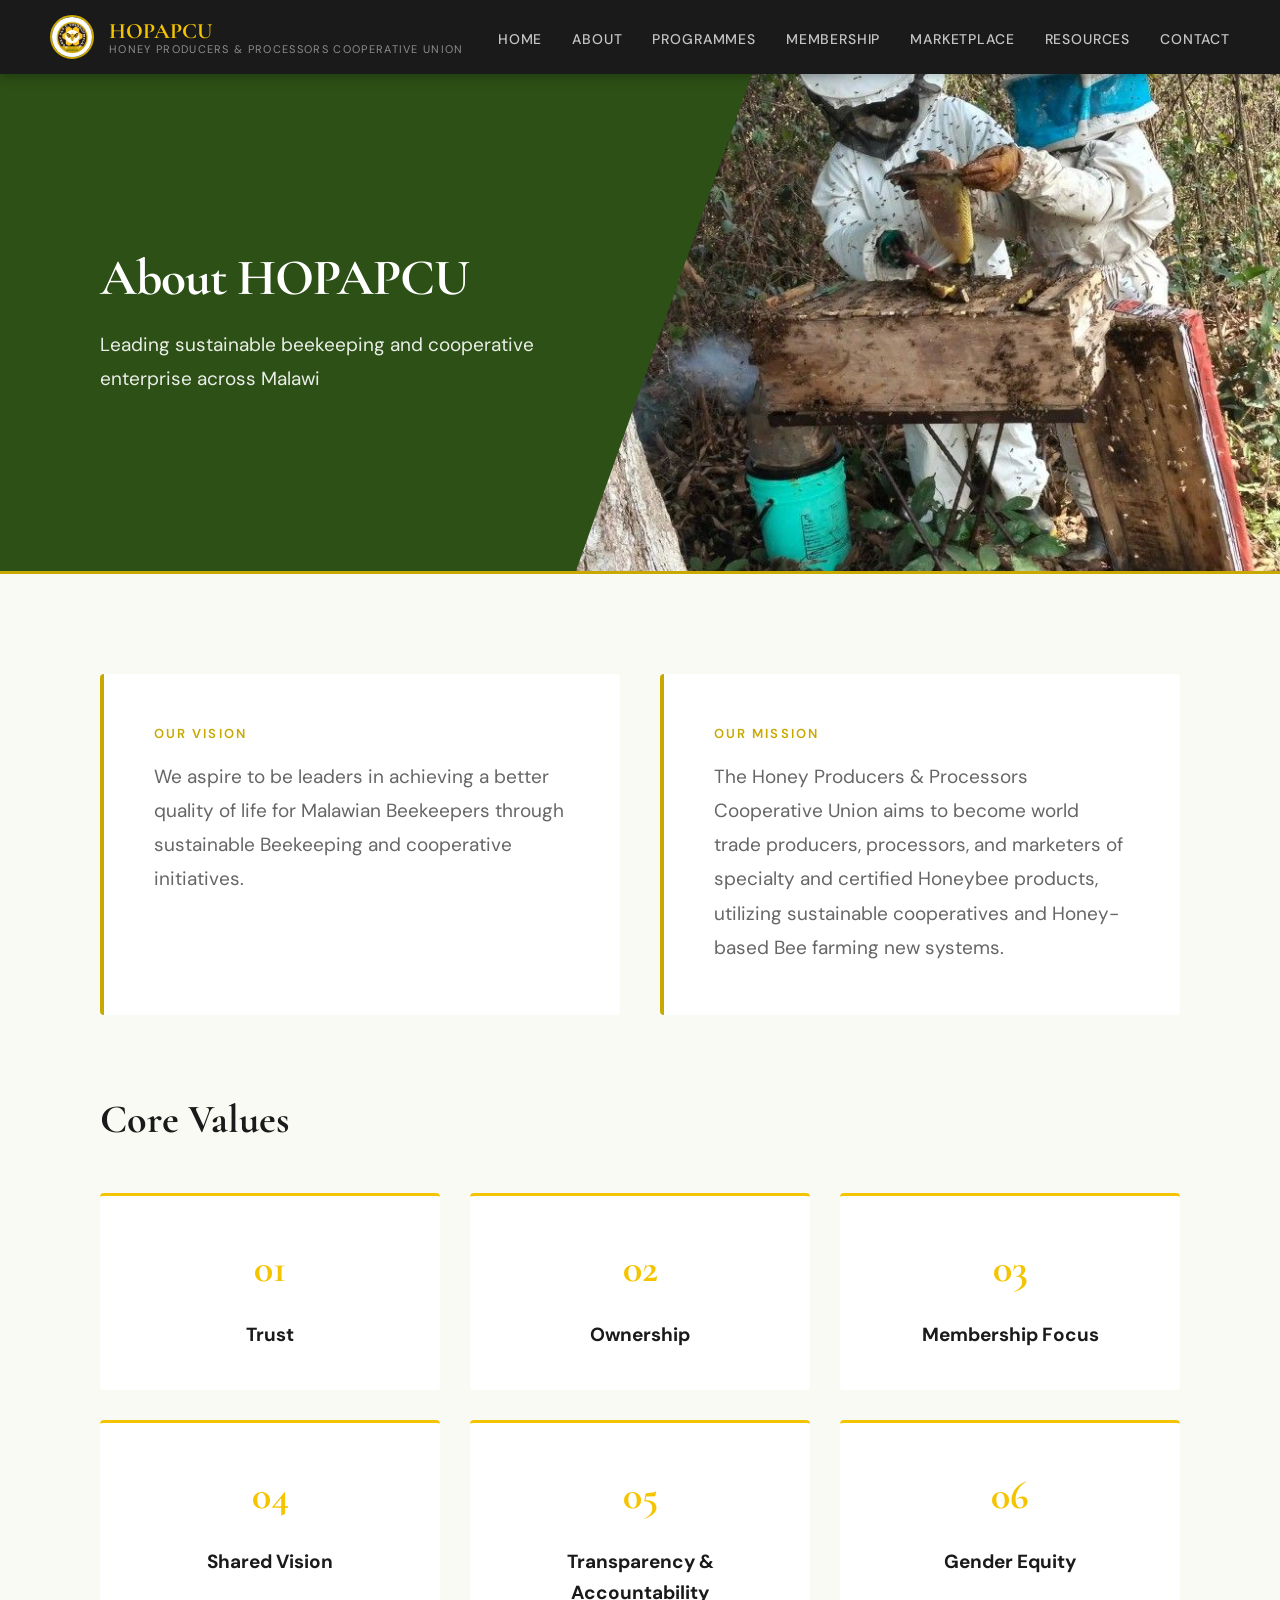
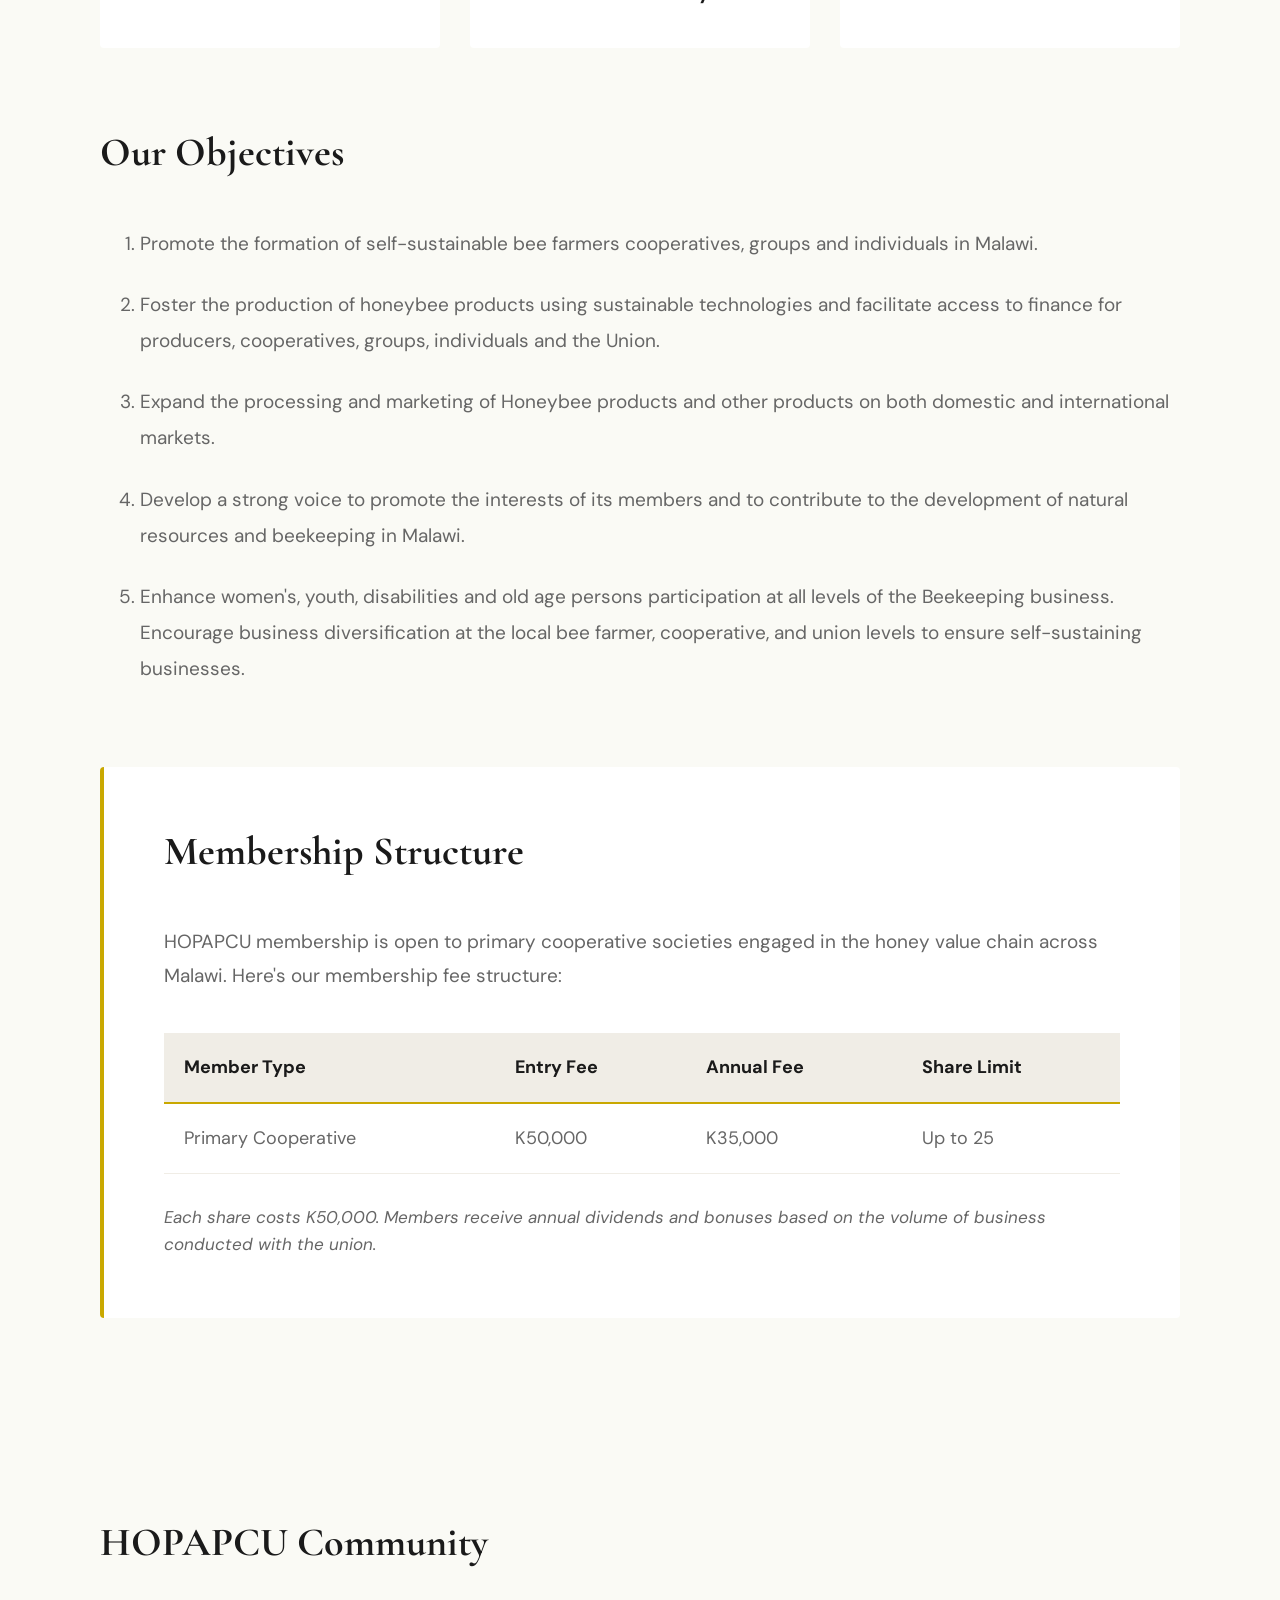
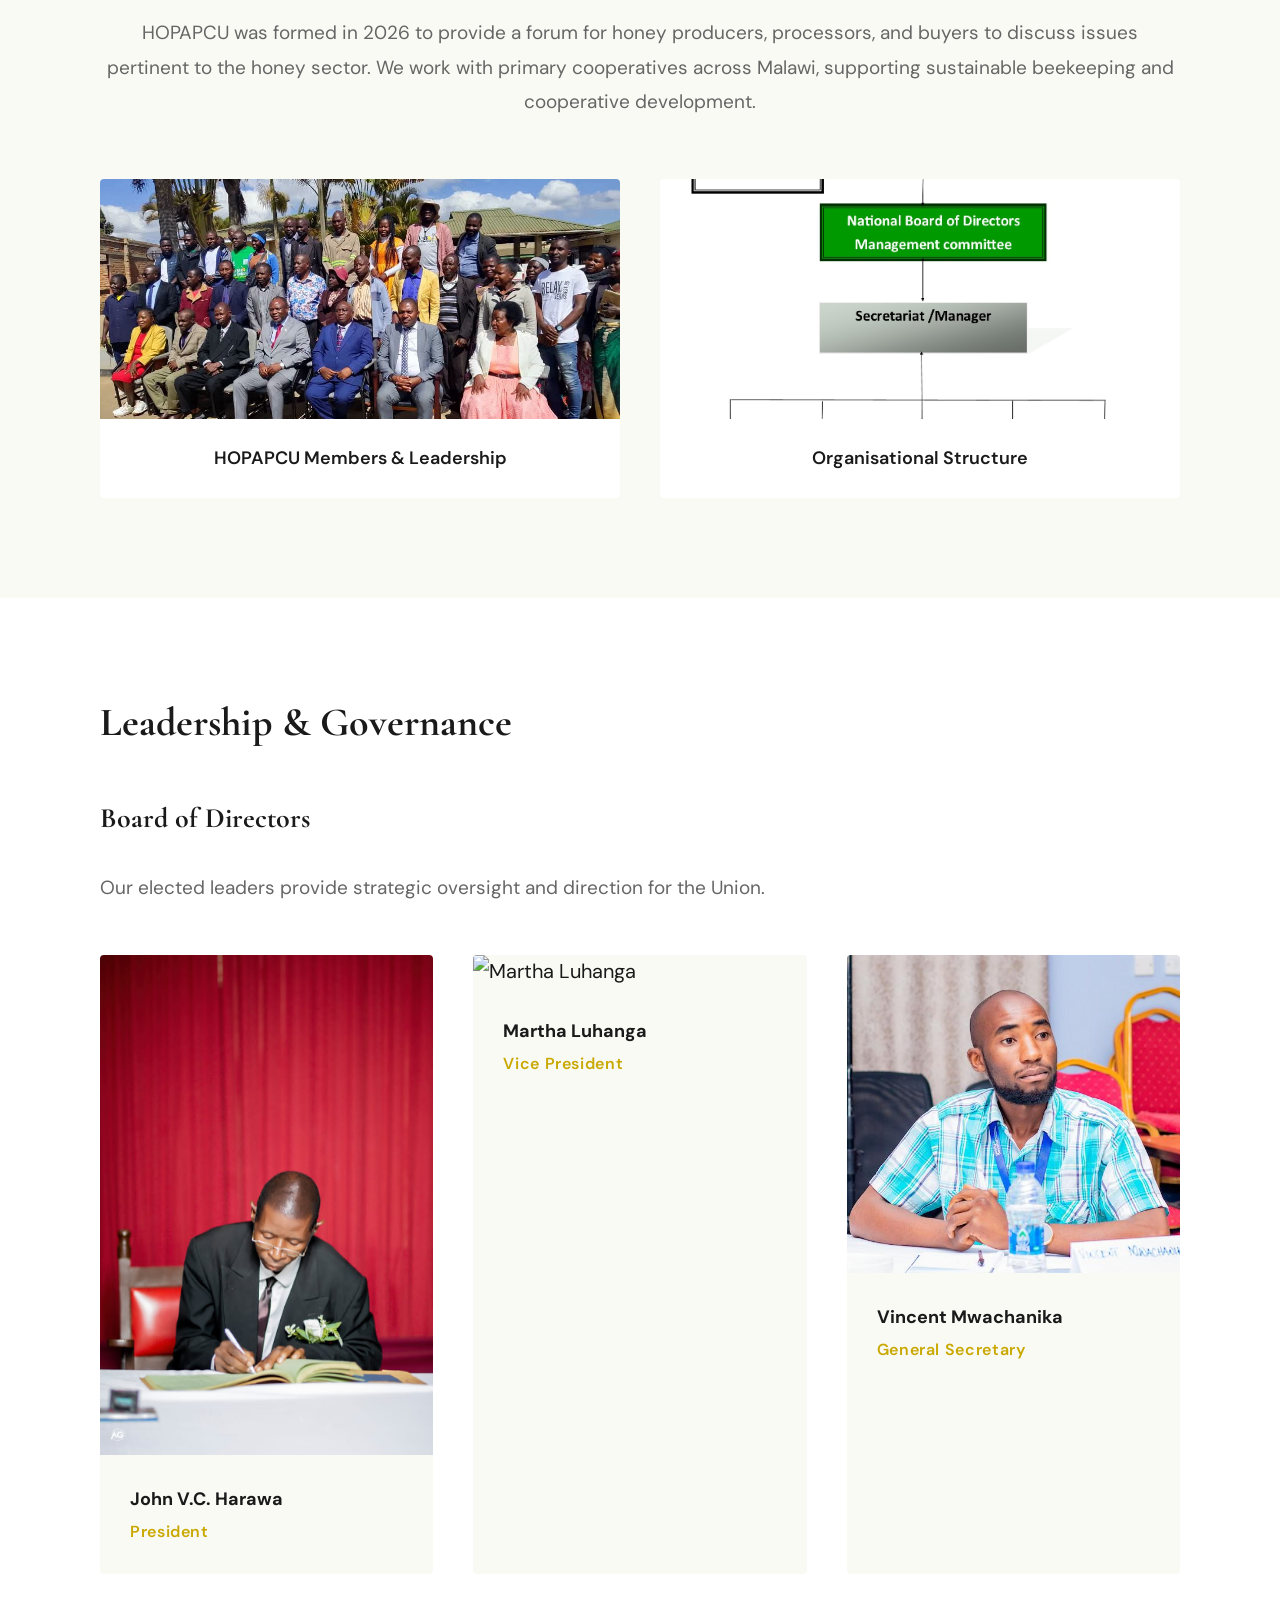
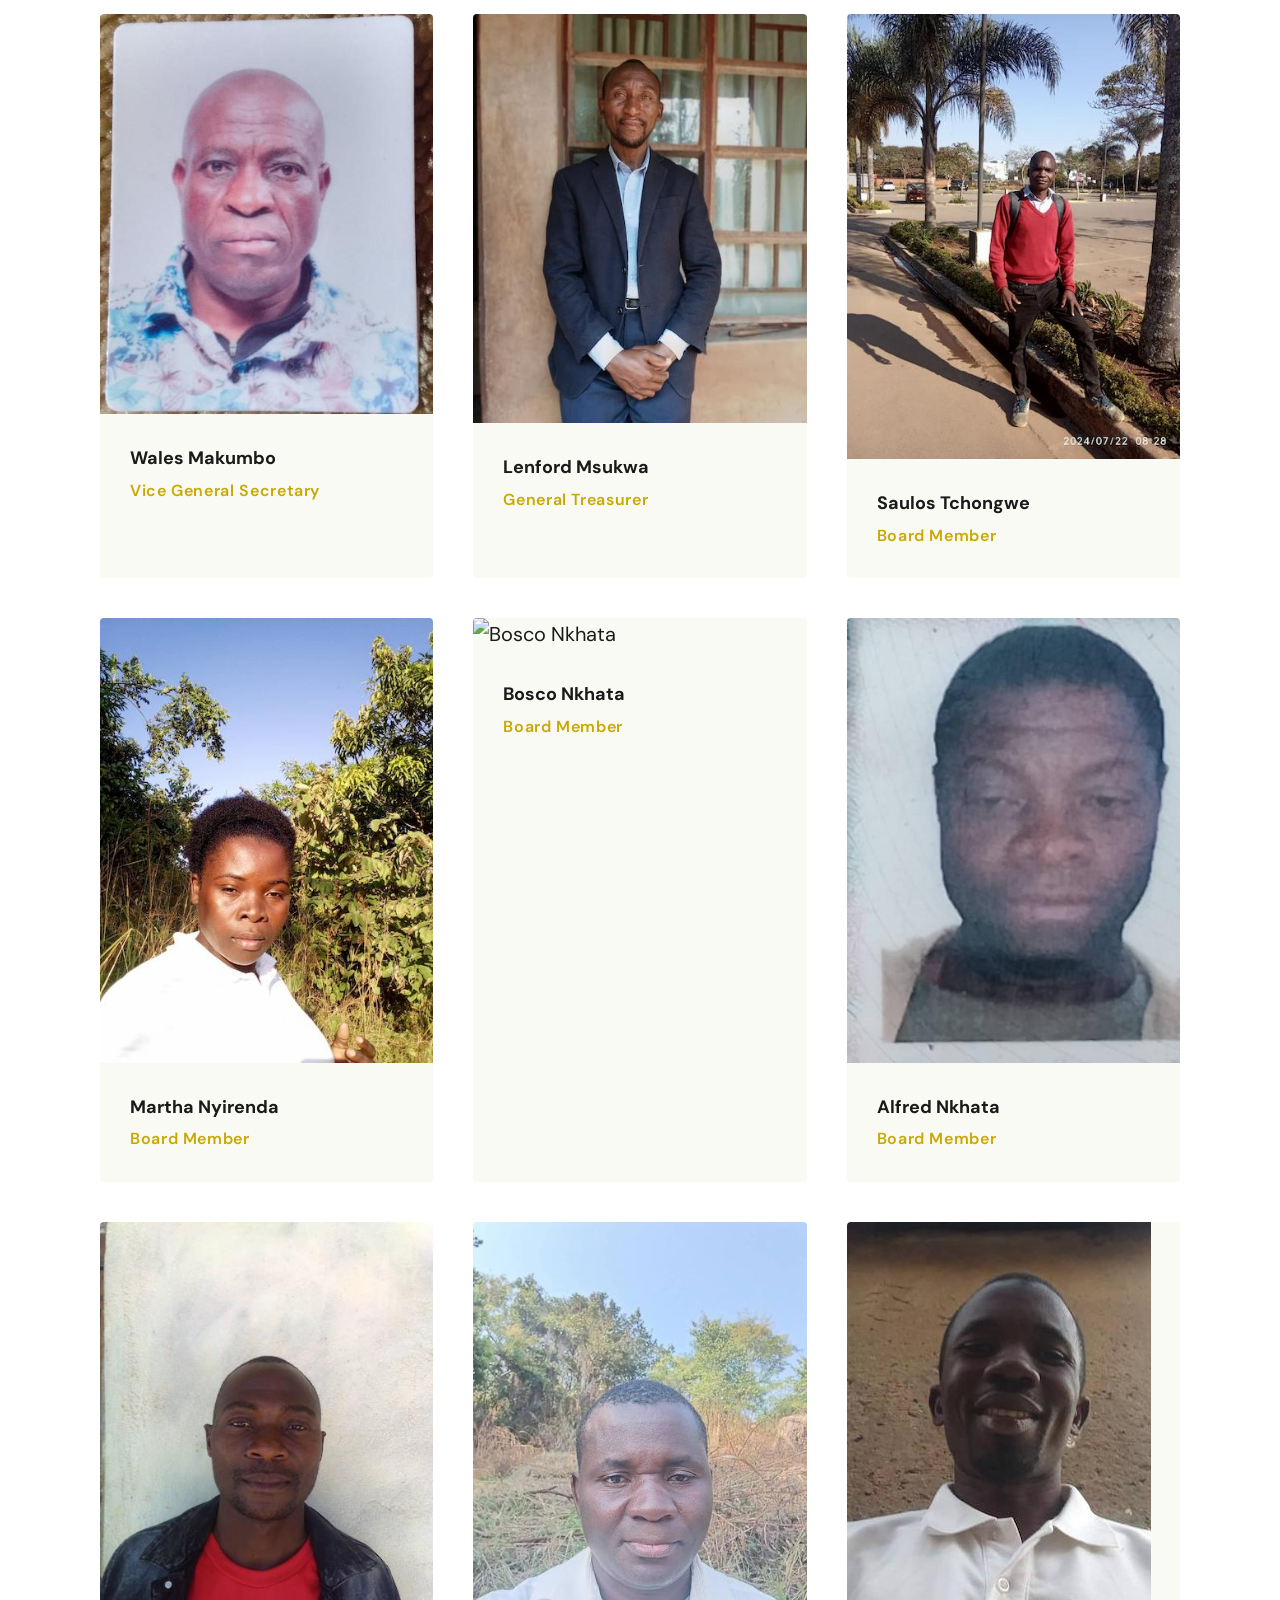
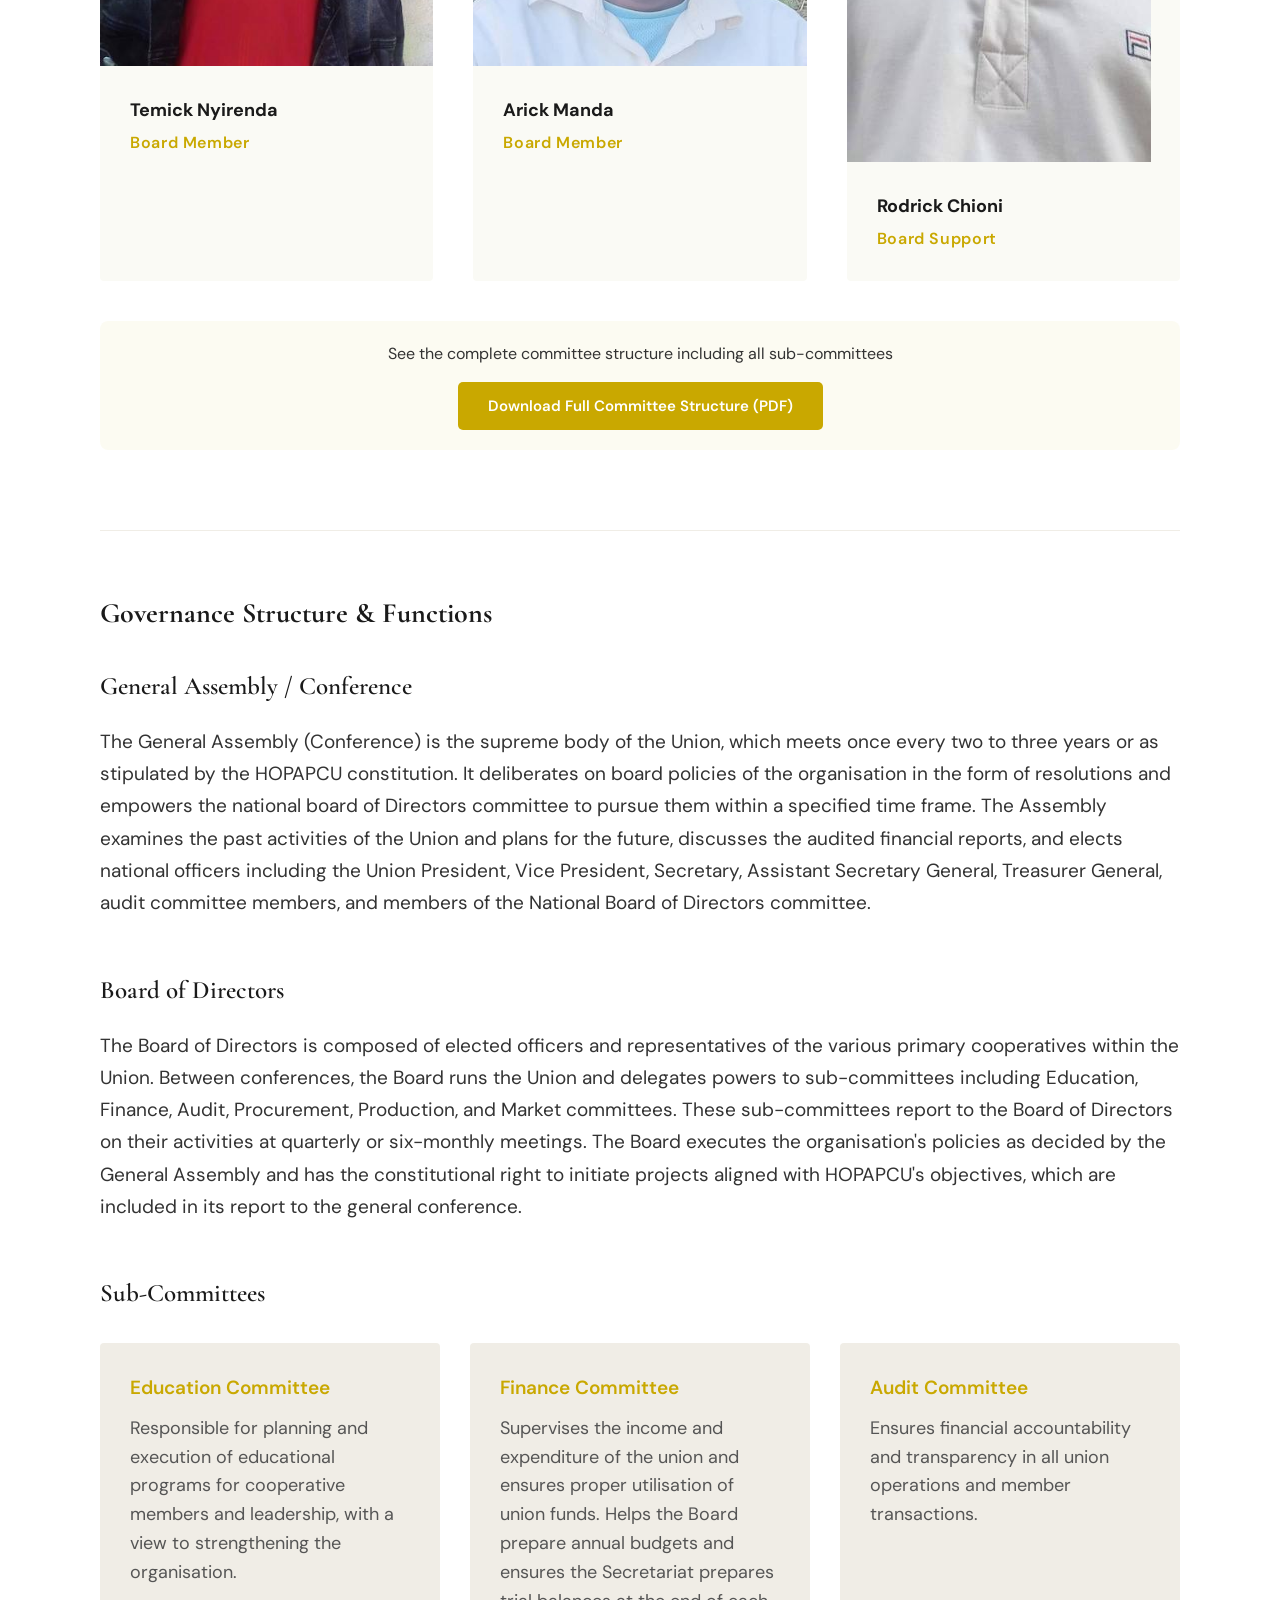
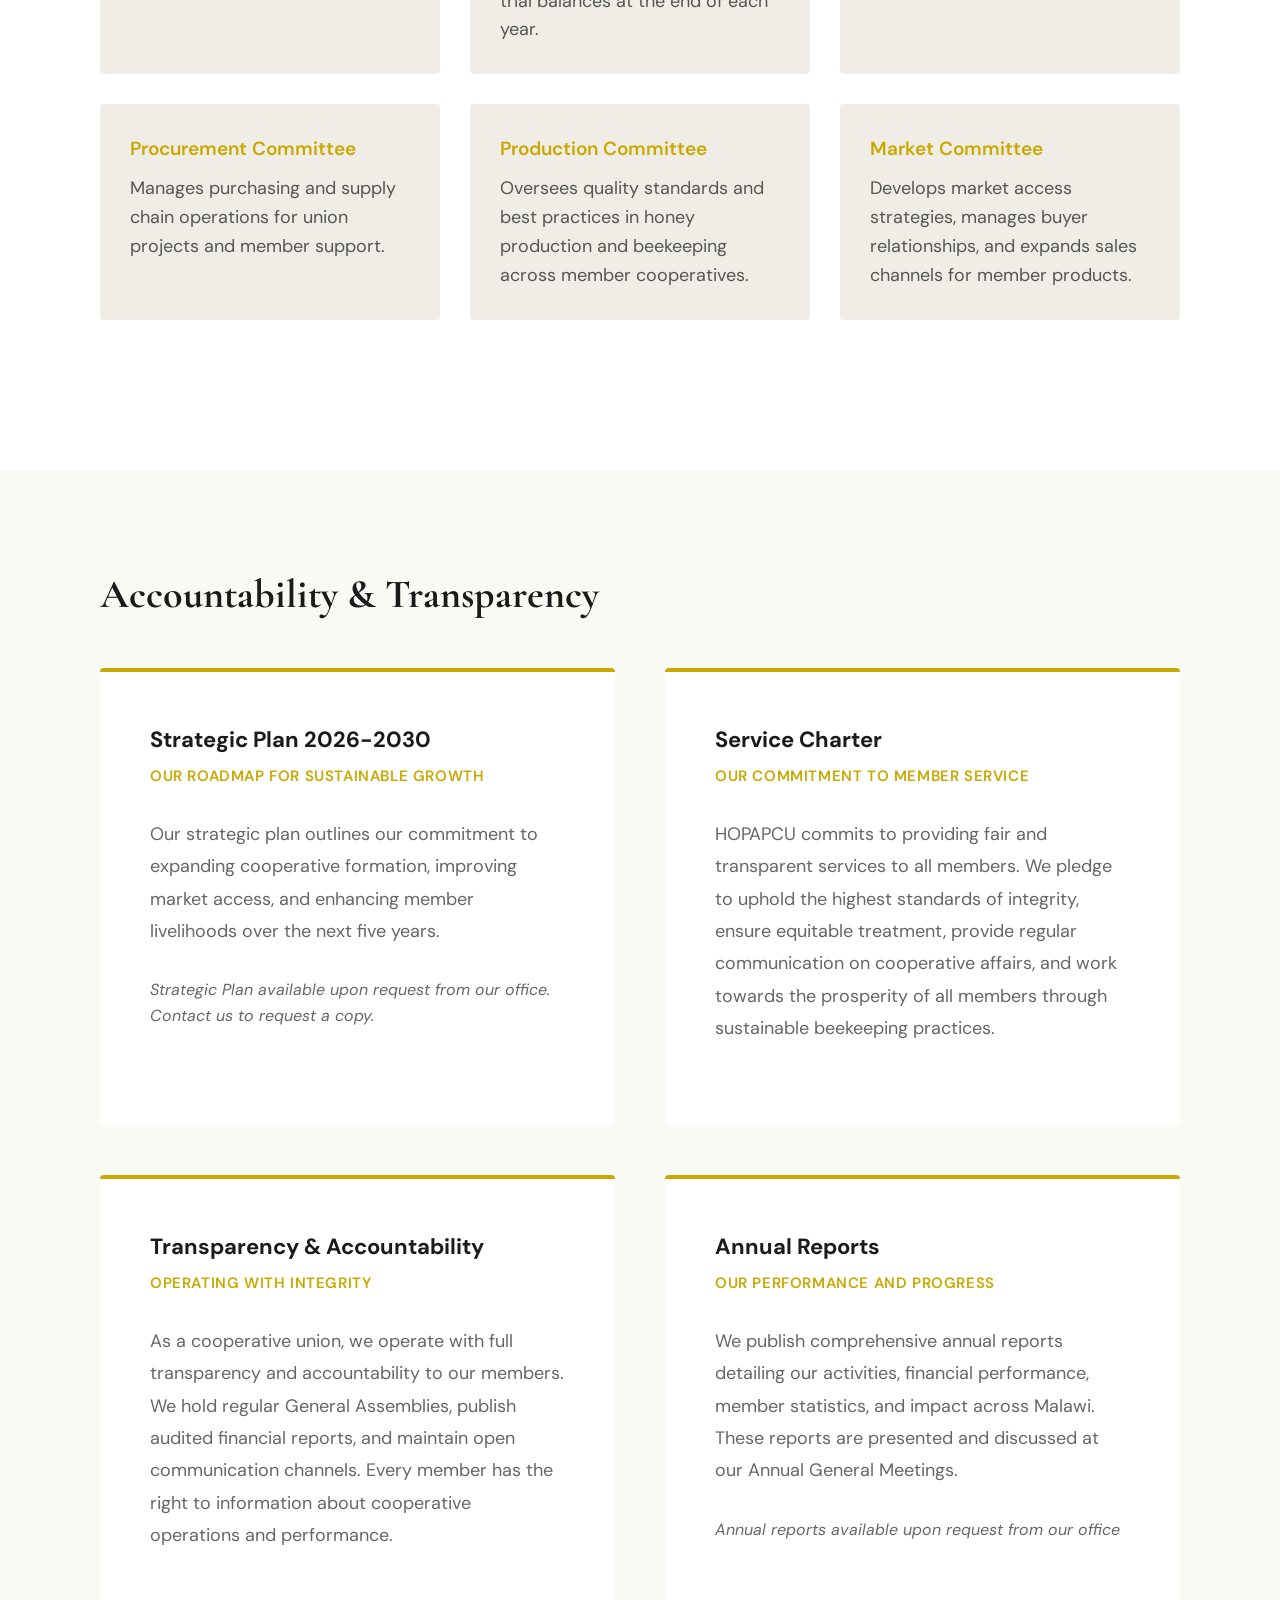
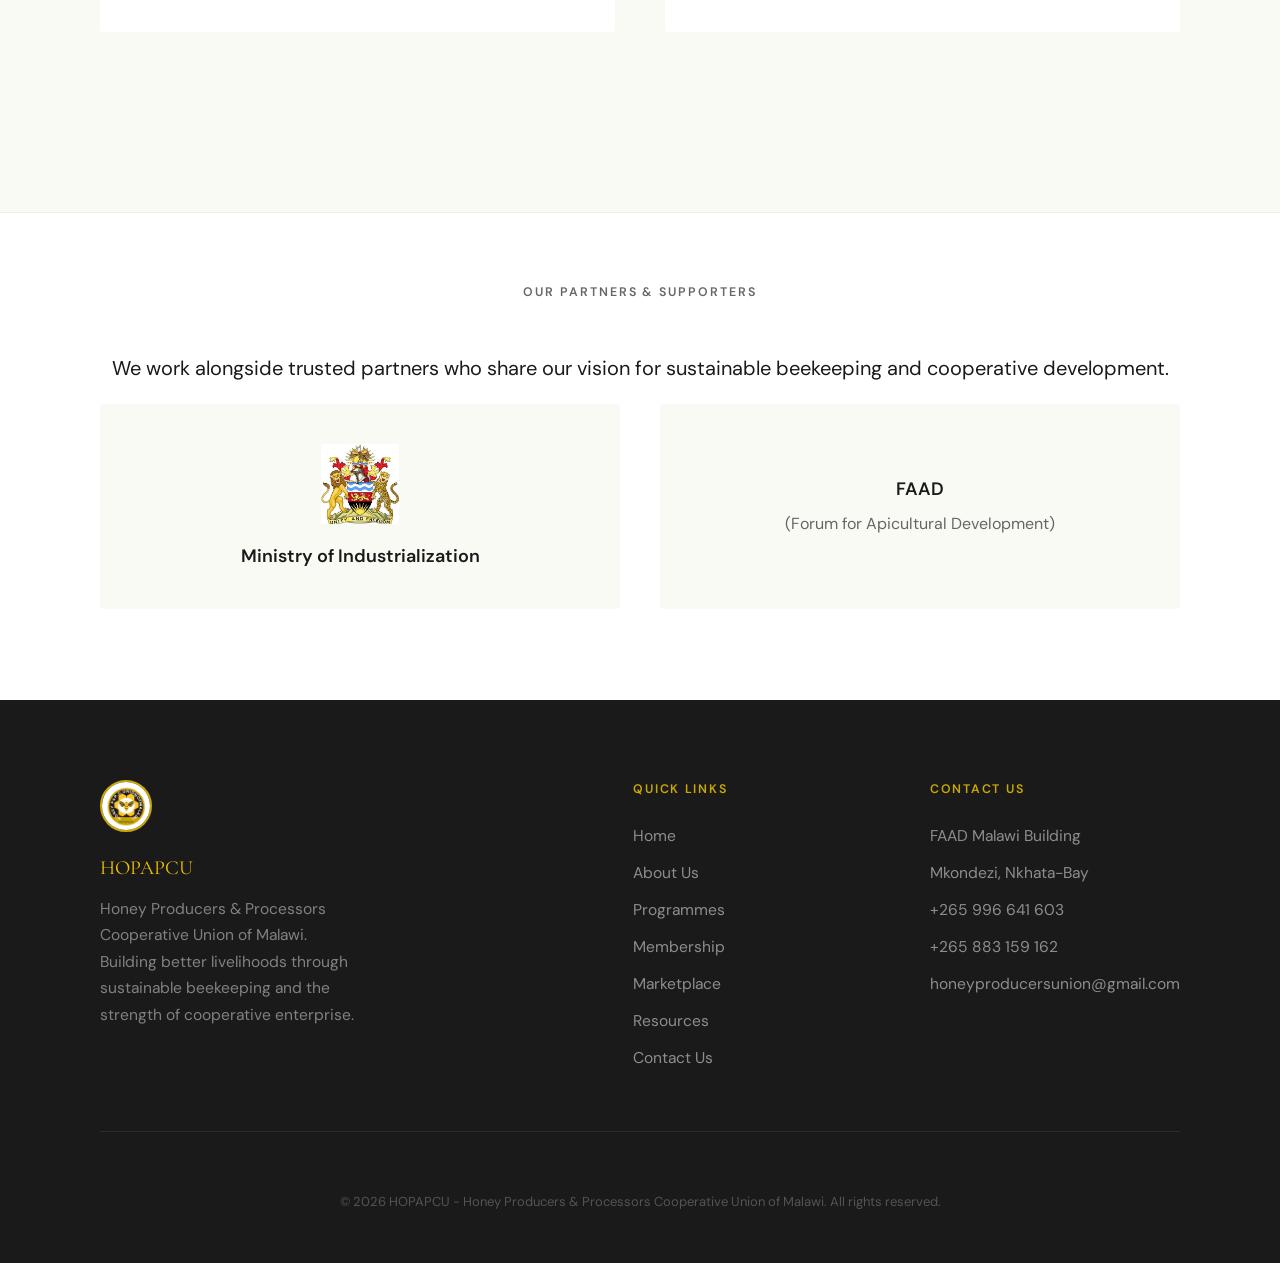
==== About-page/about.html @ 94f2b047 "fixed the pictures; remaining three" ====
<!DOCTYPE html>
<html lang="en">
<head>
  <meta charset="UTF-8"/>
  <meta name="viewport" content="width=device-width, initial-scale=1.0"/>
  <meta name="description" content="Learn about HOPAPCU — our vision, mission, leadership, and commitment to sustainable beekeeping in Malawi."/>
  <title>About Us - HOPAPCU</title>

  <link rel="shortcut icon" href="../images-and-resources/images/logo_clipped.jpeg" type="image/x-icon">
  <link rel="stylesheet" href="./about.css">

  <link rel="preconnect" href="https://fonts.googleapis.com"/>
  <link rel="preconnect" href="https://fonts.gstatic.com" crossorigin/>
  <link href="https://fonts.googleapis.com/css2?family=Cormorant+Garamond:ital,wght@0,600;0,700;1,600&family=DM+Sans:wght@400;500;600;700&display=swap" rel="stylesheet"/>
</head>
<body>

  <!-- NAVBAR (shared pattern from homepage) -->
  <nav>
    <a href="../Homepage/homepage.html" class="nav-brand">
      <img src="../images-and-resources/images/logo_clipped.jpeg" alt="HOPAPCU Logo"/>
      <div class="nav-brand-text">
        HOPAPCU
        <span>Honey Producers & Processors Cooperative Union</span>
      </div>
    </a>

    <ul class="nav-links">
      <li><a href="../Homepage/homepage.html">Home</a></li>
      <li><a href="#about">About</a></li>
      <li><a href="../programmes/programmes.html">Programmes</a></li>
      <li><a href="../membership-page/membership.html">Membership</a></li>
      <li><a href="../marketplace/marketplace.html">Marketplace</a></li>
      <li><a href="../news/resources.html">Resources</a></li>
      <li><a href="../contact/contact.html">Contact</a></li>
    </ul>

    <button class="hamburger" aria-label="Open menu">
      <span></span><span></span><span></span>
    </button>
  </nav>


  <!-- PAGE HERO / HEADER -->
  <section class="page-header">
    <div class="page-header-content">
      <h1>About HOPAPCU</h1>
      <p>Leading sustainable beekeeping and cooperative enterprise across Malawi</p>
    </div>
    <div class="page-header-image">
      <img src="../images-and-resources/images/topbar-hive-inspection.jpg" alt="Beekeepers at work"/>
    </div>
  </section>


  <!-- ===== SECTION 1: WHO WE ARE ===== -->
  <section class="section-who-we-are">
    <div class="section-inner">

      <!-- Vision & Mission -->
      <div class="vision-mission-grid fade-in">
        <div class="vm-box">
          <p class="vm-label">Our Vision</p>
          <p class="vm-text">
            We aspire to be leaders in achieving a better quality of life for Malawian Beekeepers through sustainable Beekeeping and cooperative initiatives.
          </p>
        </div>

        <div class="vm-box">
          <p class="vm-label">Our Mission</p>
          <p class="vm-text">
            The Honey Producers & Processors Cooperative Union aims to become world trade producers, processors, and marketers of specialty and certified Honeybee products, utilizing sustainable cooperatives and Honey-based Bee farming new systems.
          </p>
        </div>
      </div>

      <!-- Core Values -->
      <div class="core-values">
        <h2 class="section-title fade-in">Core Values</h2>
        <div class="values-grid">
          <div class="value-card fade-in">
            <div class="value-icon">01</div>
            <h3>Trust</h3>
          </div>
          <div class="value-card fade-in">
            <div class="value-icon">02</div>
            <h3>Ownership</h3>
          </div>
          <div class="value-card fade-in">
            <div class="value-icon">03</div>
            <h3>Membership Focus</h3>
          </div>
          <div class="value-card fade-in">
            <div class="value-icon">04</div>
            <h3>Shared Vision</h3>
          </div>
          <div class="value-card fade-in">
            <div class="value-icon">05</div>
            <h3>Transparency & Accountability</h3>
          </div>
          <div class="value-card fade-in">
            <div class="value-icon">06</div>
            <h3>Gender Equity</h3>
          </div>
        </div>
      </div>

      <!-- Objectives -->
      <div class="objectives fade-in">
        <h2 class="section-title">Our Objectives</h2>
        <ol class="objectives-list">
          <li>Promote the formation of self-sustainable bee farmers cooperatives, groups and individuals in Malawi.</li>
          <li>Foster the production of honeybee products using sustainable technologies and facilitate access to finance for producers, cooperatives, groups, individuals and the Union.</li>
          <li>Expand the processing and marketing of Honeybee products and other products on both domestic and international markets.</li>
          <li>Develop a strong voice to promote the interests of its members and to contribute to the development of natural resources and beekeeping in Malawi.</li>
          <li>Enhance women's, youth, disabilities and old age persons participation at all levels of the Beekeeping business. Encourage business diversification at the local bee farmer, cooperative, and union levels to ensure self-sustaining businesses.</li>
        </ol>
      </div>

      <!-- Membership Structure & Fees -->
      <div class="membership-info fade-in">
        <h2 class="section-title">Membership Structure</h2>
        <p class="membership-intro">
          HOPAPCU membership is open to primary cooperative societies engaged in the honey value chain across Malawi. Here's our membership fee structure:
        </p>

        <div class="table-wrapper">
          <table class="membership-table">
            <thead>
              <tr>
                <th>Member Type</th>
                <th>Entry Fee</th>
                <th>Annual Fee</th>
                <th>Share Limit</th>
              </tr>
            </thead>
            <tbody>
              <tr>
                <td>Primary Cooperative</td>
                <td>K50,000</td>
                <td>K35,000</td>
                <td>Up to 25</td>
              </tr>
            </tbody>
          </table>
        </div>

        <p class="membership-note">
          Each share costs K50,000. Members receive annual dividends and bonuses based on the volume of business conducted with the union.
        </p>
      </div>

    </div>
  </section>


  <!-- SECTION: GALLERY -->
  <section class="section-gallery">
    <div class="section-inner">
      <h2 class="section-title fade-in">HOPAPCU Community</h2>
      <p class="gallery-intro fade-in">
        HOPAPCU was formed in 2026 to provide a forum for honey producers, processors, and buyers to discuss issues pertinent to the honey sector. We work with primary cooperatives across Malawi, supporting sustainable beekeeping and cooperative development.
      </p>

      <div class="gallery-grid">
        <div class="gallery-item fade-in">
          <img src="../images-and-resources/images/group-photo2.jpeg" alt="HOPAPCU members and leadership" class="gallery-thumbnail"/>
          <p class="gallery-caption">HOPAPCU Members & Leadership</p>
        </div>
        <div class="gallery-item fade-in">
          <img src="../images-and-resources/images/hopapcu-organogram.jpg" alt="HOPAPCU organisational structure" class="gallery-thumbnail"/>
          <p class="gallery-caption">Organisational Structure</p>
        </div>
      </div>
    </div>
  </section>


  <!-- ===== SECTION 2: LEADERSHIP ===== -->
  <section class="section-leadership">
    <div class="section-inner">

      <h2 class="section-title fade-in">Leadership & Governance</h2>

      <!-- Board of Directors with Photos -->
      <div class="team-section">
        <h3 class="subsection-title">Board of Directors</h3>
        <p class="team-intro">Our elected leaders provide strategic oversight and direction for the Union.</p>
        <div class="team-grid">
          
          <!-- 1. President -->
          <div class="team-card fade-in">
            <img src="../images-and-resources/images/members/HOPACU-President.JPG" alt="John Harawa" class="team-photo-img"/>
            <div class="team-info">
              <p class="team-name">John V.C. Harawa</p>
              <p class="team-title">President</p>
            </div>
          </div>

          <!-- 2. Vice President -->
          <div class="team-card fade-in">
            <img src="../images-and-resources/images/members/placeholder.jpg" alt="Martha Luhanga" class="team-photo-img"/>
            <div class="team-info">
              <p class="team-name">Martha Luhanga</p>
              <p class="team-title">Vice President</p>
            </div>
          </div>

          <!-- 3. General Secretary -->
          <div class="team-card fade-in">
            <img src="../images-and-resources/images/members/about-secretary-vincent-mwachanika.jpg" alt="Vincent Mwachanika" class="team-photo-img"/>
            <div class="team-info">
              <p class="team-name">Vincent Mwachanika</p>
              <p class="team-title">General Secretary</p>
            </div>
          </div>

          <!-- 4. Vice General Secretary -->
          <div class="team-card fade-in">
            <img src="../images-and-resources/images/members/about-vice-secreatary-wales-makumbo.jpg" alt="Wales Makumbo" class="team-photo-img"/>
            <div class="team-info">
              <p class="team-name">Wales Makumbo</p>
              <p class="team-title">Vice General Secretary</p>
            </div>
          </div>

          <!-- 5. General Treasurer -->
          <div class="team-card fade-in">
            <img src="../images-and-resources/images/members/about-treasurer-lenford-msukwa.jpg" alt="Lenford Msukwa" class="team-photo-img"/>
            <div class="team-info">
              <p class="team-name">Lenford Msukwa</p>
              <p class="team-title">General Treasurer</p>
            </div>
          </div>

          <!-- 6. Member -->
          <div class="team-card fade-in">
            <img src="../images-and-resources/images/members/about-member-saulos-tchongwe.jpg" alt="Saulos Tchongwe" class="team-photo-img"/>
            <div class="team-info">
              <p class="team-name">Saulos Tchongwe</p>
              <p class="team-title">Board Member</p>
            </div>
          </div>

          <!-- 7. Member -->
          <div class="team-card fade-in">
            <img src="../images-and-resources/images/members/about-member-martha-nyirenda.jpg" alt="Martha Nyirenda" class="team-photo-img"/>
            <div class="team-info">
              <p class="team-name">Martha Nyirenda</p>
              <p class="team-title">Board Member</p>
            </div>
          </div>

          <!-- 8. Member -->
          <div class="team-card fade-in">
            <img src="../images-and-resources/images/members/placeholder.jpg" alt="Bosco Nkhata" class="team-photo-img"/>
            <div class="team-info">
              <p class="team-name">Bosco Nkhata</p>
              <p class="team-title">Board Member</p>
            </div>
          </div>

          <!-- 9. Member -->
          <div class="team-card fade-in">
            <img src="../images-and-resources/images/members/about-member-alfred-nkhata.jpg" alt="Alfred Nkhata" class="team-photo-img"/>
            <div class="team-info">
              <p class="team-name">Alfred Nkhata</p>
              <p class="team-title">Board Member</p>
            </div>
          </div>

          <!-- 10. Member -->
          <div class="team-card fade-in">
            <img src="../images-and-resources/images/members/about-member-temick-nyirenda.jpg" alt="Temick Nyirenda" class="team-photo-img"/>
            <div class="team-info">
              <p class="team-name">Temick Nyirenda</p>
              <p class="team-title">Board Member</p>
            </div>
          </div>

          <!-- 11. Member -->
          <div class="team-card fade-in">
            <img src="../images-and-resources/images/members/about-member-arick-manda.jpg" alt="Arick Manda" class="team-photo-img"/>
            <div class="team-info">
              <p class="team-name">Arick Manda</p>
              <p class="team-title">Board Member</p>
            </div>
          </div>

          <!-- Additional Support -->
          <div class="team-card fade-in">
            <img src="../images-and-resources/images/members/about-marketing-vice-chair-rodrick-chione.jpg" alt="Rodrick Chioni" class="team-photo-img"/>
            <div class="team-info">
              <p class="team-name">Rodrick Chioni</p>
              <p class="team-title">Board Support</p>
            </div>
          </div>

        </div>

        <div class="download-section fade-in" style="text-align: center; margin-top: 40px; padding: 20px; background: rgba(201, 168, 0, 0.05); border-radius: 8px;">
          <p style="margin-bottom: 15px; font-size: 16px; color: #333;">See the complete committee structure including all sub-committees</p>
          <a href="../images-and-resources/BOARD MEMBERS AND SUB COMMITTEES OF MALAWI HONEY UNION revise.pdf" download class="download-btn" style="display: inline-block; padding: 12px 30px; background: #C9A800; color: white; text-decoration: none; border-radius: 5px; font-weight: 600; font-size: 15px; transition: background 0.3s;">
            Download Full Committee Structure (PDF)
          </a>
        </div>
      </div>

      <!-- Governance Structure Functions -->
      <div class="governance-functions fade-in">
        <h3 class="subsection-title">Governance Structure & Functions</h3>
        
        <div class="governance-detail">
          <h4 class="governance-heading">General Assembly / Conference</h4>
          <p class="governance-text">
            The General Assembly (Conference) is the supreme body of the Union, which meets once every two to three years or as stipulated by the HOPAPCU constitution. It deliberates on board policies of the organisation in the form of resolutions and empowers the national board of Directors committee to pursue them within a specified time frame. The Assembly examines the past activities of the Union and plans for the future, discusses the audited financial reports, and elects national officers including the Union President, Vice President, Secretary, Assistant Secretary General, Treasurer General, audit committee members, and members of the National Board of Directors committee.
          </p>
        </div>

        <div class="governance-detail">
          <h4 class="governance-heading">Board of Directors</h4>
          <p class="governance-text">
            The Board of Directors is composed of elected officers and representatives of the various primary cooperatives within the Union. Between conferences, the Board runs the Union and delegates powers to sub-committees including Education, Finance, Audit, Procurement, Production, and Market committees. These sub-committees report to the Board of Directors on their activities at quarterly or six-monthly meetings. The Board executes the organisation's policies as decided by the General Assembly and has the constitutional right to initiate projects aligned with HOPAPCU's objectives, which are included in its report to the general conference.
          </p>
        </div>

        <div class="governance-detail">
          <h4 class="governance-heading">Sub-Committees</h4>
          <div class="subcommittee-grid">
            <div class="subcommittee-item">
              <p class="subcommittee-name">Education Committee</p>
              <p class="subcommittee-description">Responsible for planning and execution of educational programs for cooperative members and leadership, with a view to strengthening the organisation.</p>
            </div>
            <div class="subcommittee-item">
              <p class="subcommittee-name">Finance Committee</p>
              <p class="subcommittee-description">Supervises the income and expenditure of the union and ensures proper utilisation of union funds. Helps the Board prepare annual budgets and ensures the Secretariat prepares trial balances at the end of each year.</p>
            </div>
            <div class="subcommittee-item">
              <p class="subcommittee-name">Audit Committee</p>
              <p class="subcommittee-description">Ensures financial accountability and transparency in all union operations and member transactions.</p>
            </div>
            <div class="subcommittee-item">
              <p class="subcommittee-name">Procurement Committee</p>
              <p class="subcommittee-description">Manages purchasing and supply chain operations for union projects and member support.</p>
            </div>
            <div class="subcommittee-item">
              <p class="subcommittee-name">Production Committee</p>
              <p class="subcommittee-description">Oversees quality standards and best practices in honey production and beekeeping across member cooperatives.</p>
            </div>
            <div class="subcommittee-item">
              <p class="subcommittee-name">Market Committee</p>
              <p class="subcommittee-description">Develops market access strategies, manages buyer relationships, and expands sales channels for member products.</p>
            </div>
          </div>
        </div>

      </div>

    </div>
  </section>

  <!-- Modal for full-screen image view -->
  <div id="imageModal" class="modal">
    <span class="modal-close">&times;</span>
    <img class="modal-image" id="modalImage" src="" alt="Full size image"/>
  </div>


  <!-- ===== SECTION 3: ACCOUNTABILITY ===== -->
  <section class="section-accountability">
    <div class="section-inner">

      <h2 class="section-title fade-in">Accountability & Transparency</h2>

      <div class="accountability-grid">

        <!-- Strategic Plan -->
        <div class="accountability-box fade-in">
          <div class="box-header">
            <h3 class="box-title">Strategic Plan 2026-2030</h3>
            <p class="box-subtitle">Our roadmap for sustainable growth</p>
          </div>
          <p class="box-text">
            Our strategic plan outlines our commitment to expanding cooperative formation, improving market access, and enhancing member livelihoods over the next five years.
          </p>
          <p class="box-note">Strategic Plan available upon request from our office. <a href="../contact/contact.html">Contact us</a> to request a copy.</p>
        </div>

        <!-- Service Charter -->
        <div class="accountability-box fade-in">
          <div class="box-header">
            <h3 class="box-title">Service Charter</h3>
            <p class="box-subtitle">Our commitment to member service</p>
          </div>
          <p class="box-text">
            HOPAPCU commits to providing fair and transparent services to all members. We pledge to uphold the highest standards of integrity, ensure equitable treatment, provide regular communication on cooperative affairs, and work towards the prosperity of all members through sustainable beekeeping practices.
          </p>
        </div>

        <!-- Transparency Statement -->
        <div class="accountability-box fade-in">
          <div class="box-header">
            <h3 class="box-title">Transparency & Accountability</h3>
            <p class="box-subtitle">Operating with integrity</p>
          </div>
          <p class="box-text">
            As a cooperative union, we operate with full transparency and accountability to our members. We hold regular General Assemblies, publish audited financial reports, and maintain open communication channels. Every member has the right to information about cooperative operations and performance.
          </p>
        </div>

        <!-- Annual Reports -->
        <div class="accountability-box fade-in">
          <div class="box-header">
            <h3 class="box-title">Annual Reports</h3>
            <p class="box-subtitle">Our performance and progress</p>
          </div>
          <p class="box-text">
            We publish comprehensive annual reports detailing our activities, financial performance, member statistics, and impact across Malawi. These reports are presented and discussed at our Annual General Meetings.
          </p>
          <p class="box-note">Annual reports available upon request from our office</p>
        </div>

      </div>

    </div>
  </section>

  <!-- Partners & Affiliations -->
  <section class="partners">
    <div class="partners-inner">
      <p class="partners-label">Our Partners & Supporters</p>
      <p class="partners-intro">
        We work alongside trusted partners who share our vision for sustainable beekeeping and cooperative development.
      </p>
      <div class="partners-carousel" id="partnersCarousel">
        <div class="partners-scroll" id="partnersScroll">
          <div class="partner-card">
            <img src="../images-and-resources/images/logo-malawi-coat-of-arms.jpg" alt="Ministry of Industrialization" class="partner-logo"/>
            <p class="partner-name">Ministry of Industrialization</p>
          </div>
          <div class="partner-card">
            <p class="partner-name-text">FAAD</p>
            <p class="partner-note">(Forum for Apicultural Development)</p>
          </div>
          <div class="partner-card">
            <img src="../images-and-resources/images/logo-mafeco.jpg" alt="MAFECO" class="partner-logo"/>
            <p class="partner-name">Malawi Federation of Cooperatives</p>
          </div>
          <div class="partner-card">
            <img src="../images-and-resources/images/logo-mbpa-logo.jpg" alt="MBPA" class="partner-logo"/>
            <p class="partner-name">Bee Products Association</p>
          </div>
          <div class="partner-card">
            <img src="../images-and-resources/images/logo-bfd.jpg" alt="BfD" class="partner-logo"/>
            <p class="partner-name">Bees for Development</p>
          </div>
          <div class="partner-card">
            <img src="../images-and-resources/images/logo-malawi-coat-of-arms.jpg" alt="Ministry of Agriculture" class="partner-logo"/>
            <p class="partner-name">Ministry of Agriculture</p>
          </div>
          <div class="partner-card">
            <img src="../images-and-resources/images/logo-malawi-coat-of-arms.jpg" alt="Department of Forestry" class="partner-logo"/>
            <p class="partner-name">Department of Forestry</p>
          </div>
          <div class="partner-card">
            <img src="../images-and-resources/images/logo-mitc.jpg" alt="MITC" class="partner-logo"/>
            <p class="partner-name">Investment Trade Centre</p>
          </div>
          <div class="partner-card">
            <img src="../images-and-resources/images/logo-musme.jpg" alt="MUSME" class="partner-logo"/>
            <p class="partner-name">Union of Small Enterprises</p>
          </div>
          <div class="partner-card">
            <img src="../images-and-resources/images/logo-trade.jpg" alt="Trade Programme" class="partner-logo"/>
            <p class="partner-name">Trade Programme Project</p>
          </div>
          <div class="partner-card">
            <img src="../images-and-resources/images/logo-fyf.jpg" alt="FYF" class="partner-logo"/>
            <p class="partner-name">Find Your Feet</p>
          </div>
          <!-- Duplicates for seamless loop -->
          <div class="partner-card">
            <img src="../images-and-resources/images/logo-malawi-coat-of-arms.jpg" alt="Ministry of Industrialization" class="partner-logo"/>
            <p class="partner-name">Ministry of Industrialization</p>
          </div>
          <div class="partner-card">
            <p class="partner-name-text">FAAD</p>
            <p class="partner-note">(Forum for Apicultural Development)</p>
          </div>
        </div>
      </div>
    </div>
  </section>

  <!-- FOOTER (shared pattern) -->
  <footer>
    <div class="footer-inner">
      <div class="footer-grid">

        <div class="footer-brand">
          <img src="../images-and-resources/images/logo_clipped.jpeg" alt="HOPAPCU Logo"/>
          <p class="footer-brand-name">HOPAPCU</p>
          <p class="footer-brand-text">
            Honey Producers & Processors Cooperative Union of Malawi.
            Building better livelihoods through sustainable beekeeping
            and the strength of cooperative enterprise.
          </p>
        </div>

        <div class="footer-col">
          <h4>Quick Links</h4>
          <ul>
            <li><a href="../Homepage/homepage.html">Home</a></li>
            <li><a href="about.html">About Us</a></li>
            <li><a href="../programmes/programmes.html">Programmes</a></li>
            <li><a href="../membership-page/membership.html">Membership</a></li>
            <li><a href="../marketplace/marketplace.html">Marketplace</a></li>
            <li><a href="../news/resources.html">Resources</a></li>
            <li><a href="../contact/contact.html">Contact Us</a></li>
          </ul>
        </div>

        <div class="footer-col">
          <h4>Contact Us</h4>
          <ul>
            <li>FAAD Malawi Building</li>
            <li>Mkondezi, Nkhata-Bay</li>
            <li><a href="tel:+265996641603">+265 996 641 603</a></li>
            <li><a href="tel:+265883159162">+265 883 159 162</a></li>
            <li><a href="mailto:honeyproducersunion@gmail.com">honeyproducersunion@gmail.com</a></li>
          </ul>
        </div>

      </div>

      <div class="footer-bottom">
        © 2026 HOPAPCU - Honey Producers & Processors Cooperative Union of Malawi.
        All rights reserved.
      </div>
    </div>
  </footer>

  <script src="./about.js"></script>
</body>
</html>
---- About-page/about.css ----
/*
  HOPAPCU WEBSITE — ABOUT PAGE STYLESHEET
  File: About-page/about.css

  CONTENTS:
  1.  Tokens & Reset (shared with homepage)
  2.  Navbar & Footer (shared)
  3.  Page Header
  4.  Section 1: Who We Are
  5.  Section 2: Leadership
  6.  Section 3: Accountability
  7.  Utilities & Animations
  8.  Mobile Responsive
*/

/* ─── 1. TOKENS & RESET ─────────────────────────── */
:root {
  --gold:         #C9A800;
  --honey:        #F5C400;
  --black:        #1A1A1A;
  --cream:        #FAFAF5;
  --white:        #FFFFFF;
  --gray:         #F0EDE6;
  --muted:        #666666;
  --font-display: 'Cormorant Garamond', Georgia, serif;
  --font-body:    'DM Sans', Arial, sans-serif;
}

*, *::before, *::after {
  box-sizing: border-box;
  margin: 0;
  padding: 0;
}

html {
  scroll-behavior: smooth;
  font-size: 20px;
}

body {
  font-family: var(--font-body);
  background: var(--cream);
  color: var(--black);
  line-height: 1.6;
  overflow-x: hidden;
}

img {
  display: block;
  max-width: 100%;
}

a {
  text-decoration: none;
  color: inherit;
}


/* ─── 2. NAVBAR & FOOTER ────────────────────────── */
nav {
  position: sticky;
  top: 0;
  z-index: 100;
  background: var(--black);
  padding: 0.75rem 2.5rem;
  display: flex;
  align-items: center;
  justify-content: space-between;
  min-height: 68px;
  box-shadow: 0 2px 12px rgba(0,0,0,0.3);
}

.nav-brand {
  display: flex;
  align-items: center;
  gap: 0.75rem;
}

.nav-brand img {
  width: 44px;
  height: 44px;
  border-radius: 50%;
  object-fit: cover;
  border: 2px solid var(--gold);
}

.nav-brand-text {
  font-family: var(--font-display);
  font-size: 1.1rem;
  font-weight: 700;
  color: var(--honey);
  line-height: 1.1;
}

.nav-brand-text span {
  display: block;
  font-family: var(--font-body);
  font-size: 0.55rem;
  font-weight: 400;
  letter-spacing: 0.12em;
  text-transform: uppercase;
  color: rgba(255,255,255,0.5);
}

.nav-links {
  display: flex;
  gap: 1.5rem;
  list-style: none;
}

.nav-links a {
  font-size: 0.7rem;
  font-weight: 500;
  letter-spacing: 0.06em;
  text-transform: uppercase;
  color: rgba(255,255,255,0.75);
  transition: color 0.2s;
}

.nav-links a:hover {
  color: var(--honey);
}

.nav-links.nav-open {
  display: flex;
  flex-direction: column;
  position: absolute;
  top: 68px;
  left: 0;
  right: 0;
  background: var(--black);
  padding: 1.5rem 2rem;
  gap: 1.25rem;
  z-index: 99;
  border-top: 1px solid rgba(255,255,255,0.08);
}

.hamburger {
  display: none;
  flex-direction: column;
  gap: 5px;
  background: none;
  border: none;
  cursor: pointer;
  padding: 4px;
}

.hamburger span {
  display: block;
  width: 22px;
  height: 2px;
  background: var(--white);
  border-radius: 2px;
}

footer {
  background: var(--black);
  padding: 4rem 5rem 2.5rem;
}

.footer-inner {
  max-width: 1400px;
  margin: 0 auto;
}

.footer-grid {
  display: grid;
  grid-template-columns: 2fr 1fr 1fr;
  gap: 3rem;
  margin-bottom: 3rem;
  padding-bottom: 3rem;
  border-bottom: 1px solid rgba(255,255,255,0.08);
}

.footer-brand img {
  width: 52px;
  height: 52px;
  border-radius: 50%;
  object-fit: cover;
  border: 2px solid var(--gold);
  margin-bottom: 1rem;
}

.footer-brand-name {
  font-family: var(--font-display);
  font-size: 1rem;
  color: var(--honey);
  margin-bottom: 0.6rem;
}

.footer-brand-text {
  font-size: 0.78rem;
  color: rgba(255,255,255,0.45);
  line-height: 1.7;
  max-width: 260px;
}

.footer-col h4 {
  font-size: 0.62rem;
  font-weight: 600;
  letter-spacing: 0.14em;
  text-transform: uppercase;
  color: var(--gold);
  margin-bottom: 1.25rem;
}

.footer-col ul {
  list-style: none;
  display: flex;
  flex-direction: column;
  gap: 0.6rem;
}

.footer-col ul li,
.footer-col ul li a {
  font-size: 0.78rem;
  color: rgba(255,255,255,0.5);
  transition: color 0.15s;
}

.footer-col ul li a:hover {
  color: var(--white);
}

.footer-bottom {
  text-align: center;
  font-size: 0.65rem;
  color: rgba(255,255,255,0.25);
}


/* ─── 3. PAGE HEADER ────────────────────────────── */

.page-header {
  background: #2d5016;
  color: var(--white);
  min-height: 500px;
  display: flex;
  align-items: center;
  justify-content: space-between;
  position: relative;
  overflow: hidden;
  border-bottom: 3px solid var(--gold);
}

.page-header-content {
  max-width: 50%;
  padding: 4rem 2rem 4rem 5rem;
  z-index: 2;
}

.page-header h1 {
  font-family: var(--font-display);
  font-size: clamp(2rem, 4vw, 3.5rem);
  font-weight: 700;
  margin-bottom: 1rem;
  color: var(--white);
  line-height: 1.15;
  letter-spacing: -0.02em;
}

.page-header p {
  font-size: 0.95rem;
  color: rgba(255, 255, 255, 0.9);
  line-height: 1.8;
  font-weight: 400;
}

.page-header-image {
  position: absolute;
  right: 0;
  top: 0;
  height: 100%;
  width: 55%;
  z-index: 1;
  clip-path: polygon(25% 0%, 100% 0%, 100% 100%, 0% 100%);
  overflow: hidden;
}

.page-header-image img {
  width: 100%;
  height: 100%;
  object-fit: cover;
  object-position: center;
}

@media (max-width: 1024px) {
  .page-header {
    min-height: 420px;
  }

  .page-header-content {
    max-width: 60%;
    padding: 3rem 2rem 3rem 3rem;
  }

  .page-header-image {
    width: 50%;
  }
}

@media (max-width: 768px) {
  .page-header {
    min-height: 350px;
    flex-direction: column;
    justify-content: center;
  }

  .page-header-content {
    max-width: 100%;
    padding: 3rem 1.5rem;
    text-align: center;
  }

  .page-header h1 {
    font-size: clamp(1.5rem, 5vw, 2.5rem);
    margin-bottom: 0.75rem;
  }

  .page-header p {
    font-size: 0.95rem;
  }

  .page-header-image {
    position: static;
    width: 100%;
    height: 400px;
    clip-path: none;
    margin-top: 2rem;
  }

  .page-header-image img {
    object-fit: cover;
  }
}


/* ─── 4. SECTION 1: WHO WE ARE ──────────────────── */

.section-who-we-are {
  background: var(--cream);
  padding: 5rem;
}

.section-inner {
  max-width: 1400px;
  margin: 0 auto;
}

.section-title {
  font-family: var(--font-display);
  font-size: 2rem;
  font-weight: 700;
  color: var(--black);
  margin-bottom: 2.5rem;
  line-height: 1.2;
}

/* Vision & Mission */
.vision-mission-grid {
  display: grid;
  grid-template-columns: 1fr 1fr;
  gap: 2rem;
  margin-bottom: 4rem;
}

.vm-box {
  background: var(--white);
  padding: 2.5rem;
  border-left: 4px solid var(--gold);
  border-radius: 4px;
}

.vm-label {
  font-size: 0.65rem;
  font-weight: 600;
  letter-spacing: 0.16em;
  text-transform: uppercase;
  color: var(--gold);
  margin-bottom: 0.75rem;
}

.vm-text {
  font-size: 0.95rem;
  color: var(--muted);
  line-height: 1.8;
}

/* Core Values */
.core-values {
  margin-bottom: 4rem;
}

.values-grid {
  display: grid;
  grid-template-columns: repeat(3, 1fr);
  gap: 1.5rem;
}

.value-card {
  background: var(--white);
  padding: 2rem;
  border-radius: 4px;
  text-align: center;
  border-top: 3px solid var(--honey);
  transition: transform 0.2s, box-shadow 0.2s;
}

.value-card:hover {
  transform: translateY(-4px);
  box-shadow: 0 8px 20px rgba(0,0,0,0.08);
}

.value-icon {
  font-family: var(--font-display);
  font-size: 2rem;
  font-weight: 700;
  color: var(--honey);
  margin-bottom: 1rem;
}

.value-card h3 {
  font-size: 0.95rem;
  font-weight: 700;
  color: var(--black);
}

/* Objectives */
.objectives {
  margin-bottom: 4rem;
}

.objectives-list {
  list-style: decimal;
  padding-left: 2rem;
  font-size: 0.95rem;
  color: var(--muted);
  line-height: 1.9;
}

.objectives-list li {
  margin-bottom: 1.25rem;
}

/* Membership */
.membership-info {
  background: var(--white);
  padding: 3rem;
  border-radius: 4px;
  border-left: 4px solid var(--gold);
}

.membership-intro {
  font-size: 0.95rem;
  color: var(--muted);
  margin-bottom: 2rem;
  line-height: 1.8;
}

.table-wrapper {
  overflow-x: auto;
  margin-bottom: 1.5rem;
}

.membership-table {
  width: 100%;
  border-collapse: collapse;
  font-size: 0.9rem;
}

.membership-table thead {
  background: var(--gray);
}

.membership-table th {
  padding: 1rem;
  text-align: left;
  font-weight: 700;
  color: var(--black);
  border-bottom: 2px solid var(--gold);
}

.membership-table td {
  padding: 1rem;
  border-bottom: 1px solid var(--gray);
  color: var(--muted);
}

.membership-table tbody tr:hover {
  background: rgba(245, 196, 0, 0.04);
}

.membership-note {
  font-size: 0.85rem;
  color: var(--muted);
  line-height: 1.6;
  font-style: italic;
}


/* ─── 5. SECTION 2: LEADERSHIP ──────────────────── */

.section-leadership {
  background: var(--white);
  padding: 5rem;
}

.subsection-title {
  font-family: var(--font-display);
  font-size: 1.4rem;
  font-weight: 700;
  color: var(--black);
  margin-bottom: 1.5rem;
  margin-top: 3rem;
}

.subsection-title:first-of-type {
  margin-top: 0;
}

/* Governance Overview */
.governance-overview {
  background: var(--cream);
  padding: 2.5rem;
  border-radius: 4px;
  margin-bottom: 4rem;
}

.governance-overview p {
  font-size: 0.95rem;
  color: var(--muted);
  line-height: 1.8;
  margin-bottom: 2rem;
}

.governance-hierarchy {
  display: flex;
  flex-direction: column;
  align-items: center;
  gap: 0;
}

.hierarchy-level {
  background: var(--white);
  padding: 1.25rem 2rem;
  border-left: 4px solid var(--gold);
  border-radius: 3px;
  text-align: center;
  width: 100%;
  max-width: 320px;
}

.hierarchy-level strong {
  display: block;
  font-size: 0.9rem;
  font-weight: 700;
  color: var(--black);
  margin-bottom: 0.35rem;
}

.hierarchy-level span {
  display: block;
  font-size: 0.75rem;
  color: var(--muted);
  line-height: 1.4;
}

.hierarchy-arrow {
  color: var(--gold);
  font-size: 1.2rem;
  margin: 0.5rem 0;
}

/* Team Section */
.team-section {
  margin-bottom: 4rem;
}

.team-intro {
  font-size: 0.95rem;
  color: var(--muted);
  line-height: 1.8;
  margin-bottom: 2.5rem;
}

.team-grid {
  display: grid;
  grid-template-columns: repeat(3, 1fr);
  gap: 2rem;
}

.team-grid-2 {
  grid-template-columns: repeat(2, 1fr);
}

.team-card {
  background: var(--cream);
  border-radius: 4px;
  overflow: hidden;
  transition: transform 0.2s, box-shadow 0.2s;
}

.team-card:hover {
  transform: translateY(-4px);
  box-shadow: 0 8px 24px rgba(0,0,0,0.08);
}

.team-photo-placeholder {
  width: 100%;
  aspect-ratio: 1;
  background: linear-gradient(135deg, var(--gray) 0%, rgba(240, 237, 230, 0.5) 100%);
  display: flex;
  align-items: center;
  justify-content: center;
  color: var(--muted);
  font-size: 0.75rem;
}

.team-photo-placeholder svg {
  width: 60%;
  height: 60%;
  color: var(--muted);
}

.team-info {
  padding: 1.5rem;
}

.team-name {
  font-size: 0.9rem;
  font-weight: 700;
  color: var(--black);
  margin-bottom: 0.25rem;
}

.team-title {
  font-size: 0.8rem;
  color: var(--gold);
  font-weight: 600;
  letter-spacing: 0.04em;
}

/* Governance Functions Section */
.governance-functions {
  margin-top: 4rem;
  padding-top: 3rem;
  border-top: 1px solid var(--gray);
}

.governance-detail {
  margin-bottom: 2.5rem;
}

.governance-heading {
  font-size: 1.25rem;
  font-weight: 600;
  color: var(--black);
  margin-bottom: 1rem;
  font-family: "Cormorant Garamond", serif;
}

.governance-text {
  line-height: 1.7;
  color: #333;
  font-size: 0.95rem;
}

.subcommittee-grid {
  display: grid;
  grid-template-columns: repeat(auto-fit, minmax(280px, 1fr));
  gap: 1.5rem;
  margin-top: 1.5rem;
}

.subcommittee-item {
  padding: 1.5rem;
  background: var(--gray);
  border-radius: 4px;
}

.subcommittee-name {
  font-weight: 600;
  color: var(--gold);
  margin-bottom: 0.5rem;
  font-size: 0.95rem;
}

.subcommittee-description {
  font-size: 0.9rem;
  line-height: 1.6;
  color: #555;
}


/* ─── 5B. LOCATION & MAP ────────────────────────── */

.location-info {
  margin-top: 4rem;
  padding: 3rem 0;
  border-top: 1px solid rgba(0,0,0,0.1);
}

.location-text {
  font-size: 0.95rem;
  color: var(--muted);
  line-height: 1.8;
  margin-bottom: 2.5rem;
  max-width: 800px;
}

.map-placeholder-about {
  background: var(--gray);
  border-radius: 4px;
  min-height: 350px;
  display: flex;
  align-items: center;
  justify-content: center;
  color: var(--muted);
  font-size: 0.9rem;
  border: 1px solid #ddd;
  margin-bottom: 2rem;
}

.location-details {
  background: var(--cream);
  padding: 2rem;
  border-left: 4px solid var(--gold);
  border-radius: 4px;
  font-size: 0.9rem;
  color: var(--muted);
  line-height: 1.8;
}

.location-details p {
  margin-bottom: 0.75rem;
}

.location-details p:last-of-type {
  margin-bottom: 1.5rem;
}

.btn-get-directions {
  display: inline-block;
  background: var(--gold);
  color: var(--black);
  font-weight: 700;
  font-size: 0.8rem;
  letter-spacing: 0.04em;
  padding: 0.85rem 1.75rem;
  border-radius: 3px;
  border: none;
  cursor: pointer;
  transition: background 0.2s, transform 0.15s;
  text-decoration: none;
  font-family: var(--font-body);
}

.btn-get-directions:hover {
  background: var(--honey);
  transform: translateY(-2px);
}

.btn-get-directions:active {
  transform: translateY(0);
}


/* ─── 6. SECTION 3: ACCOUNTABILITY ─────────────── */

.section-accountability {
  background: var(--cream);
  padding: 5rem;
}

.accountability-grid {
  display: grid;
  grid-template-columns: repeat(2, 1fr);
  gap: 2.5rem;
  margin-bottom: 4rem;
}

.accountability-box {
  background: var(--white);
  padding: 2.5rem;
  border-radius: 4px;
  border-top: 4px solid var(--gold);
}

.box-header {
  margin-bottom: 1.5rem;
}

.box-title {
  font-size: 1.1rem;
  font-weight: 700;
  color: var(--black);
  margin-bottom: 0.35rem;
}

.box-subtitle {
  font-size: 0.75rem;
  color: var(--gold);
  font-weight: 600;
  letter-spacing: 0.04em;
  text-transform: uppercase;
}

.box-text {
  font-size: 0.9rem;
  color: var(--muted);
  line-height: 1.8;
  margin-bottom: 1.5rem;
}

.box-note {
  font-size: 0.8rem;
  color: var(--muted);
  font-style: italic;
  margin-top: 1rem;
}

.btn-download {
  display: inline-block;
  background: var(--honey);
  color: var(--black);
  font-weight: 700;
  font-size: 0.75rem;
  letter-spacing: 0.04em;
  padding: 0.75rem 1.5rem;
  border-radius: 3px;
  border: none;
  cursor: pointer;
  transition: background 0.2s, transform 0.15s;
  text-transform: uppercase;
}

.btn-download:hover {
  background: var(--gold);
  transform: translateY(-2px);
}

/* ─── GALLERY ────────────────────────────────── */

.section-gallery {
  background: var(--cream);
  padding: 5rem;
}

.gallery-intro {
  font-size: 0.95rem;
  color: var(--muted);
  margin-bottom: 3rem;
  line-height: 1.8;
  text-align: center;
}

.gallery-grid {
  display: grid;
  grid-template-columns: repeat(auto-fit, minmax(300px, 1fr));
  gap: 2rem;
}

.gallery-item {
  background: var(--white);
  border-radius: 4px;
  overflow: hidden;
  cursor: pointer;
  transition: transform 0.2s, box-shadow 0.2s;
}

.gallery-item:hover {
  transform: translateY(-4px);
  box-shadow: 0 12px 28px rgba(0,0,0,0.12);
}

.gallery-thumbnail {
  width: 100%;
  height: 240px;
  object-fit: cover;
  display: block;
  transition: transform 0.3s;
}

.gallery-item:hover .gallery-thumbnail {
  transform: scale(1.05);
}

.gallery-caption {
  padding: 1.25rem;
  font-size: 0.9rem;
  font-weight: 600;
  color: var(--black);
  text-align: center;
}

/* Modal */
.modal {
  display: none;
  position: fixed;
  z-index: 1000;
  left: 0;
  top: 0;
  width: 100%;
  height: 100%;
  background: rgba(0, 0, 0, 0.9);
  animation: fadeIn 0.3s;
}

.modal.show {
  display: flex;
  align-items: center;
  justify-content: center;
}

.modal-image {
  max-width: 90%;
  max-height: 90vh;
  object-fit: contain;
}

.modal-close {
  position: absolute;
  top: 20px;
  right: 35px;
  color: var(--white);
  font-size: 2.5rem;
  font-weight: bold;
  cursor: pointer;
  transition: color 0.2s;
}

.modal-close:hover {
  color: var(--gold);
}

@keyframes fadeIn {
  from { opacity: 0; }
  to { opacity: 1; }
}


/* ─── PARTNERS CAROUSEL ─────────────────────── */
.partners {
  background: var(--white);
  padding: 3.5rem 5rem;
  border-top: 1px solid var(--gray);
}

.partners-inner {
  max-width: 1400px;
  margin: 0 auto;
  text-align: center;
}

.partners-label {
  font-size: 0.62rem;
  font-weight: 600;
  letter-spacing: 0.16em;
  text-transform: uppercase;
  color: var(--muted);
  margin-bottom: 2.5rem;
}

.partners-carousel {
  position: relative;
  width: 100%;
  overflow: hidden;
}

.partners-scroll {
  display: flex;
  gap: 2rem;
  padding: 1rem 0;
  animation: autoScroll 40s linear infinite;
  will-change: transform;
}

@keyframes autoScroll {
  0% {
    transform: translateX(0);
  }
  100% {
    transform: translateX(calc(-11 * (50vw - 0.5rem + 2rem)));
  }
}

.partners-carousel:hover .partners-scroll,
.partners-carousel:focus-within .partners-scroll {
  animation-play-state: paused;
}

.partner-card {
  flex: 0 0 calc(50% - 1rem);
  background: var(--cream);
  border-radius: 4px;
  padding: 2rem;
  display: flex;
  flex-direction: column;
  align-items: center;
  justify-content: center;
  text-align: center;
  transition: transform 0.2s, box-shadow 0.2s;
}

.partner-card:hover {
  transform: translateY(-4px);
  box-shadow: 0 8px 20px rgba(0,0,0,0.08);
}

.partner-logo {
  height: 80px;
  object-fit: contain;
  margin-bottom: 1rem;
}

.partner-name,
.partner-name-text {
  font-size: 0.9rem;
  font-weight: 600;
  color: var(--black);
  line-height: 1.4;
}

.partner-note {
  font-size: 0.8rem;
  color: var(--muted);
  margin-top: 0.5rem;
  line-height: 1.5;
}

/* ─── 7. UTILITIES & ANIMATIONS ─────────────────── */

.fade-in {
  opacity: 0;
  transform: translateY(20px);
  transition: opacity 0.55s ease, transform 0.55s ease;
}

.fade-in.visible {
  opacity: 1;
  transform: none;
}

@media (prefers-reduced-motion: reduce) {
  .fade-in {
    opacity: 1;
    transform: none;
    transition: none;
  }
}


/* ─── 8. MOBILE RESPONSIVE ──────────────────────── */

@media (max-width: 1024px) {
  .nav-brand-text span {
    display: none;
  }

  .section-who-we-are {
    padding: 3rem 1.5rem;
  }

  .section-leadership {
    padding: 3rem 1.5rem;
  }

  .section-accountability {
    padding: 3rem 1.5rem;
  }

  .vision-mission-grid {
    grid-template-columns: 1fr;
    gap: 1.5rem;
  }

  .values-grid {
    grid-template-columns: repeat(2, 1fr);
    gap: 1.25rem;
  }

  .accountability-grid {
    grid-template-columns: 1fr;
    gap: 2rem;
  }

  .team-grid {
    grid-template-columns: repeat(2, 1fr);
    gap: 1.5rem;
  }

  .team-grid-2 {
    grid-template-columns: 1fr;
  }

  footer {
    padding: 3rem 1.5rem 2rem;
  }

  .footer-grid {
    grid-template-columns: 1fr;
    gap: 2rem;
  }
}

@media (max-width: 900px) {
  nav {
    padding: 0.75rem 1.25rem;
  }

  .nav-links {
    display: none;
  }

  .hamburger {
    display: flex;
  }

  .section-gallery {
    padding: 3rem 1.5rem;
  }

  .membership-table {
    font-size: 0.8rem;
  }

  .membership-table th,
  .membership-table td {
    padding: 0.75rem;
  }
}

@media (max-width: 600px) {
  .values-grid {
    grid-template-columns: 1fr;
  }

  .team-grid {
    grid-template-columns: 1fr;
  }

  .partner-card {
    flex: 0 0 calc(100% - 1rem);
  }

  .vm-box,
  .membership-info,
  .governance-overview,
  .partners-accountability,
  .location-details {
    padding: 1.5rem;
  }

  .map-placeholder-about {
    min-height: 280px;
  }

  .subsection-title {
    font-size: 1.2rem;
    margin-top: 2rem;
  }

  .section-title {
    font-size: 1.5rem;
  }
}
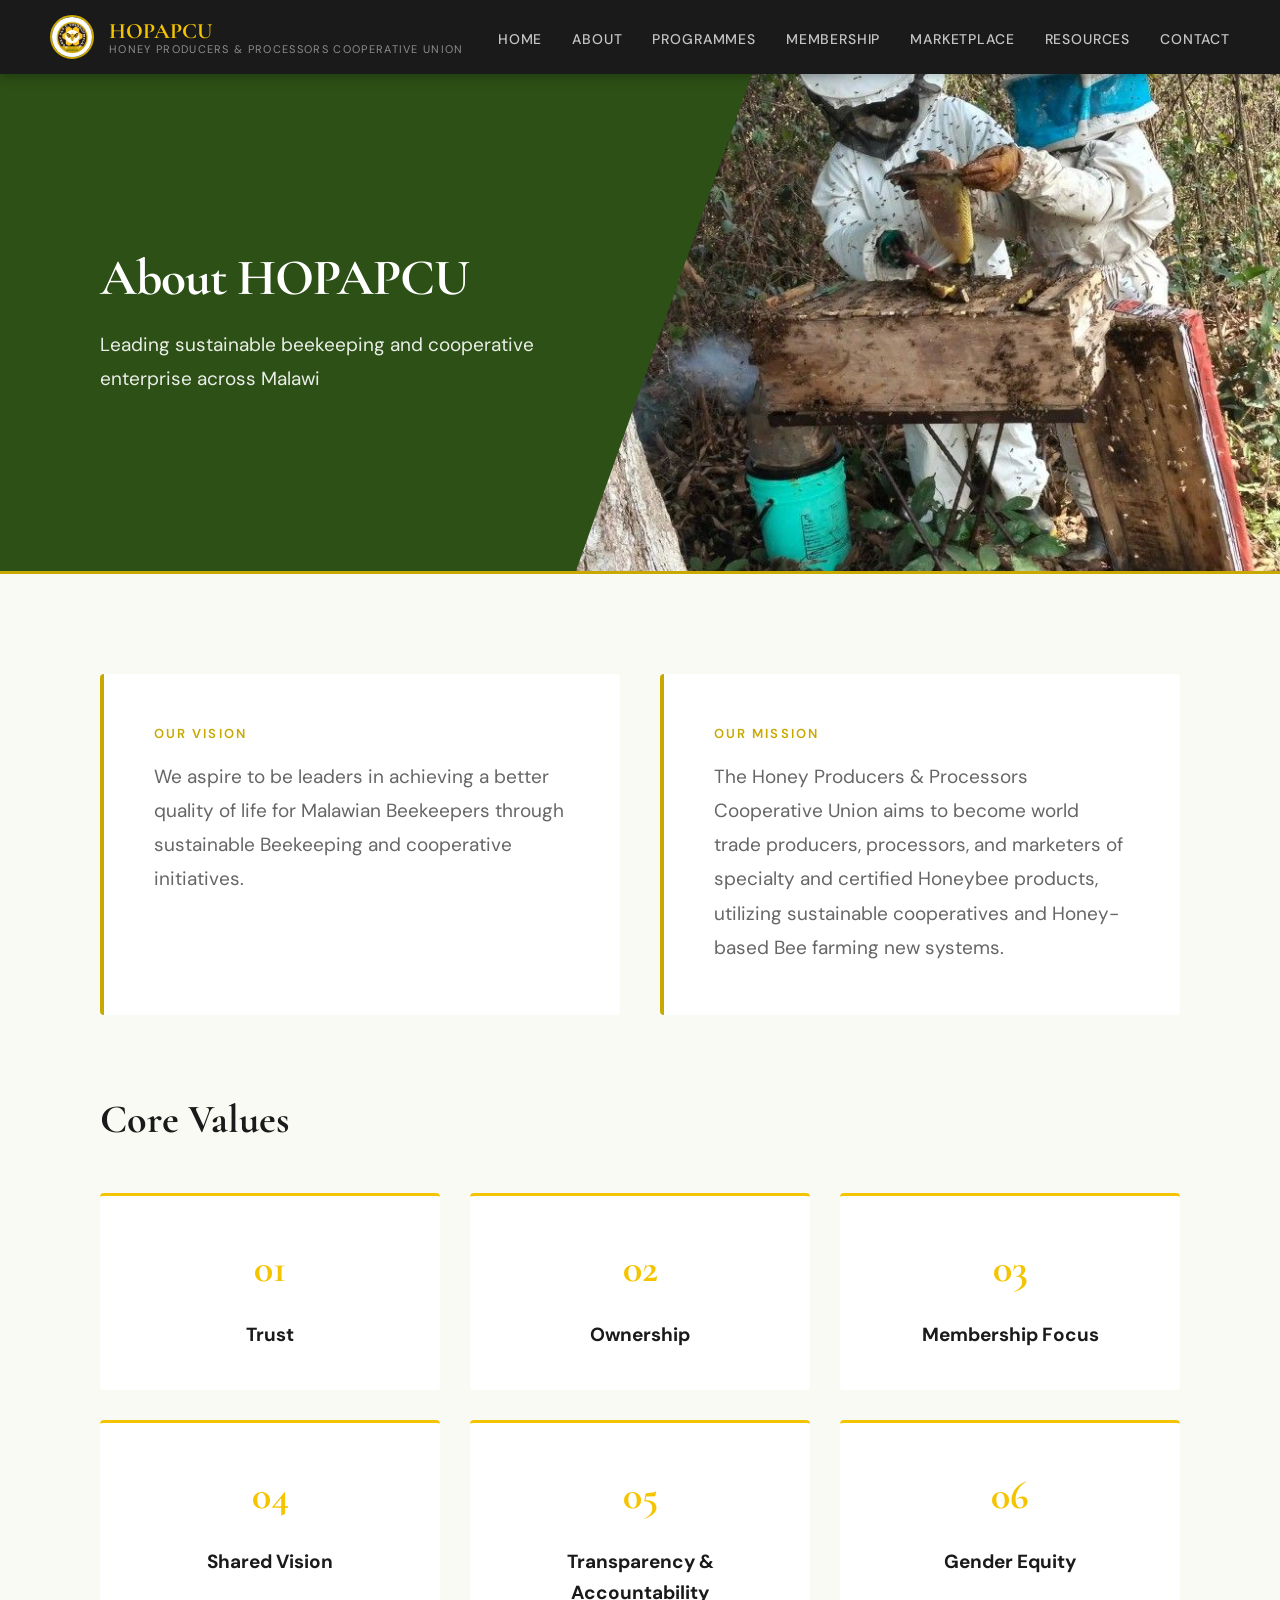
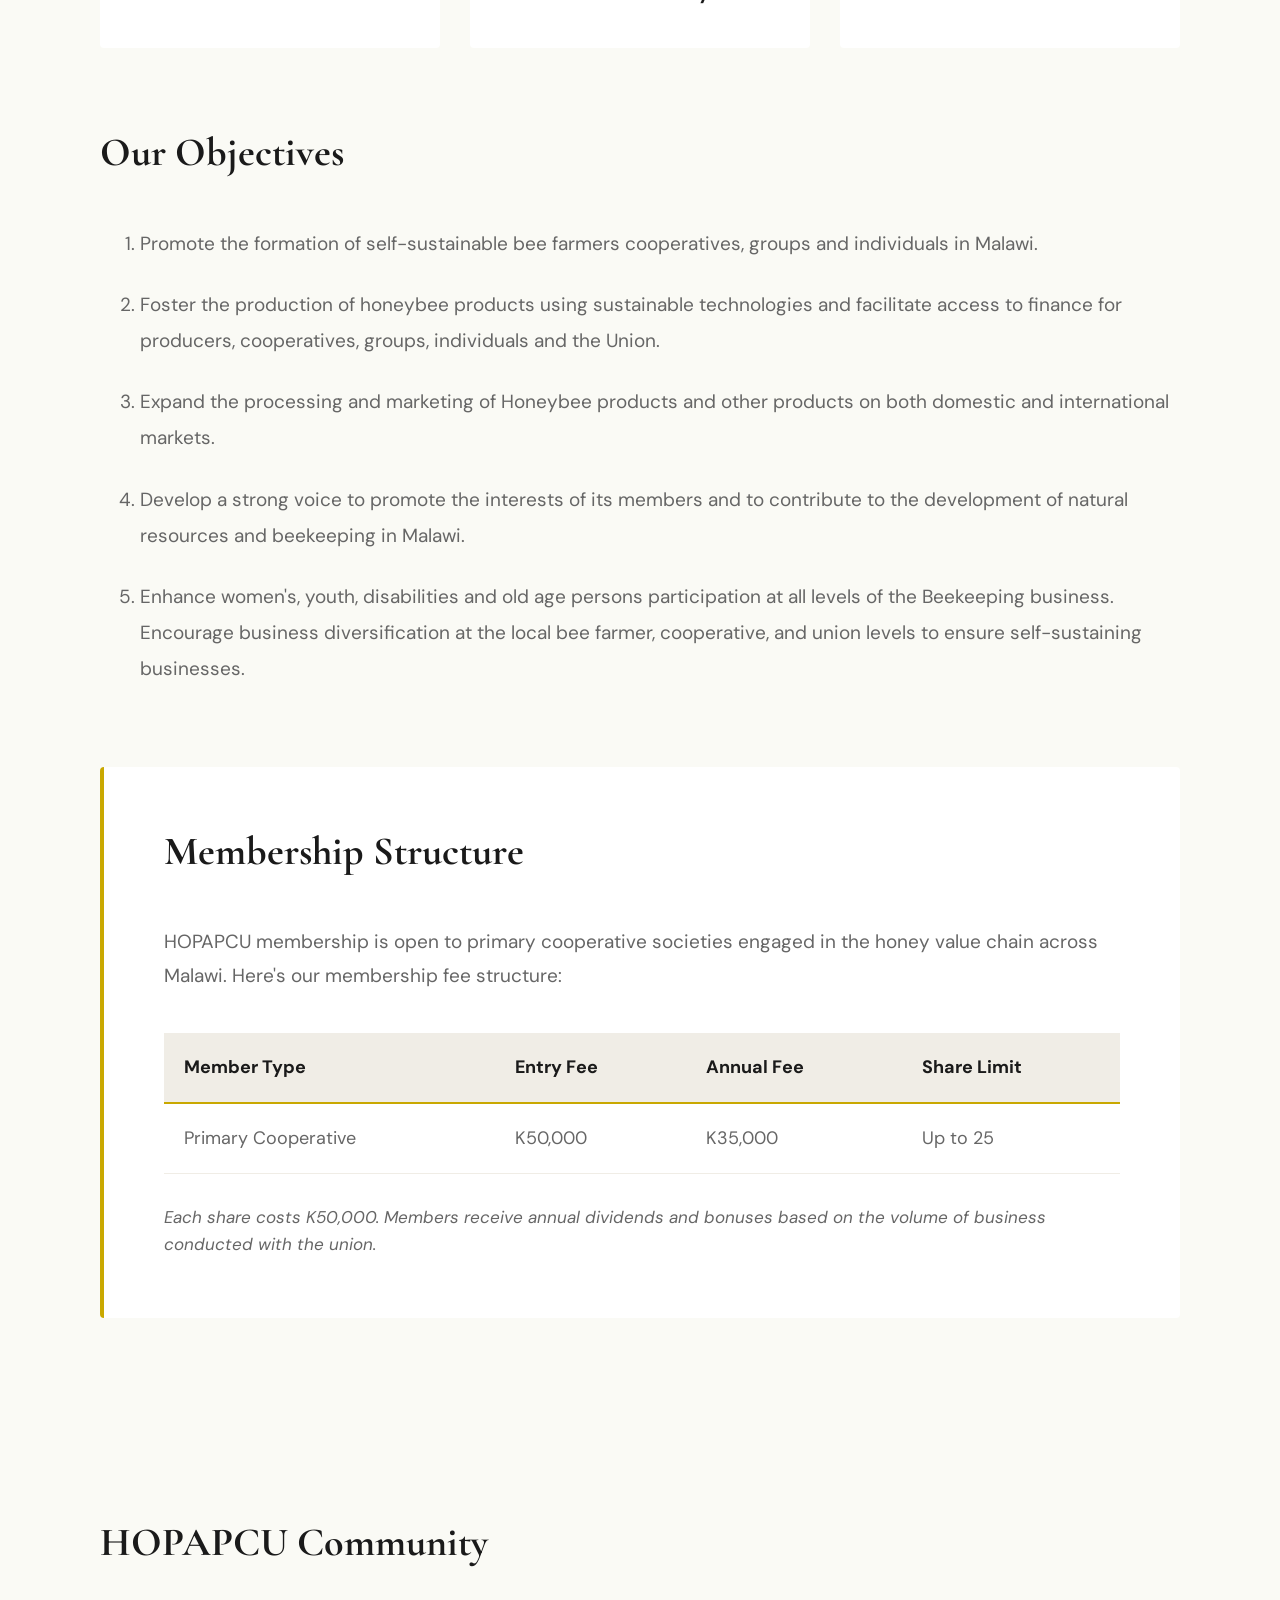
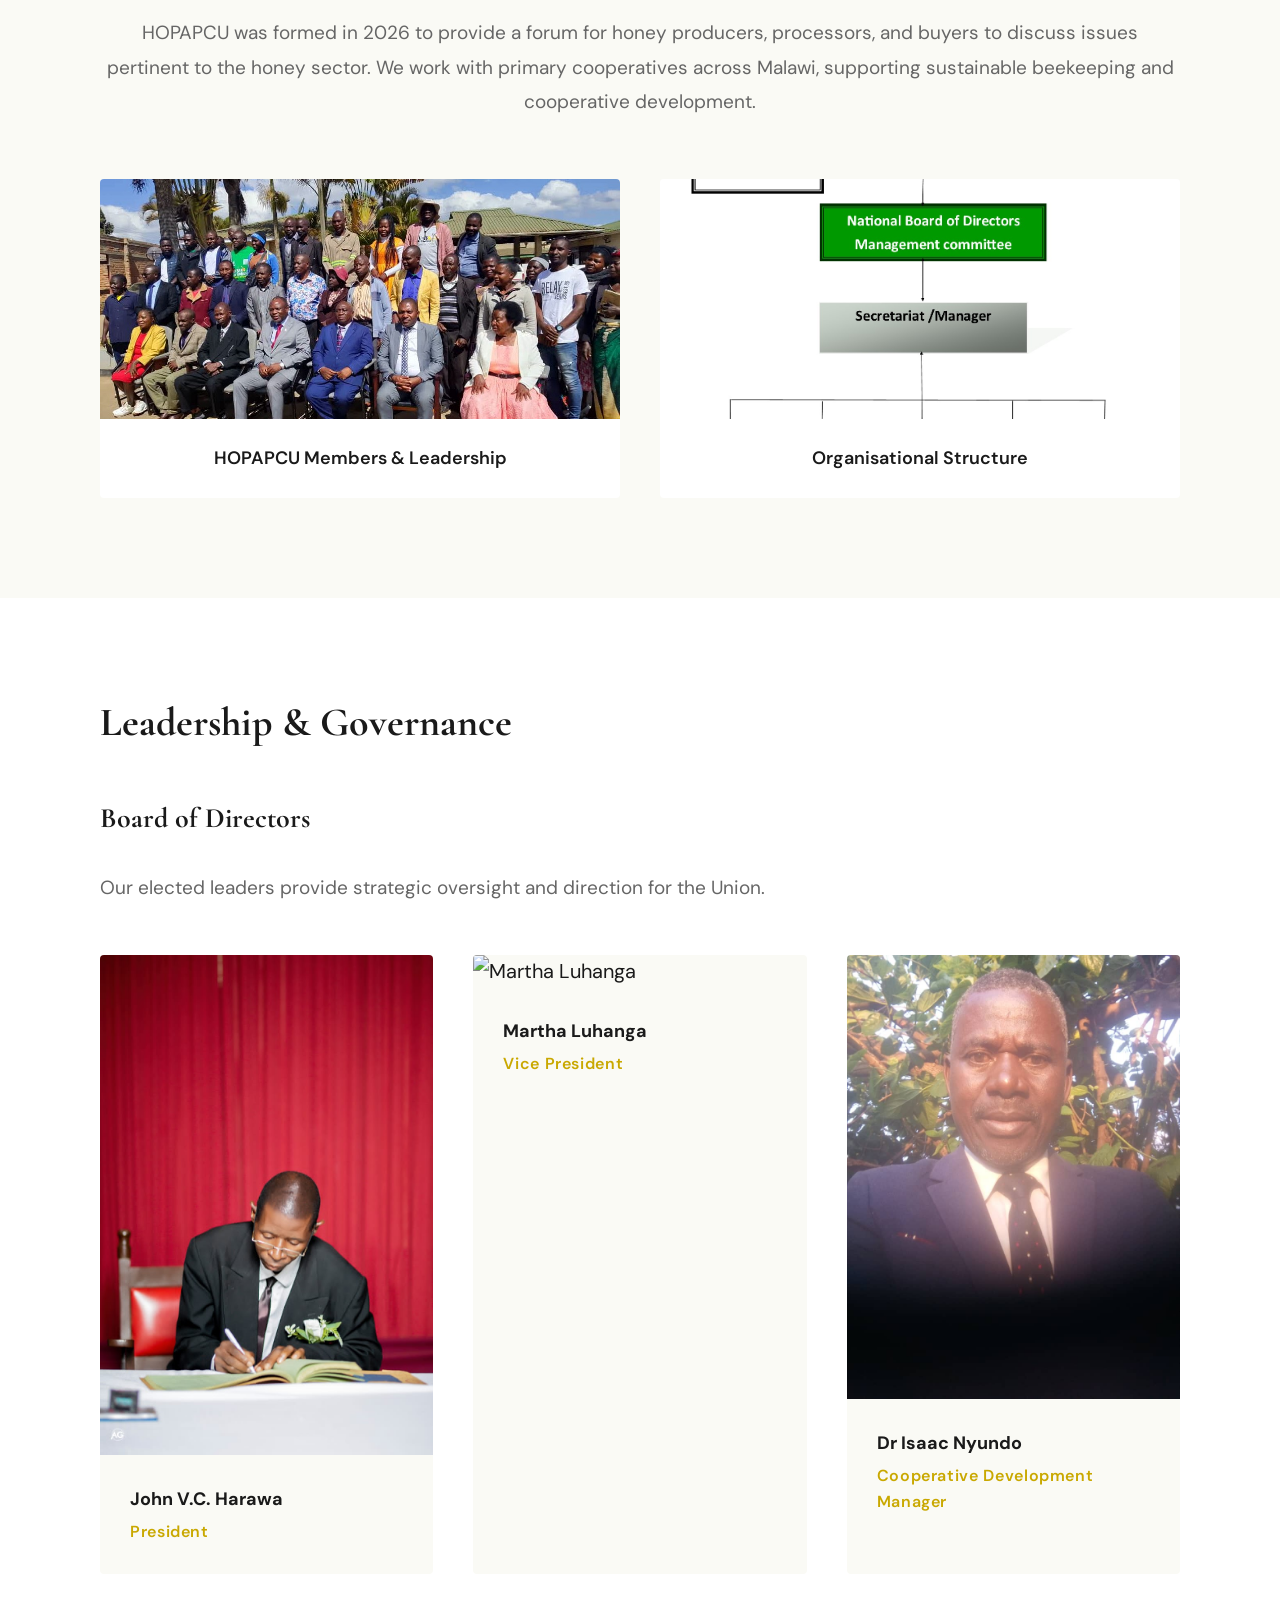
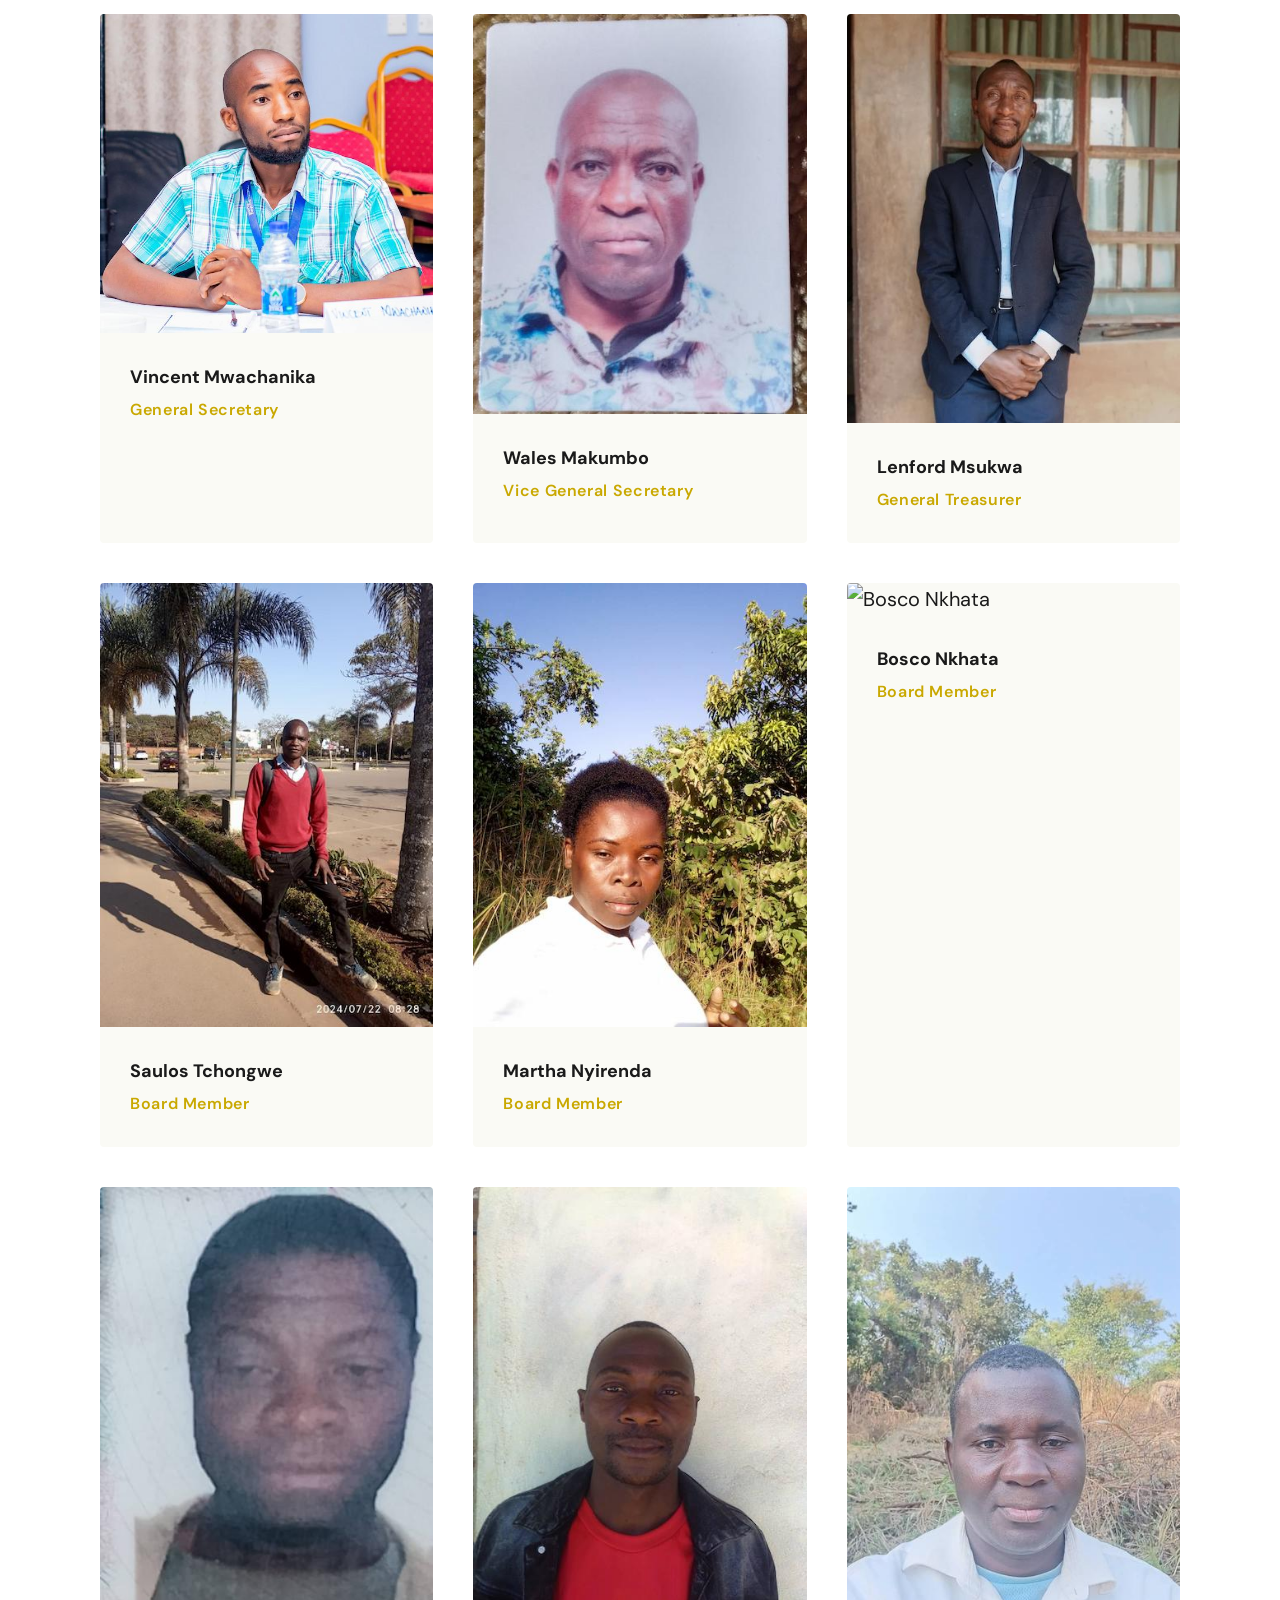
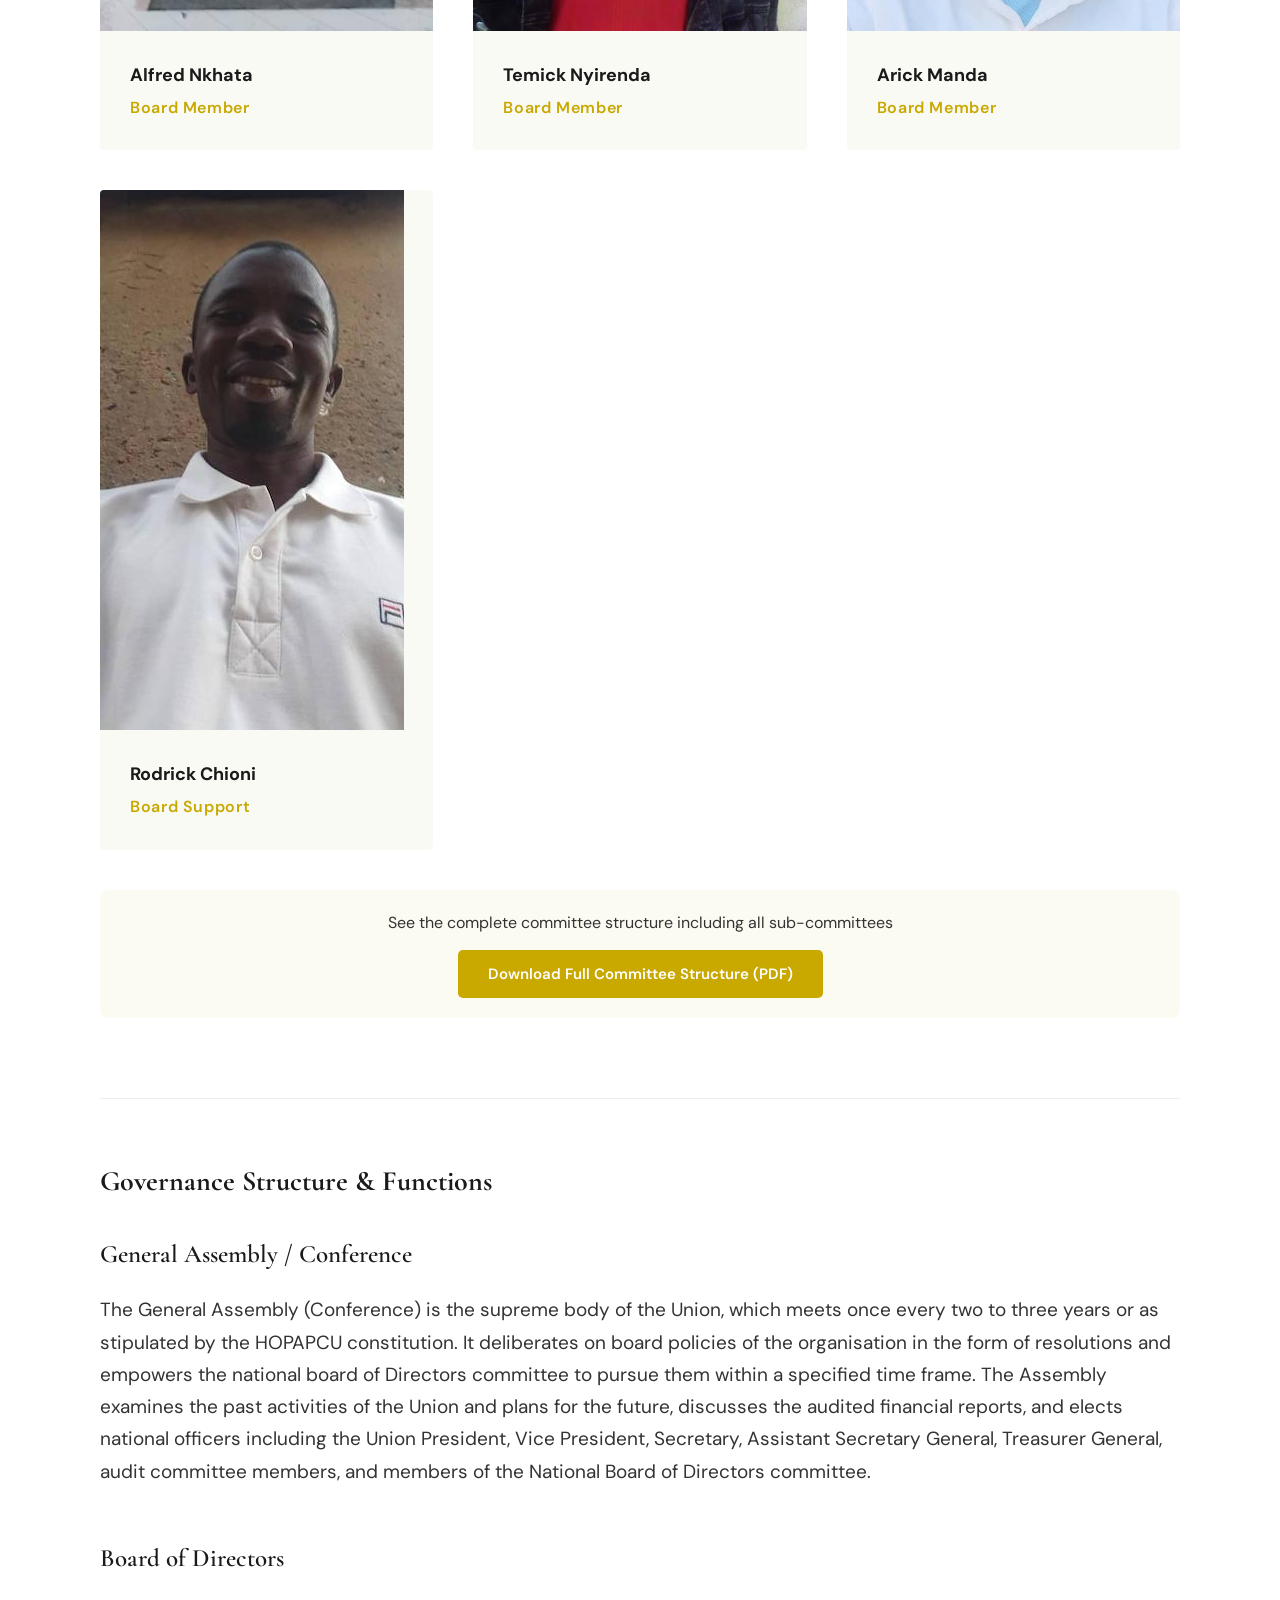
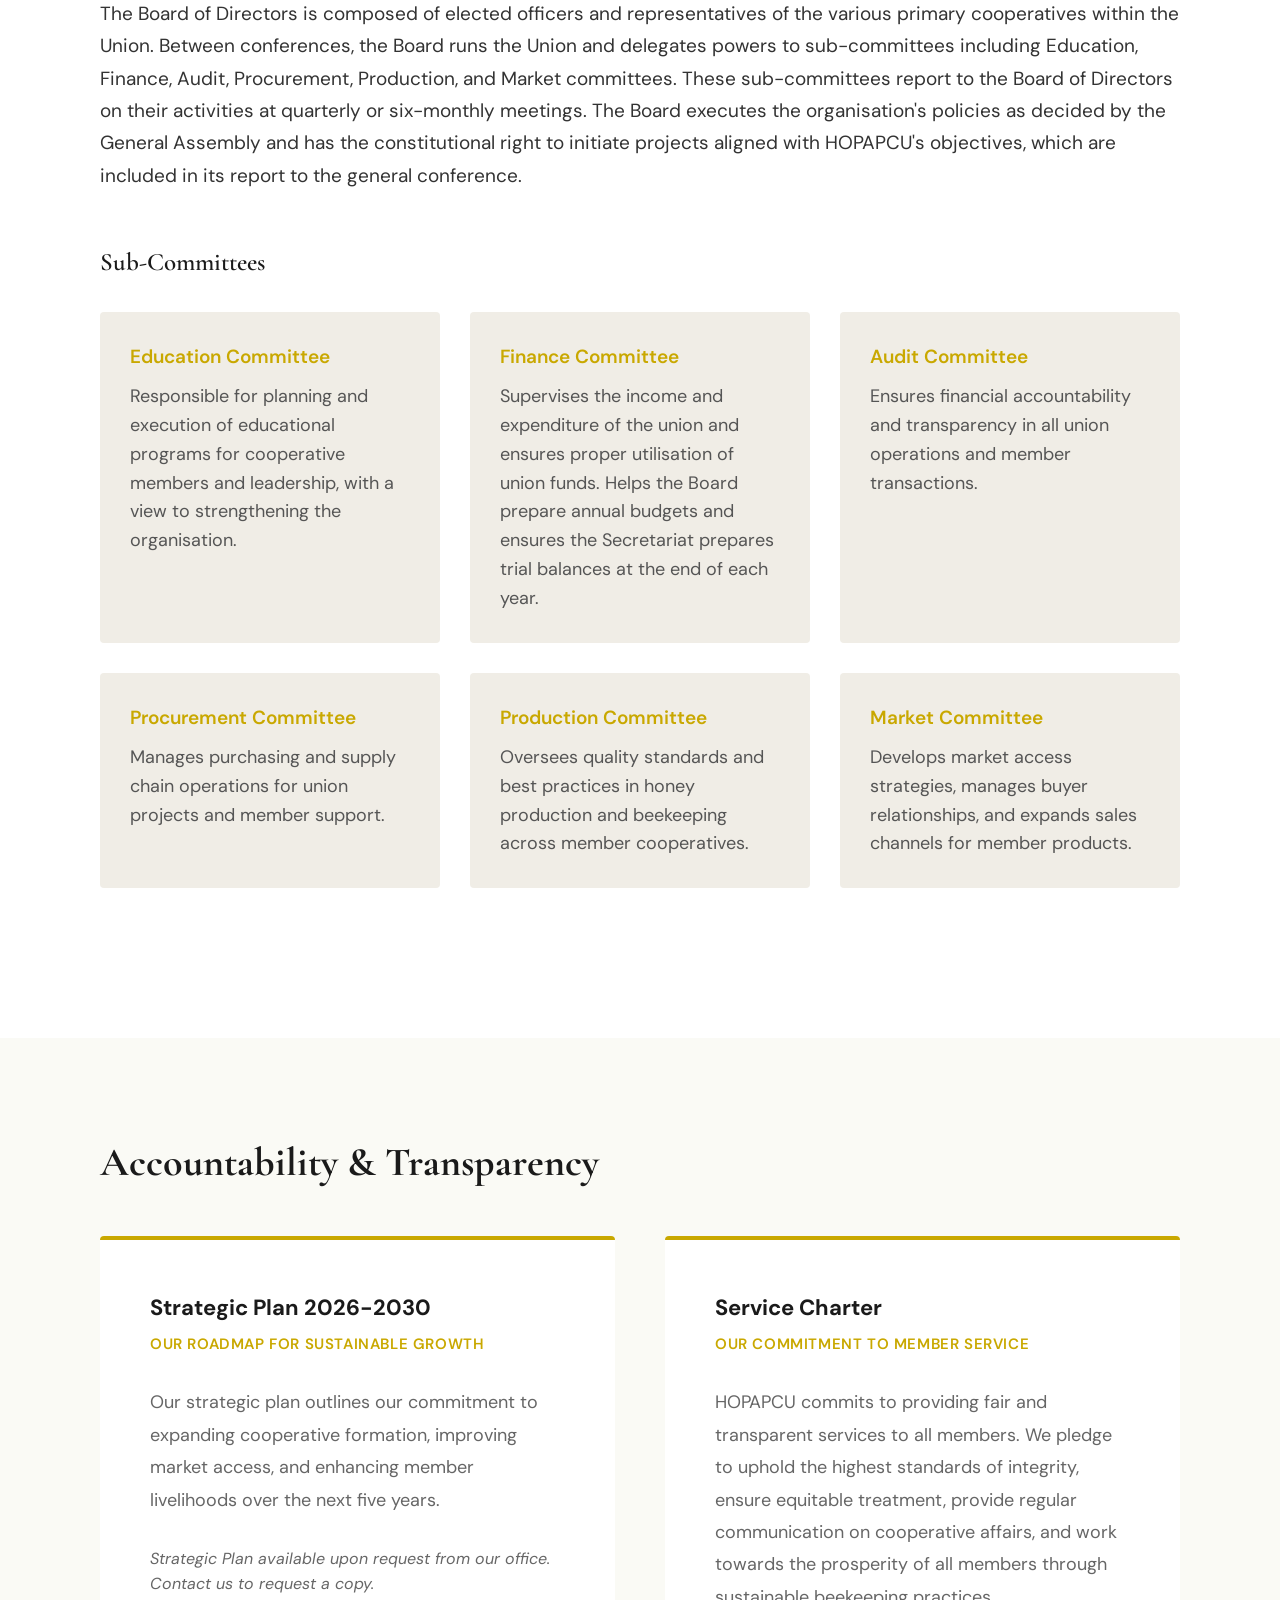
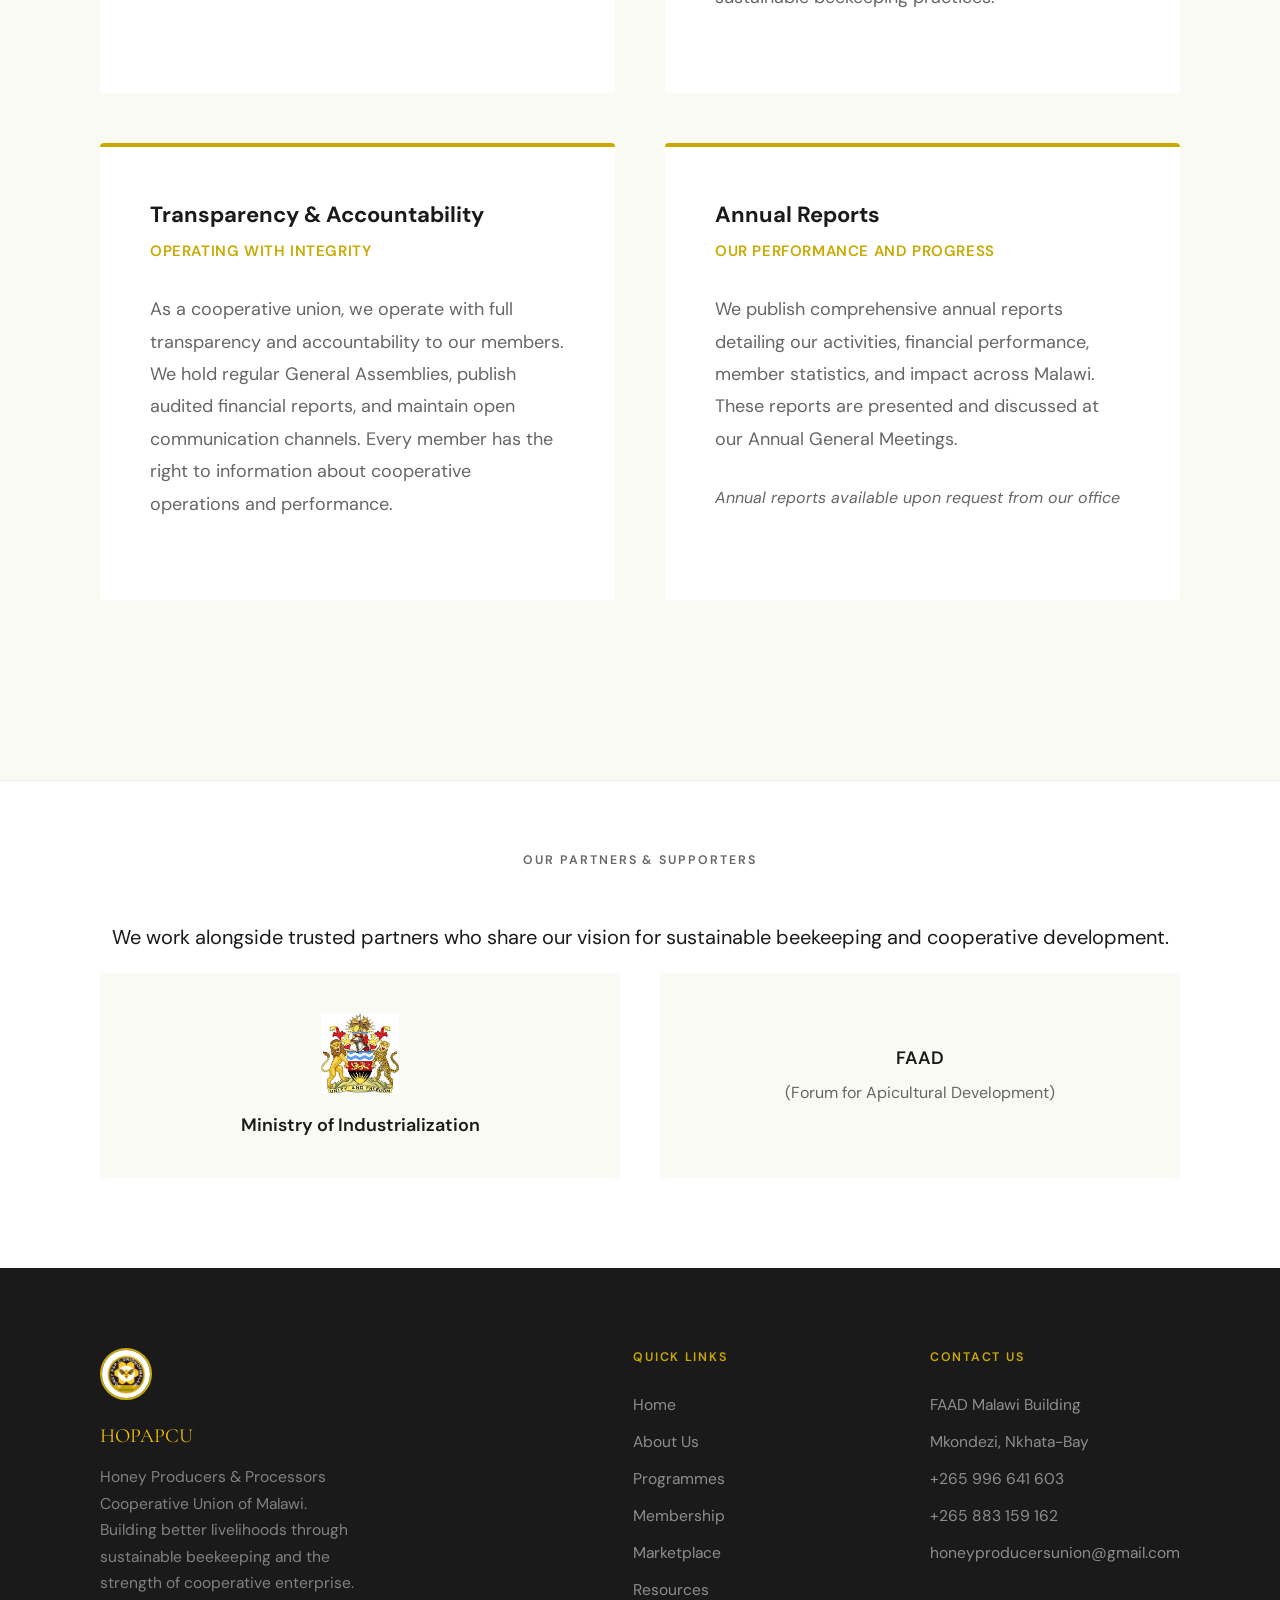
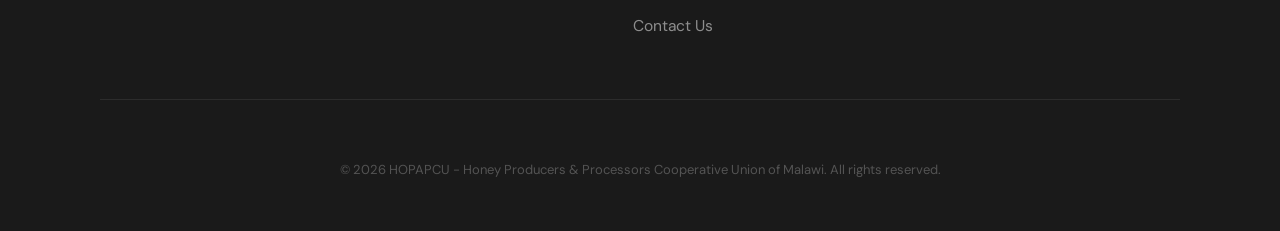
==== commit 40a357e6: "added video on resiurce page, and added coop dev manager" ====
--- a/About-page/about.html
+++ b/About-page/about.html
@@ -206,7 +206,16 @@
             </div>
           </div>
 
-          <!-- 3. General Secretary -->
+           <!-- 3. Vice General Secretary -->
+          <div class="team-card fade-in">
+            <img src="../images-and-resources/images/members/isaac-nyundo-coop-dev-manager-.jpeg" alt="Dr Isaac Nyundo" class="team-photo-img"/>
+            <div class="team-info">
+              <p class="team-name">Dr Isaac Nyundo</p>
+              <p class="team-title">Cooperative Development Manager</p>
+            </div>
+          </div>
+
+          <!-- 4. General Secretary -->
           <div class="team-card fade-in">
             <img src="../images-and-resources/images/members/about-secretary-vincent-mwachanika.jpg" alt="Vincent Mwachanika" class="team-photo-img"/>
             <div class="team-info">
@@ -214,8 +223,9 @@
               <p class="team-title">General Secretary</p>
             </div>
           </div>
-
-          <!-- 4. Vice General Secretary -->
+          
+
+          <!-- 5. Vice General Secretary -->
           <div class="team-card fade-in">
             <img src="../images-and-resources/images/members/about-vice-secreatary-wales-makumbo.jpg" alt="Wales Makumbo" class="team-photo-img"/>
             <div class="team-info">
@@ -224,7 +234,7 @@
             </div>
           </div>
 
-          <!-- 5. General Treasurer -->
+          <!-- 6. General Treasurer -->
           <div class="team-card fade-in">
             <img src="../images-and-resources/images/members/about-treasurer-lenford-msukwa.jpg" alt="Lenford Msukwa" class="team-photo-img"/>
             <div class="team-info">
@@ -233,7 +243,7 @@
             </div>
           </div>
 
-          <!-- 6. Member -->
+          <!-- 7. Member -->
           <div class="team-card fade-in">
             <img src="../images-and-resources/images/members/about-member-saulos-tchongwe.jpg" alt="Saulos Tchongwe" class="team-photo-img"/>
             <div class="team-info">
@@ -242,7 +252,7 @@
             </div>
           </div>
 
-          <!-- 7. Member -->
+          <!-- 8. Member -->
           <div class="team-card fade-in">
             <img src="../images-and-resources/images/members/about-member-martha-nyirenda.jpg" alt="Martha Nyirenda" class="team-photo-img"/>
             <div class="team-info">
@@ -251,7 +261,7 @@
             </div>
           </div>
 
-          <!-- 8. Member -->
+          <!-- 9. Member -->
           <div class="team-card fade-in">
             <img src="../images-and-resources/images/members/placeholder.jpg" alt="Bosco Nkhata" class="team-photo-img"/>
             <div class="team-info">
@@ -260,7 +270,7 @@
             </div>
           </div>
 
-          <!-- 9. Member -->
+          <!-- 10. Member -->
           <div class="team-card fade-in">
             <img src="../images-and-resources/images/members/about-member-alfred-nkhata.jpg" alt="Alfred Nkhata" class="team-photo-img"/>
             <div class="team-info">
@@ -269,7 +279,7 @@
             </div>
           </div>
 
-          <!-- 10. Member -->
+          <!-- 11. Member -->
           <div class="team-card fade-in">
             <img src="../images-and-resources/images/members/about-member-temick-nyirenda.jpg" alt="Temick Nyirenda" class="team-photo-img"/>
             <div class="team-info">
@@ -278,7 +288,7 @@
             </div>
           </div>
 
-          <!-- 11. Member -->
+          <!-- 12. Member -->
           <div class="team-card fade-in">
             <img src="../images-and-resources/images/members/about-member-arick-manda.jpg" alt="Arick Manda" class="team-photo-img"/>
             <div class="team-info">
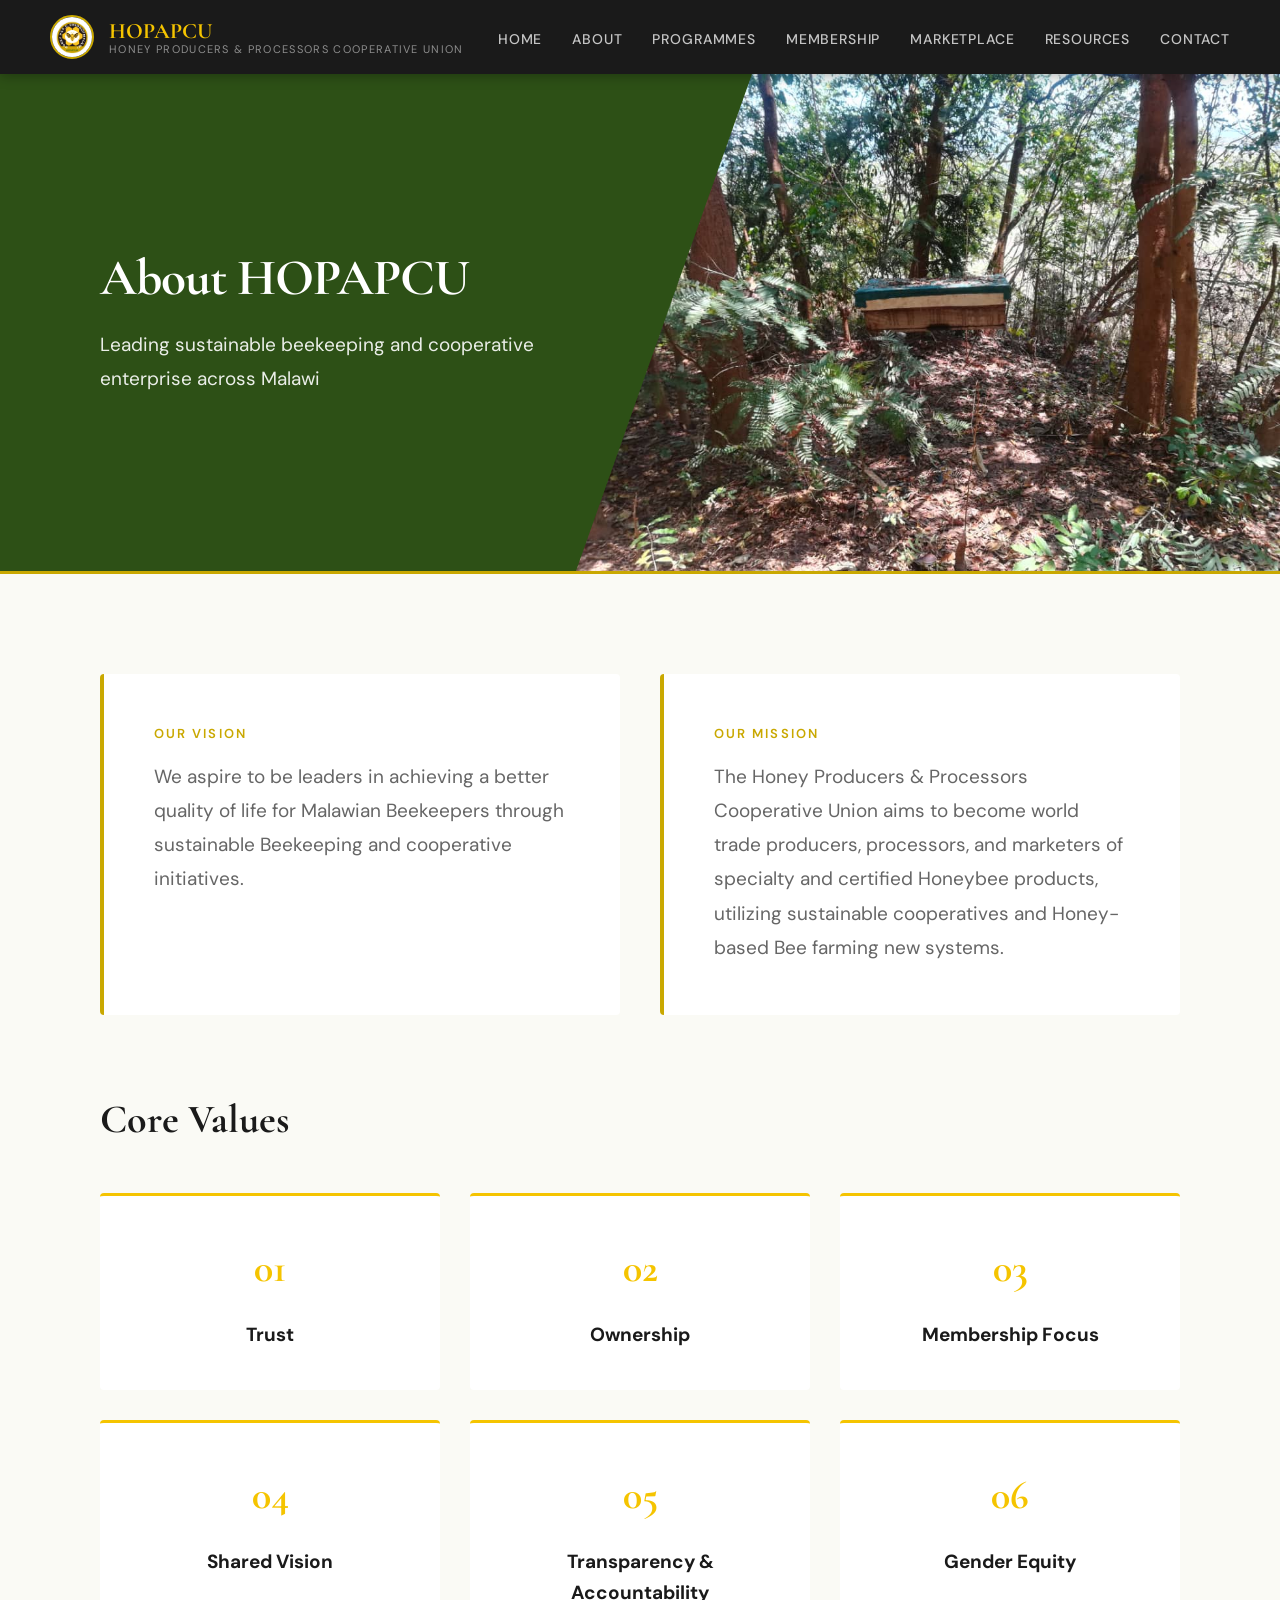
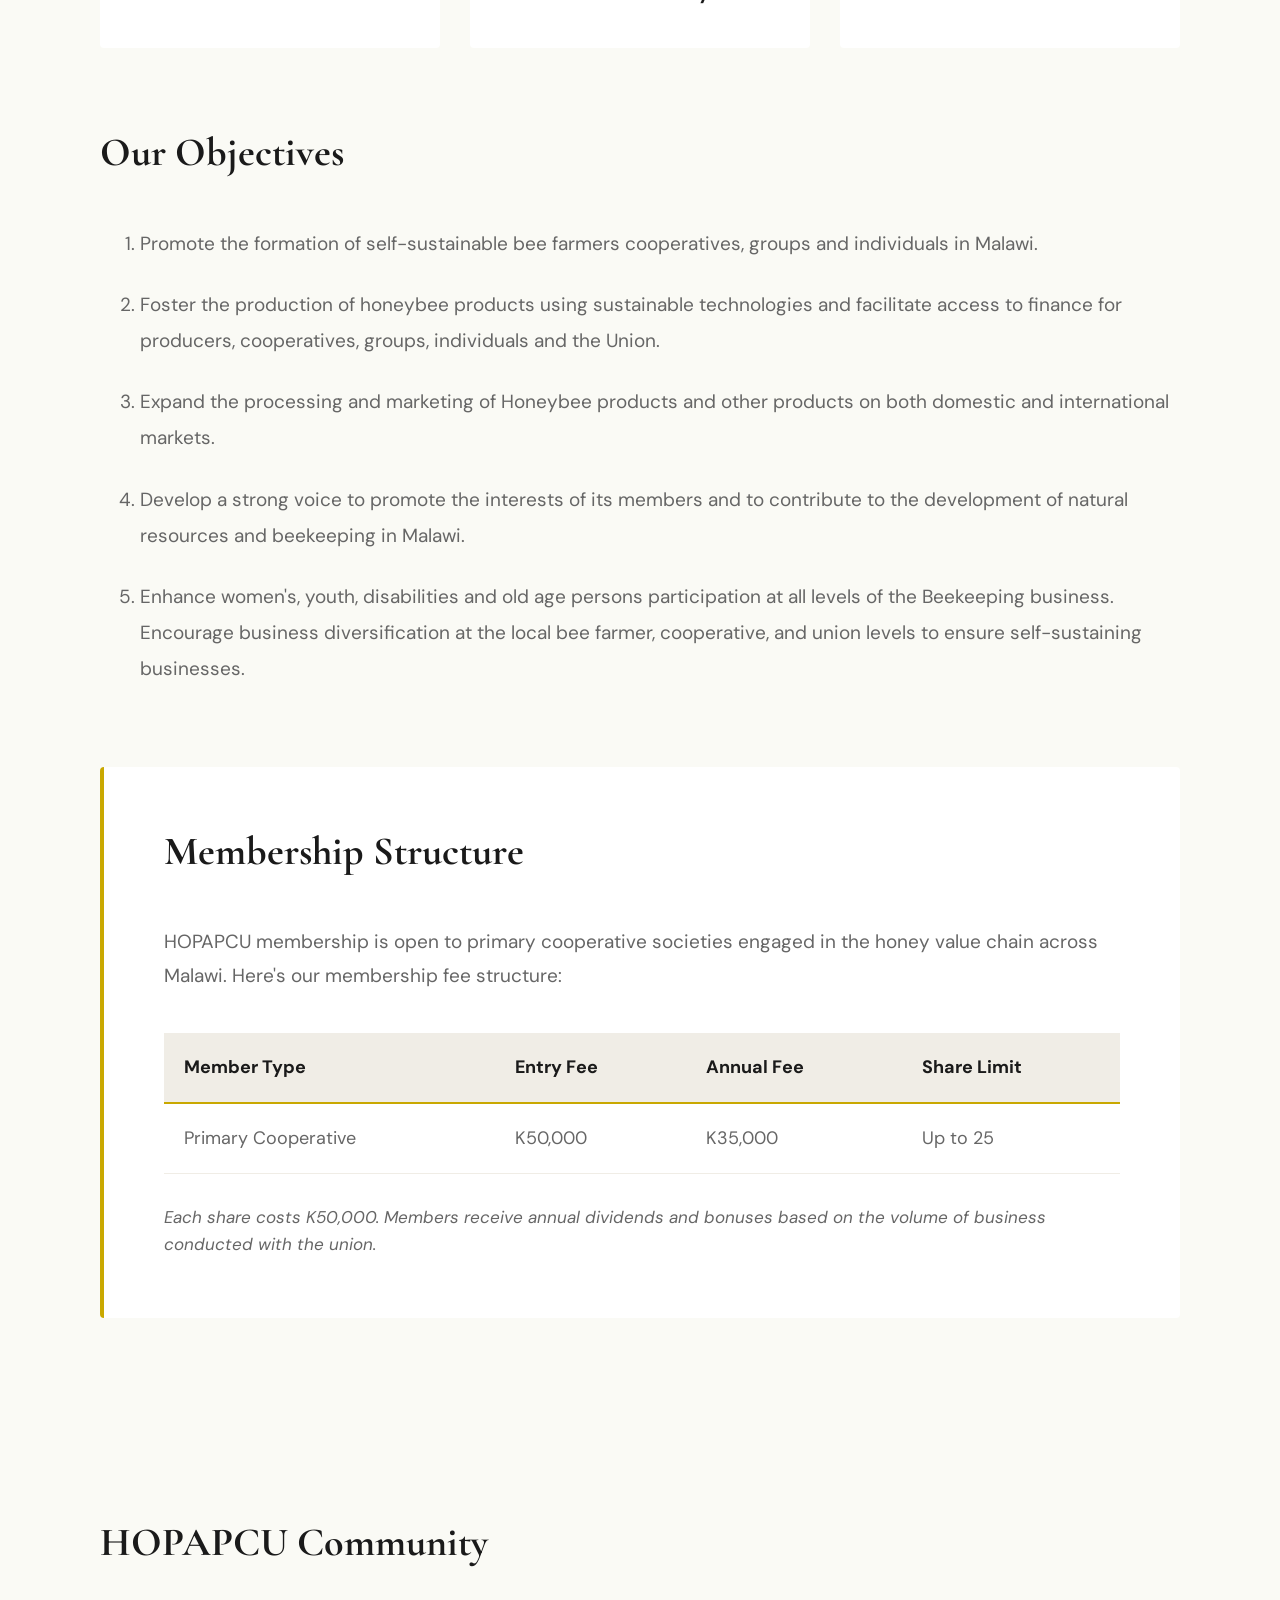
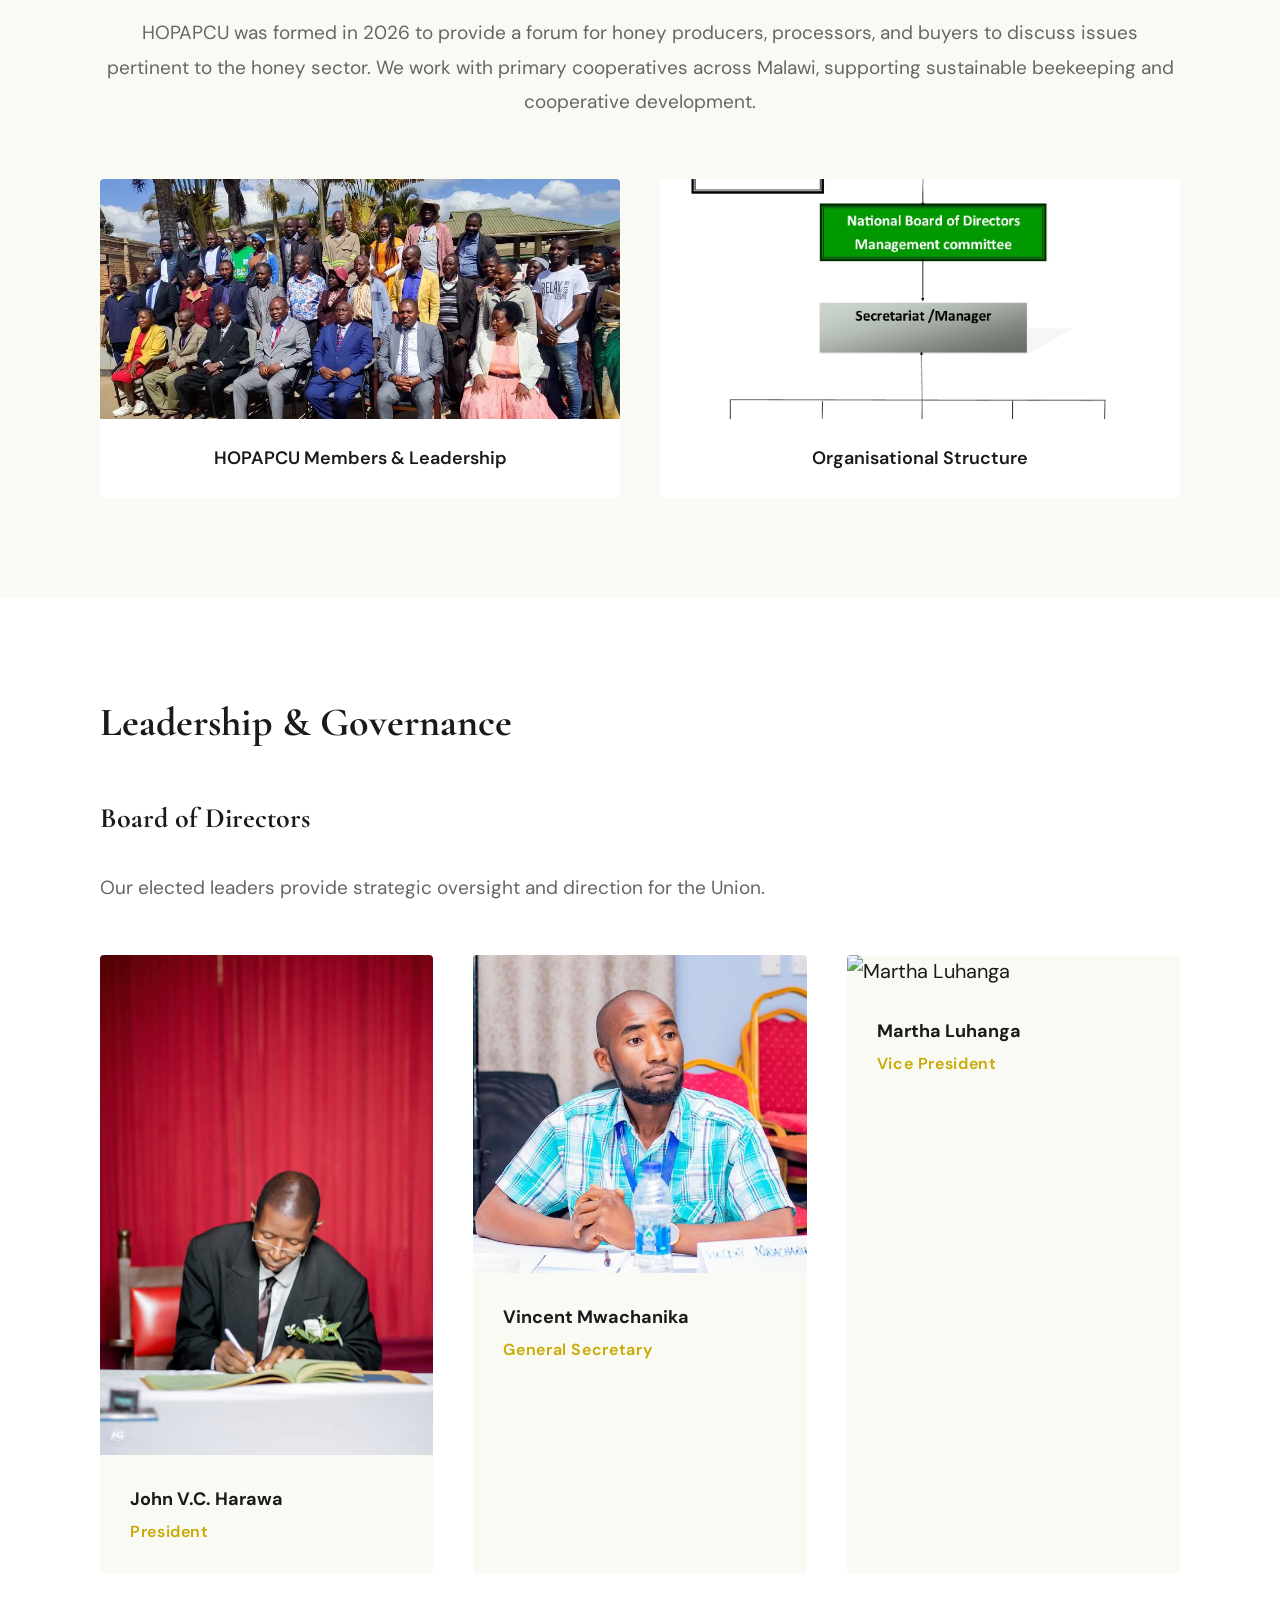
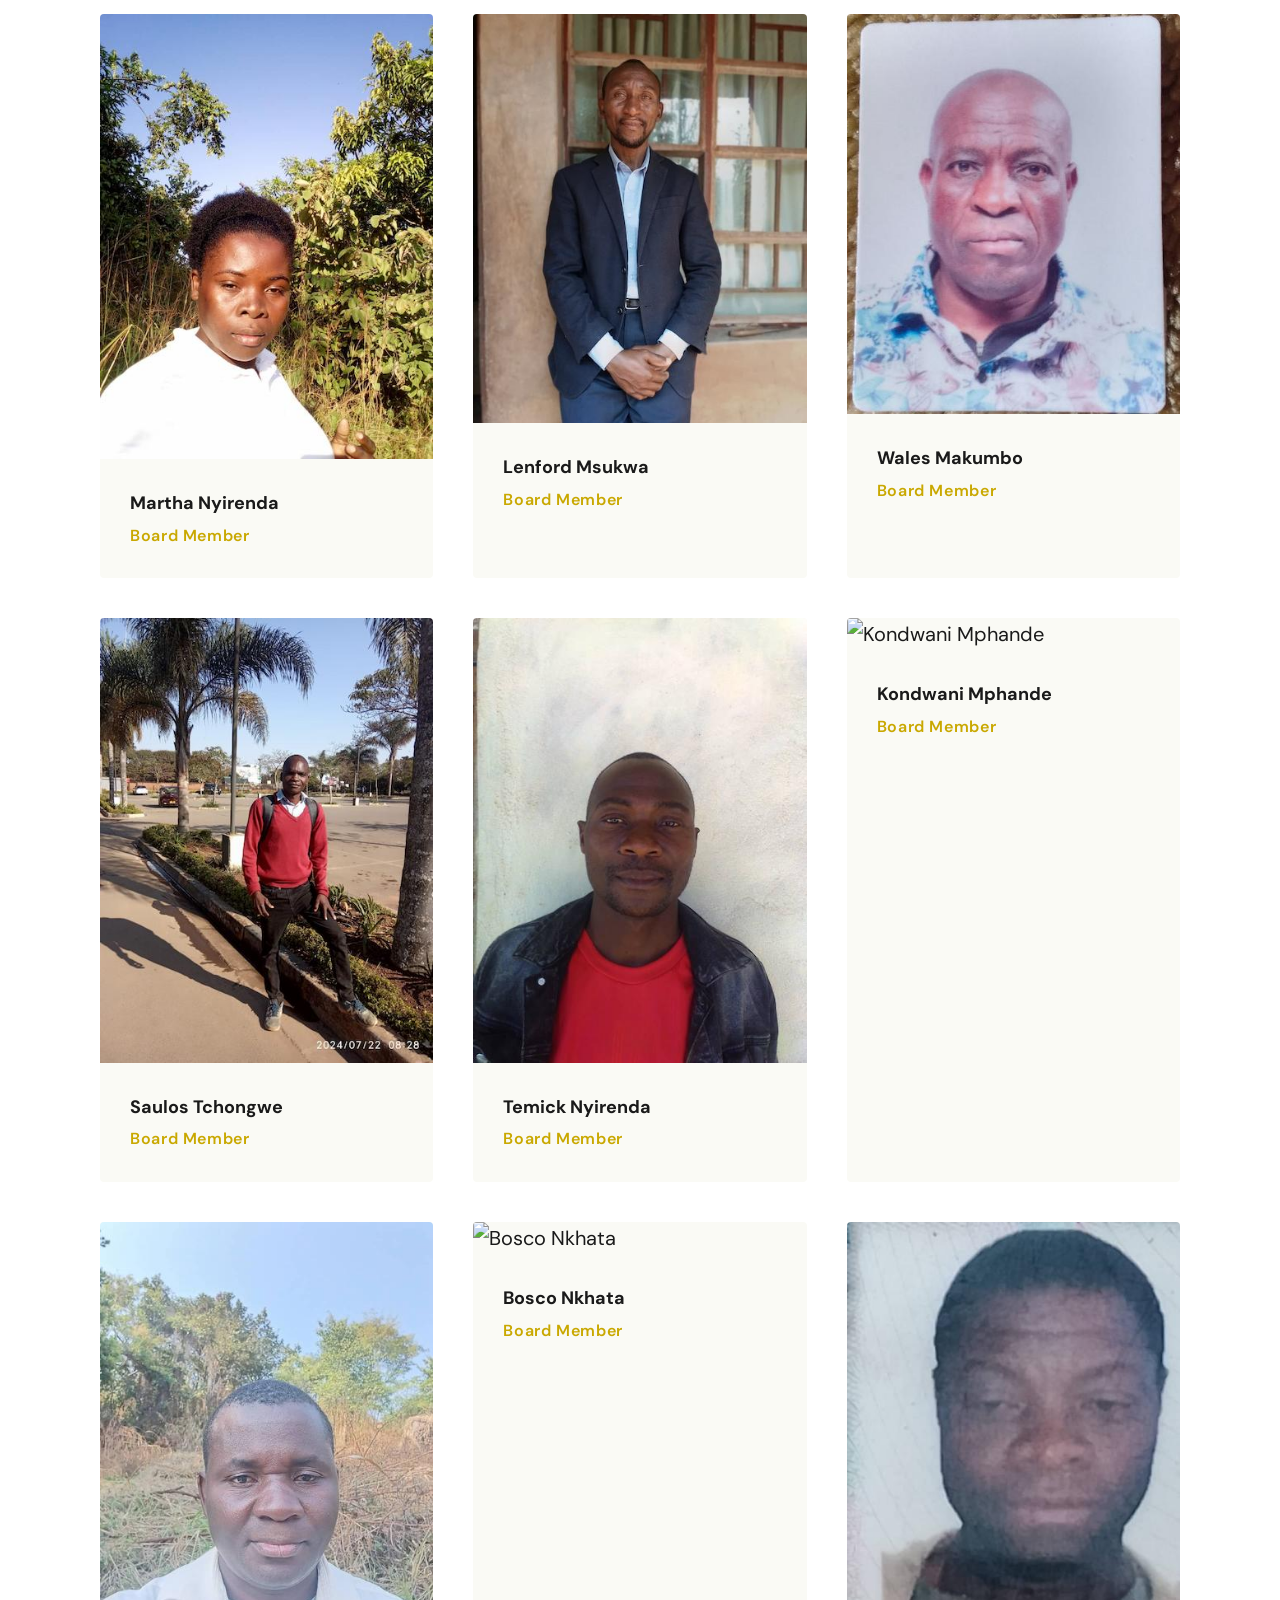
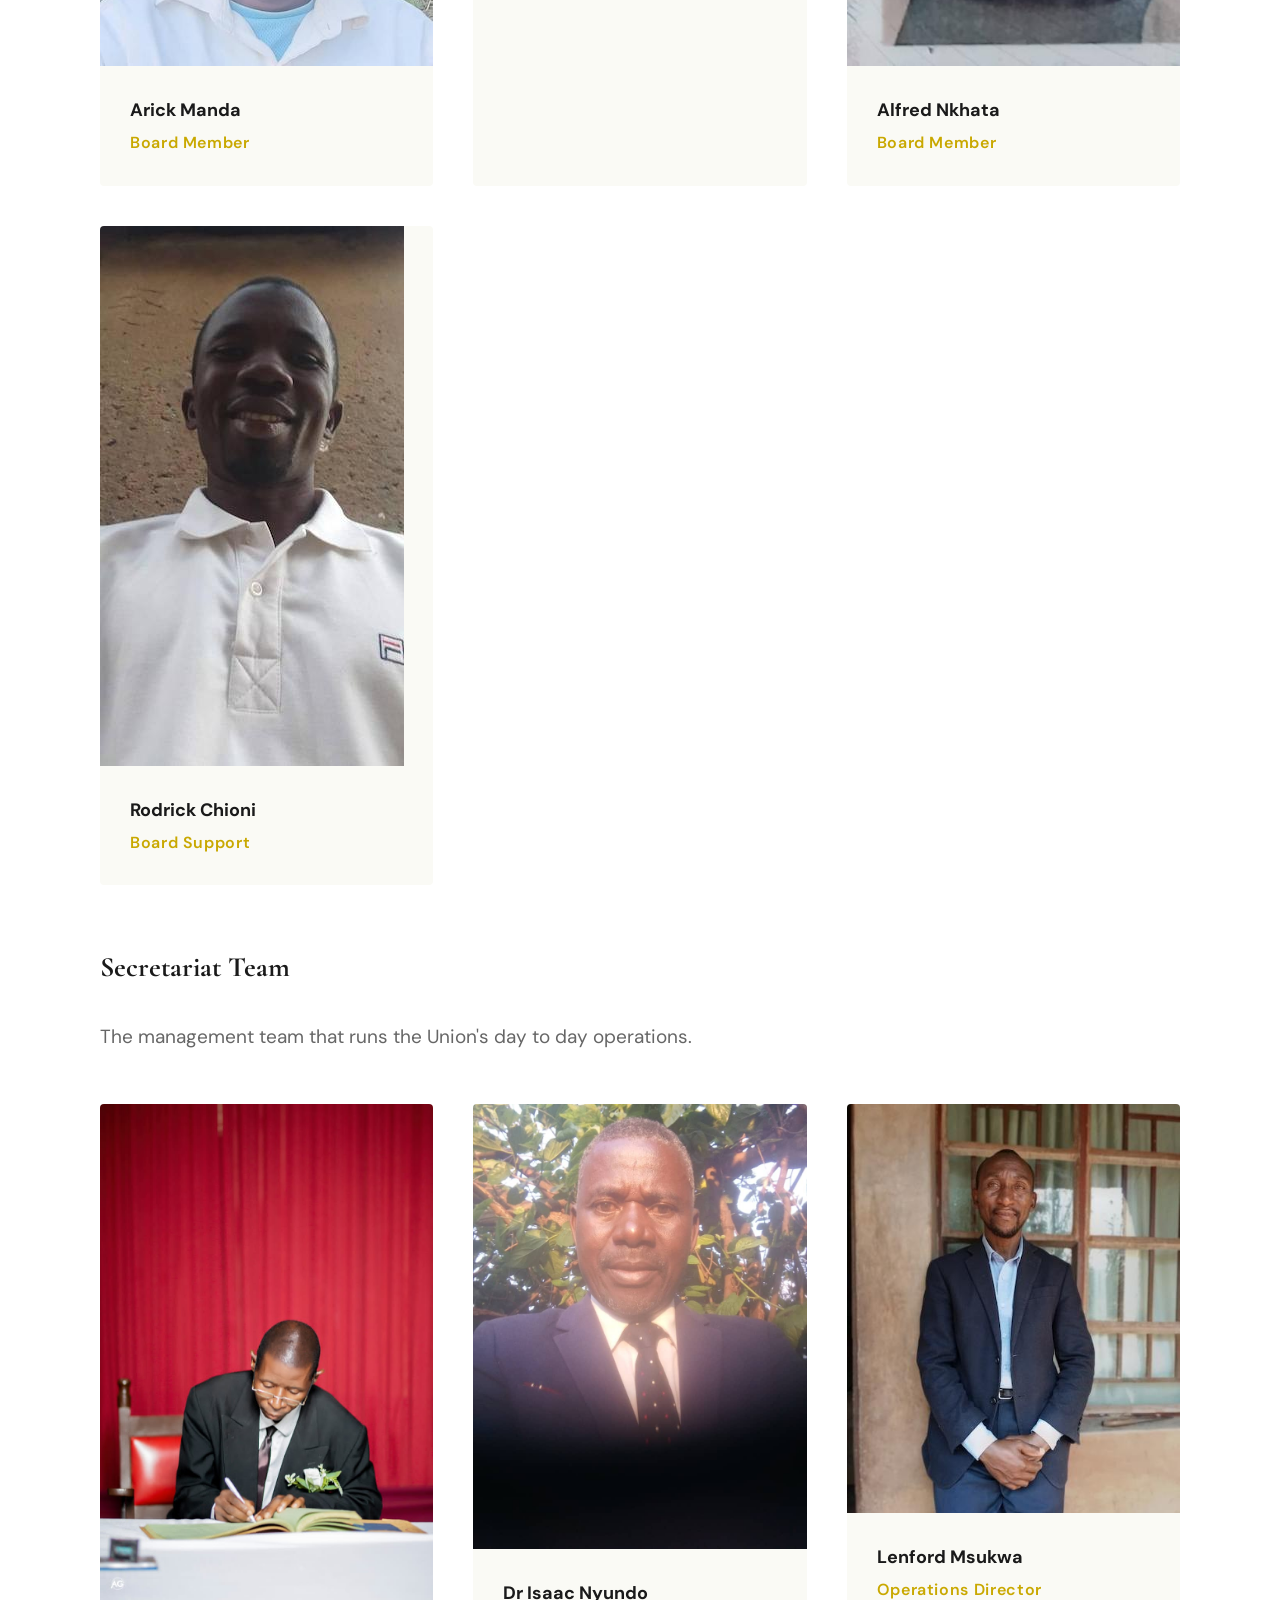
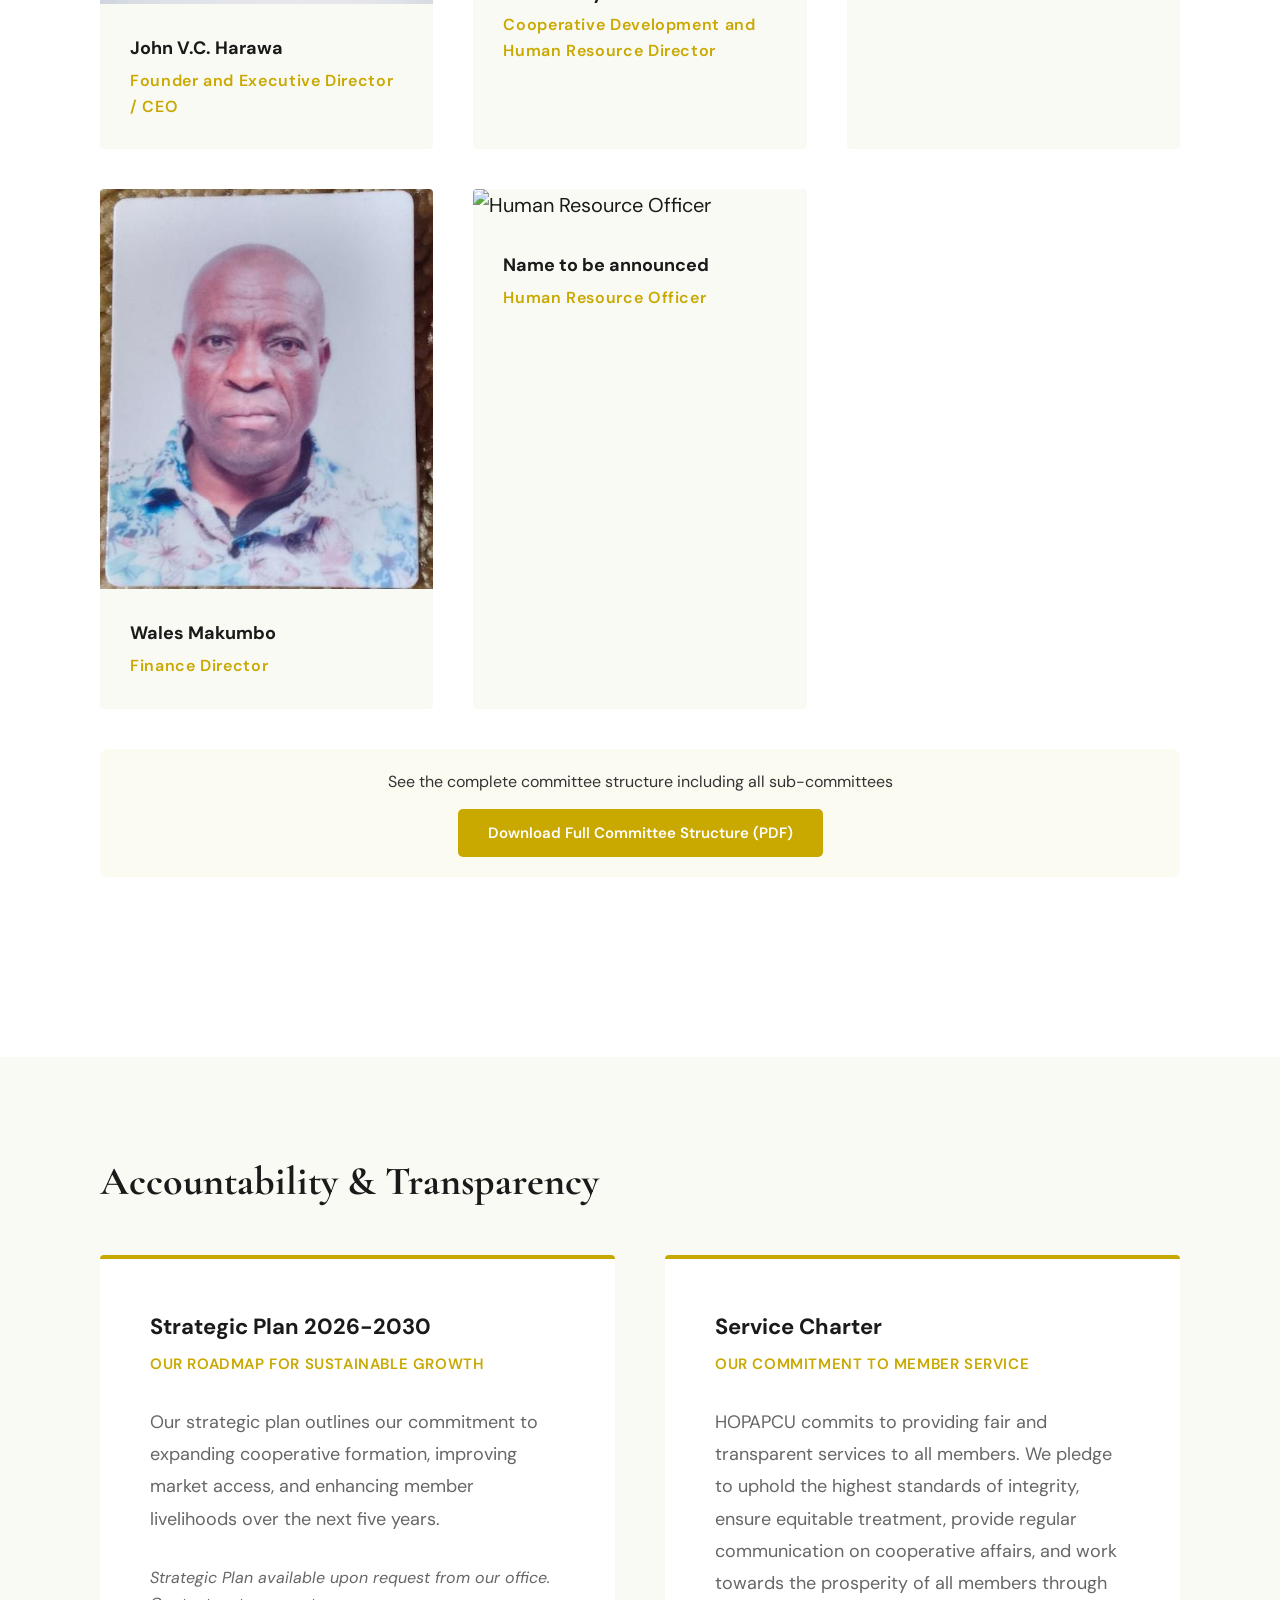
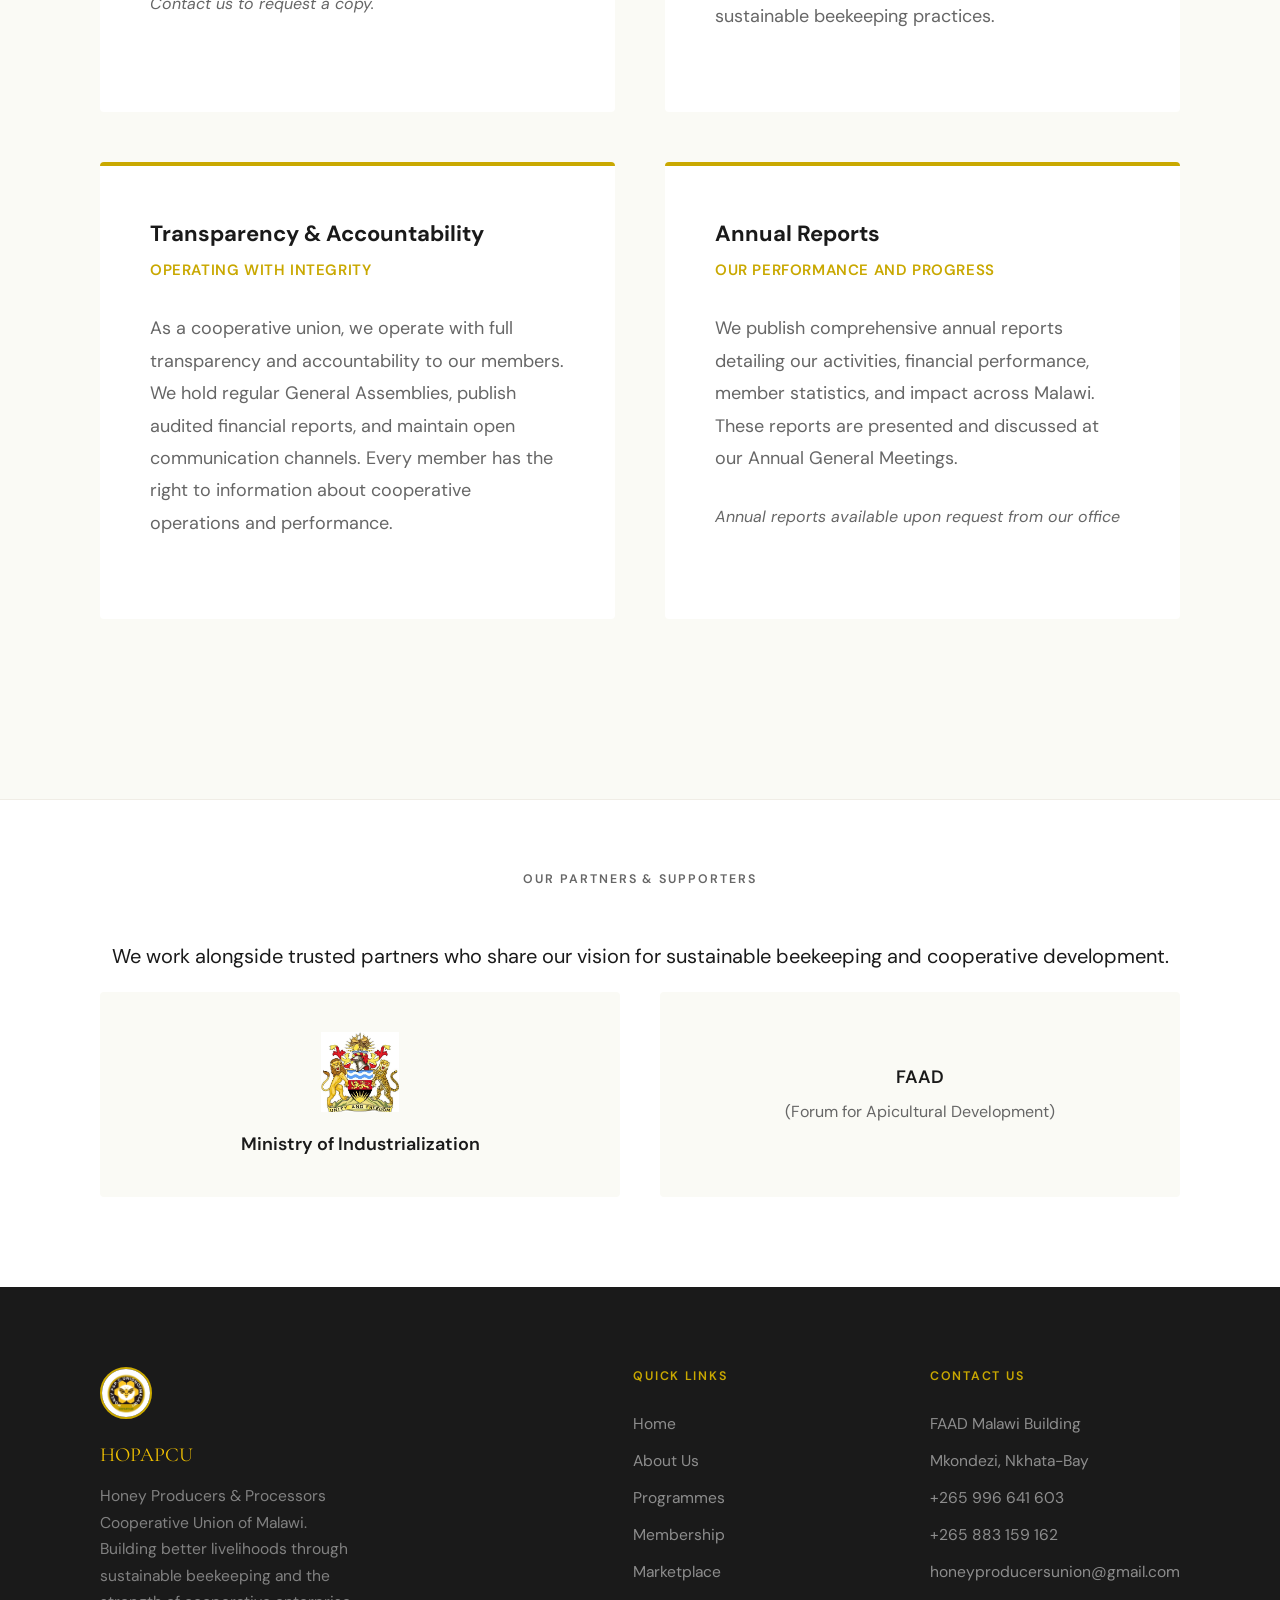
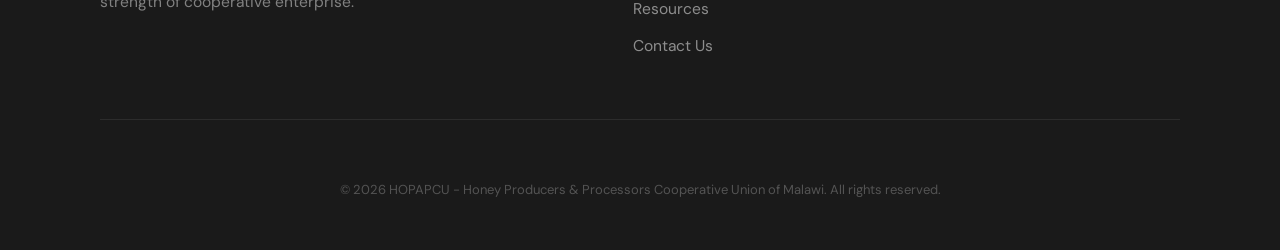
==== commit b6a5d744: "Restructure About leadership, add Oct 2026 Mzenga field visit, remove marketplace prices, About: spl" ====
--- a/About-page/about.html
+++ b/About-page/about.html
@@ -31,7 +31,7 @@
       <li><a href="../programmes/programmes.html">Programmes</a></li>
       <li><a href="../membership-page/membership.html">Membership</a></li>
       <li><a href="../marketplace/marketplace.html">Marketplace</a></li>
-      <li><a href="../news/resources.html">Resources</a></li>
+      <li><a href="../resources/resources.html">Resources</a></li>
       <li><a href="../contact/contact.html">Contact</a></li>
     </ul>
 
@@ -48,7 +48,7 @@
       <p>Leading sustainable beekeeping and cooperative enterprise across Malawi</p>
     </div>
     <div class="page-header-image">
-      <img src="../images-and-resources/images/topbar-hive-inspection.jpg" alt="Beekeepers at work"/>
+      <img src="../images-and-resources/images/images/Mzenga EPA images/field-visit-hive-mzenga.jpg" alt="Beekeepers at work"/>
     </div>
   </section>
 
@@ -184,187 +184,190 @@
 
       <!-- Board of Directors with Photos -->
       <div class="team-section">
-        <h3 class="subsection-title">Board of Directors</h3>
-        <p class="team-intro">Our elected leaders provide strategic oversight and direction for the Union.</p>
-        <div class="team-grid">
-          
-          <!-- 1. President -->
-          <div class="team-card fade-in">
-            <img src="../images-and-resources/images/members/HOPACU-President.JPG" alt="John Harawa" class="team-photo-img"/>
-            <div class="team-info">
-              <p class="team-name">John V.C. Harawa</p>
-              <p class="team-title">President</p>
-            </div>
-          </div>
-
-          <!-- 2. Vice President -->
-          <div class="team-card fade-in">
-            <img src="../images-and-resources/images/members/placeholder.jpg" alt="Martha Luhanga" class="team-photo-img"/>
-            <div class="team-info">
-              <p class="team-name">Martha Luhanga</p>
-              <p class="team-title">Vice President</p>
-            </div>
-          </div>
-
-           <!-- 3. Vice General Secretary -->
-          <div class="team-card fade-in">
-            <img src="../images-and-resources/images/members/isaac-nyundo-coop-dev-manager-.jpeg" alt="Dr Isaac Nyundo" class="team-photo-img"/>
-            <div class="team-info">
-              <p class="team-name">Dr Isaac Nyundo</p>
-              <p class="team-title">Cooperative Development Manager</p>
-            </div>
-          </div>
-
-          <!-- 4. General Secretary -->
-          <div class="team-card fade-in">
-            <img src="../images-and-resources/images/members/about-secretary-vincent-mwachanika.jpg" alt="Vincent Mwachanika" class="team-photo-img"/>
-            <div class="team-info">
-              <p class="team-name">Vincent Mwachanika</p>
-              <p class="team-title">General Secretary</p>
-            </div>
-          </div>
-          
-
-          <!-- 5. Vice General Secretary -->
-          <div class="team-card fade-in">
-            <img src="../images-and-resources/images/members/about-vice-secreatary-wales-makumbo.jpg" alt="Wales Makumbo" class="team-photo-img"/>
-            <div class="team-info">
-              <p class="team-name">Wales Makumbo</p>
-              <p class="team-title">Vice General Secretary</p>
-            </div>
-          </div>
-
-          <!-- 6. General Treasurer -->
-          <div class="team-card fade-in">
-            <img src="../images-and-resources/images/members/about-treasurer-lenford-msukwa.jpg" alt="Lenford Msukwa" class="team-photo-img"/>
-            <div class="team-info">
-              <p class="team-name">Lenford Msukwa</p>
-              <p class="team-title">General Treasurer</p>
-            </div>
-          </div>
-
-          <!-- 7. Member -->
-          <div class="team-card fade-in">
-            <img src="../images-and-resources/images/members/about-member-saulos-tchongwe.jpg" alt="Saulos Tchongwe" class="team-photo-img"/>
-            <div class="team-info">
-              <p class="team-name">Saulos Tchongwe</p>
-              <p class="team-title">Board Member</p>
-            </div>
-          </div>
-
-          <!-- 8. Member -->
-          <div class="team-card fade-in">
-            <img src="../images-and-resources/images/members/about-member-martha-nyirenda.jpg" alt="Martha Nyirenda" class="team-photo-img"/>
-            <div class="team-info">
-              <p class="team-name">Martha Nyirenda</p>
-              <p class="team-title">Board Member</p>
-            </div>
-          </div>
-
-          <!-- 9. Member -->
-          <div class="team-card fade-in">
-            <img src="../images-and-resources/images/members/placeholder.jpg" alt="Bosco Nkhata" class="team-photo-img"/>
-            <div class="team-info">
-              <p class="team-name">Bosco Nkhata</p>
-              <p class="team-title">Board Member</p>
-            </div>
-          </div>
-
-          <!-- 10. Member -->
-          <div class="team-card fade-in">
-            <img src="../images-and-resources/images/members/about-member-alfred-nkhata.jpg" alt="Alfred Nkhata" class="team-photo-img"/>
-            <div class="team-info">
-              <p class="team-name">Alfred Nkhata</p>
-              <p class="team-title">Board Member</p>
-            </div>
-          </div>
-
-          <!-- 11. Member -->
-          <div class="team-card fade-in">
-            <img src="../images-and-resources/images/members/about-member-temick-nyirenda.jpg" alt="Temick Nyirenda" class="team-photo-img"/>
-            <div class="team-info">
-              <p class="team-name">Temick Nyirenda</p>
-              <p class="team-title">Board Member</p>
-            </div>
-          </div>
-
-          <!-- 12. Member -->
-          <div class="team-card fade-in">
-            <img src="../images-and-resources/images/members/about-member-arick-manda.jpg" alt="Arick Manda" class="team-photo-img"/>
-            <div class="team-info">
-              <p class="team-name">Arick Manda</p>
-              <p class="team-title">Board Member</p>
-            </div>
-          </div>
-
-          <!-- Additional Support -->
-          <div class="team-card fade-in">
+
+  <h3 class="subsection-title">Board of Directors</h3>
+  <p class="team-intro">Our elected leaders provide strategic oversight and direction for the Union.</p>
+
+  <div class="team-grid">
+
+    <!-- 1 -->
+    <div class="team-card fade-in">
+      <img src="../images-and-resources/images/members/HOPACU-President.JPG" alt="John V.C. Harawa" class="team-photo-img"/>
+      <div class="team-info">
+        <p class="team-name">John V.C. Harawa</p>
+        <p class="team-title">President</p>
+      </div>
+    </div>
+
+    <!-- 2 -->
+    <div class="team-card fade-in">
+      <img src="../images-and-resources/images/members/about-secretary-vincent-mwachanika.jpg" alt="Vincent Mwachanika" class="team-photo-img"/>
+      <div class="team-info">
+        <p class="team-name">Vincent Mwachanika</p>
+        <p class="team-title">General Secretary</p>
+      </div>
+    </div>
+
+    <!-- 3 -->
+    <div class="team-card fade-in">
+      <img src="../images-and-resources/images/members/placeholder.jpg" alt="Martha Luhanga" class="team-photo-img"/>
+      <div class="team-info">
+        <p class="team-name">Martha Luhanga</p>
+        <p class="team-title">Vice President</p>
+      </div>
+    </div>
+
+    <!-- 4 -->
+    <div class="team-card fade-in">
+      <img src="../images-and-resources/images/members/about-member-martha-nyirenda.jpg" alt="Martha Nyirenda" class="team-photo-img"/>
+      <div class="team-info">
+        <p class="team-name">Martha Nyirenda</p>
+        <p class="team-title">Board Member</p>
+      </div>
+    </div>
+
+    <!-- 5 -->
+    <div class="team-card fade-in">
+      <img src="../images-and-resources/images/members/about-treasurer-lenford-msukwa.jpg" alt="Lenford Msukwa" class="team-photo-img"/>
+      <div class="team-info">
+        <p class="team-name">Lenford Msukwa</p>
+        <p class="team-title">Board Member</p>
+      </div>
+    </div>
+
+    <!-- 6 -->
+     <div class="team-card fade-in">
+      <img src="../images-and-resources/images/members/about-vice-secreatary-wales-makumbo.jpg" alt="Wales Makumbo" class="team-photo-img"/>
+      <div class="team-info">
+        <p class="team-name">Wales Makumbo</p>
+        <p class="team-title">Board Member</p>
+      </div>
+    </div>
+
+    <!-- 7 -->
+    <div class="team-card fade-in">
+      <img src="../images-and-resources/images/members/about-member-saulos-tchongwe.jpg" alt="Saulos Tchongwe" class="team-photo-img"/>
+      <div class="team-info">
+        <p class="team-name">Saulos Tchongwe</p>
+        <p class="team-title">Board Member</p>
+      </div>
+    </div>
+
+    <!-- 8 -->
+    <div class="team-card fade-in">
+      <img src="../images-and-resources/images/members/about-member-temick-nyirenda.jpg" alt="Temick Nyirenda" class="team-photo-img"/>
+      <div class="team-info">
+        <p class="team-name">Temick Nyirenda</p>
+        <p class="team-title">Board Member</p>
+      </div>
+    </div>
+
+    <!-- 9   -->
+    <div class="team-card fade-in">
+      <img src="../images-and-resources/images/members/placeholder.jpg" alt="Kondwani Mphande" class="team-photo-img"/>
+      <div class="team-info">
+        <p class="team-name">Kondwani Mphande</p>
+        <p class="team-title">Board Member</p>
+      </div>
+    </div>
+
+    <!-- 10 -->
+    <div class="team-card fade-in">
+      <img src="../images-and-resources/images/members/about-member-arick-manda.jpg" alt="Arick Manda" class="team-photo-img"/>
+      <div class="team-info">
+        <p class="team-name">Arick Manda</p>
+        <p class="team-title">Board Member</p>
+      </div>
+    </div>
+
+    <!-- 11 -->
+    <div class="team-card fade-in">
+      <img src="../images-and-resources/images/members/placeholder.jpg" alt="Bosco Nkhata" class="team-photo-img"/>
+      <div class="team-info">
+        <p class="team-name">Bosco Nkhata</p>
+        <p class="team-title">Board Member</p>
+      </div>
+    </div>
+
+    <!-- 12 -->
+    <div class="team-card fade-in">
+      <img src="../images-and-resources/images/members/about-member-alfred-nkhata.jpg" alt="Alfred Nkhata" class="team-photo-img"/>
+      <div class="team-info">
+        <p class="team-name">Alfred Nkhata</p>
+        <p class="team-title">Board Member</p>
+      </div>
+    </div>
+
+    <!-- 13 -->
+     <div class="team-card fade-in">
             <img src="../images-and-resources/images/members/about-marketing-vice-chair-rodrick-chione.jpg" alt="Rodrick Chioni" class="team-photo-img"/>
             <div class="team-info">
               <p class="team-name">Rodrick Chioni</p>
               <p class="team-title">Board Support</p>
             </div>
           </div>
-
-        </div>
-
-        <div class="download-section fade-in" style="text-align: center; margin-top: 40px; padding: 20px; background: rgba(201, 168, 0, 0.05); border-radius: 8px;">
-          <p style="margin-bottom: 15px; font-size: 16px; color: #333;">See the complete committee structure including all sub-committees</p>
-          <a href="../images-and-resources/BOARD MEMBERS AND SUB COMMITTEES OF MALAWI HONEY UNION revise.pdf" download class="download-btn" style="display: inline-block; padding: 12px 30px; background: #C9A800; color: white; text-decoration: none; border-radius: 5px; font-weight: 600; font-size: 15px; transition: background 0.3s;">
-            Download Full Committee Structure (PDF)
-          </a>
-        </div>
-      </div>
-
-      <!-- Governance Structure Functions -->
-      <div class="governance-functions fade-in">
-        <h3 class="subsection-title">Governance Structure & Functions</h3>
-        
-        <div class="governance-detail">
-          <h4 class="governance-heading">General Assembly / Conference</h4>
-          <p class="governance-text">
-            The General Assembly (Conference) is the supreme body of the Union, which meets once every two to three years or as stipulated by the HOPAPCU constitution. It deliberates on board policies of the organisation in the form of resolutions and empowers the national board of Directors committee to pursue them within a specified time frame. The Assembly examines the past activities of the Union and plans for the future, discusses the audited financial reports, and elects national officers including the Union President, Vice President, Secretary, Assistant Secretary General, Treasurer General, audit committee members, and members of the National Board of Directors committee.
-          </p>
-        </div>
-
-        <div class="governance-detail">
-          <h4 class="governance-heading">Board of Directors</h4>
-          <p class="governance-text">
-            The Board of Directors is composed of elected officers and representatives of the various primary cooperatives within the Union. Between conferences, the Board runs the Union and delegates powers to sub-committees including Education, Finance, Audit, Procurement, Production, and Market committees. These sub-committees report to the Board of Directors on their activities at quarterly or six-monthly meetings. The Board executes the organisation's policies as decided by the General Assembly and has the constitutional right to initiate projects aligned with HOPAPCU's objectives, which are included in its report to the general conference.
-          </p>
-        </div>
-
-        <div class="governance-detail">
-          <h4 class="governance-heading">Sub-Committees</h4>
-          <div class="subcommittee-grid">
-            <div class="subcommittee-item">
-              <p class="subcommittee-name">Education Committee</p>
-              <p class="subcommittee-description">Responsible for planning and execution of educational programs for cooperative members and leadership, with a view to strengthening the organisation.</p>
-            </div>
-            <div class="subcommittee-item">
-              <p class="subcommittee-name">Finance Committee</p>
-              <p class="subcommittee-description">Supervises the income and expenditure of the union and ensures proper utilisation of union funds. Helps the Board prepare annual budgets and ensures the Secretariat prepares trial balances at the end of each year.</p>
-            </div>
-            <div class="subcommittee-item">
-              <p class="subcommittee-name">Audit Committee</p>
-              <p class="subcommittee-description">Ensures financial accountability and transparency in all union operations and member transactions.</p>
-            </div>
-            <div class="subcommittee-item">
-              <p class="subcommittee-name">Procurement Committee</p>
-              <p class="subcommittee-description">Manages purchasing and supply chain operations for union projects and member support.</p>
-            </div>
-            <div class="subcommittee-item">
-              <p class="subcommittee-name">Production Committee</p>
-              <p class="subcommittee-description">Oversees quality standards and best practices in honey production and beekeeping across member cooperatives.</p>
-            </div>
-            <div class="subcommittee-item">
-              <p class="subcommittee-name">Market Committee</p>
-              <p class="subcommittee-description">Develops market access strategies, manages buyer relationships, and expands sales channels for member products.</p>
-            </div>
-          </div>
-        </div>
-
-      </div>
+  </div>
+
+  <h3 class="subsection-title">Secretariat Team</h3>
+  <p class="team-intro">The management team that runs the Union's day to day operations.</p>
+
+  <div class="team-grid">
+
+    <!-- 1 -->
+    <div class="team-card fade-in">
+      <img src="../images-and-resources/images/members/HOPACU-President.JPG" alt="John V.C. Harawa" class="team-photo-img"/>
+      <div class="team-info">
+        <p class="team-name">John V.C. Harawa</p>
+        <p class="team-title">Founder and Executive Director / CEO</p>
+      </div>
+    </div>
+
+    <!-- 2 -->
+    <div class="team-card fade-in">
+      <img src="../images-and-resources/images/members/isaac-nyundo-coop-dev-manager-.jpeg" alt="Dr Isaac Nyundo" class="team-photo-img"/>
+      <div class="team-info">
+        <p class="team-name">Dr Isaac Nyundo</p>
+        <p class="team-title">Cooperative Development and Human Resource Director</p>
+      </div>
+    </div>
+
+    <!-- 3 -->
+    <div class="team-card fade-in">
+      <img src="../images-and-resources/images/members/about-treasurer-lenford-msukwa.jpg" alt="Lenford Msukwa" class="team-photo-img"/>
+      <div class="team-info">
+        <p class="team-name">Lenford Msukwa</p>
+        <p class="team-title">Operations Director</p>
+      </div>
+    </div>
+
+    <!-- 4 -->
+    <div class="team-card fade-in">
+      <img src="../images-and-resources/images/members/about-vice-secreatary-wales-makumbo.jpg" alt="Wales Makumbo" class="team-photo-img"/>
+      <div class="team-info">
+        <p class="team-name">Wales Makumbo</p>
+        <p class="team-title">Finance Director</p>
+      </div>
+    </div>
+
+    <!-- 5 -->
+    <div class="team-card fade-in">
+      <img src="../images-and-resources/images/members/placeholder.jpg" alt="Human Resource Officer" class="team-photo-img"/>
+      <div class="team-info">
+        <p class="team-name">Name to be announced</p>
+        <p class="team-title">Human Resource Officer</p>
+      </div>
+    </div>
+
+  </div>
+
+  <div class="download-section fade-in" style="text-align: center; margin-top: 40px; padding: 20px; background: rgba(201, 168, 0, 0.05); border-radius: 8px;">
+    <p style="margin-bottom: 15px; font-size: 16px; color: #333;">See the complete committee structure including all sub-committees</p>
+    <a href="../images-and-resources/BOARD MEMBERS AND SUB COMMITTEES OF MALAWI HONEY UNION revise.pdf" download class="download-btn" style="display: inline-block; padding: 12px 30px; background: #C9A800; color: white; text-decoration: none; border-radius: 5px; font-weight: 600; font-size: 15px; transition: background 0.3s;">
+      Download Full Committee Structure (PDF)
+    </a>
+  </div>
+
+</div>
 
     </div>
   </section>
@@ -525,7 +528,7 @@
             <li><a href="../programmes/programmes.html">Programmes</a></li>
             <li><a href="../membership-page/membership.html">Membership</a></li>
             <li><a href="../marketplace/marketplace.html">Marketplace</a></li>
-            <li><a href="../news/resources.html">Resources</a></li>
+            <li><a href="../resources/resources.html">Resources</a></li>
             <li><a href="../contact/contact.html">Contact Us</a></li>
           </ul>
         </div>
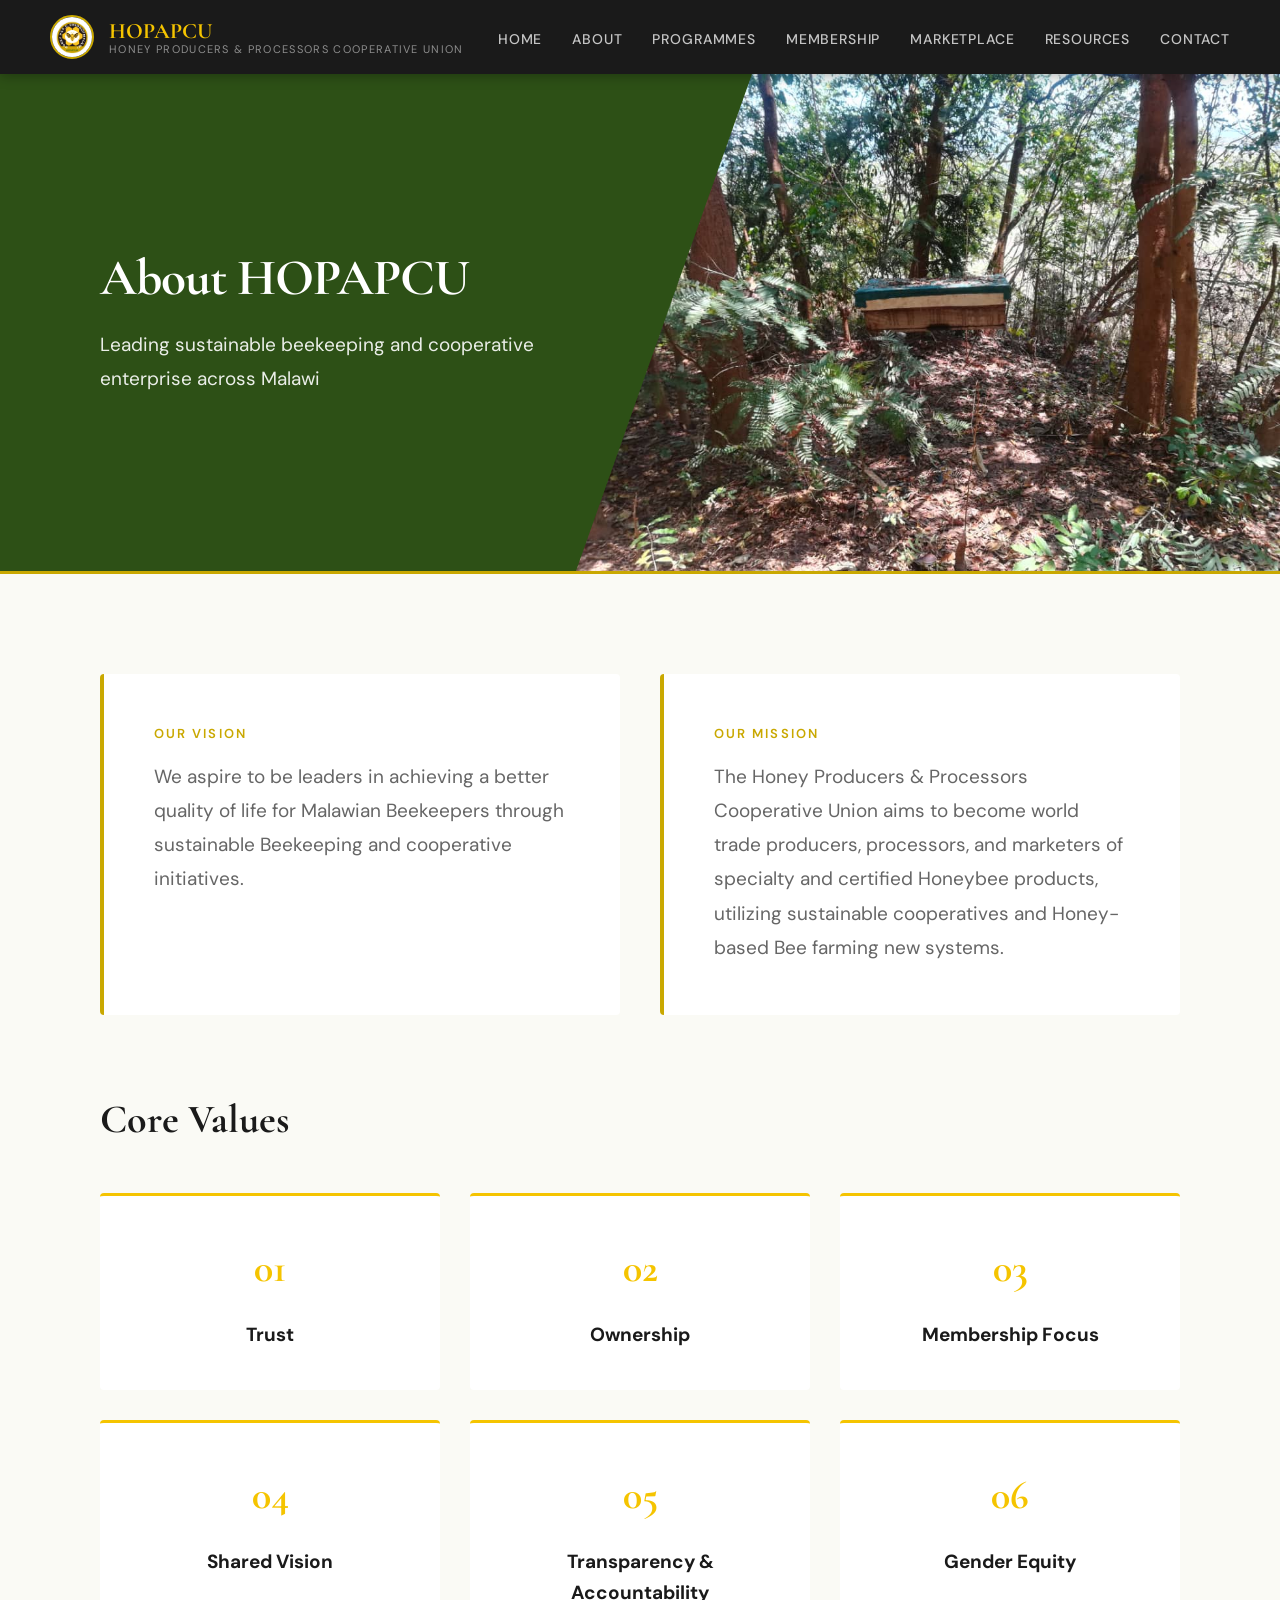
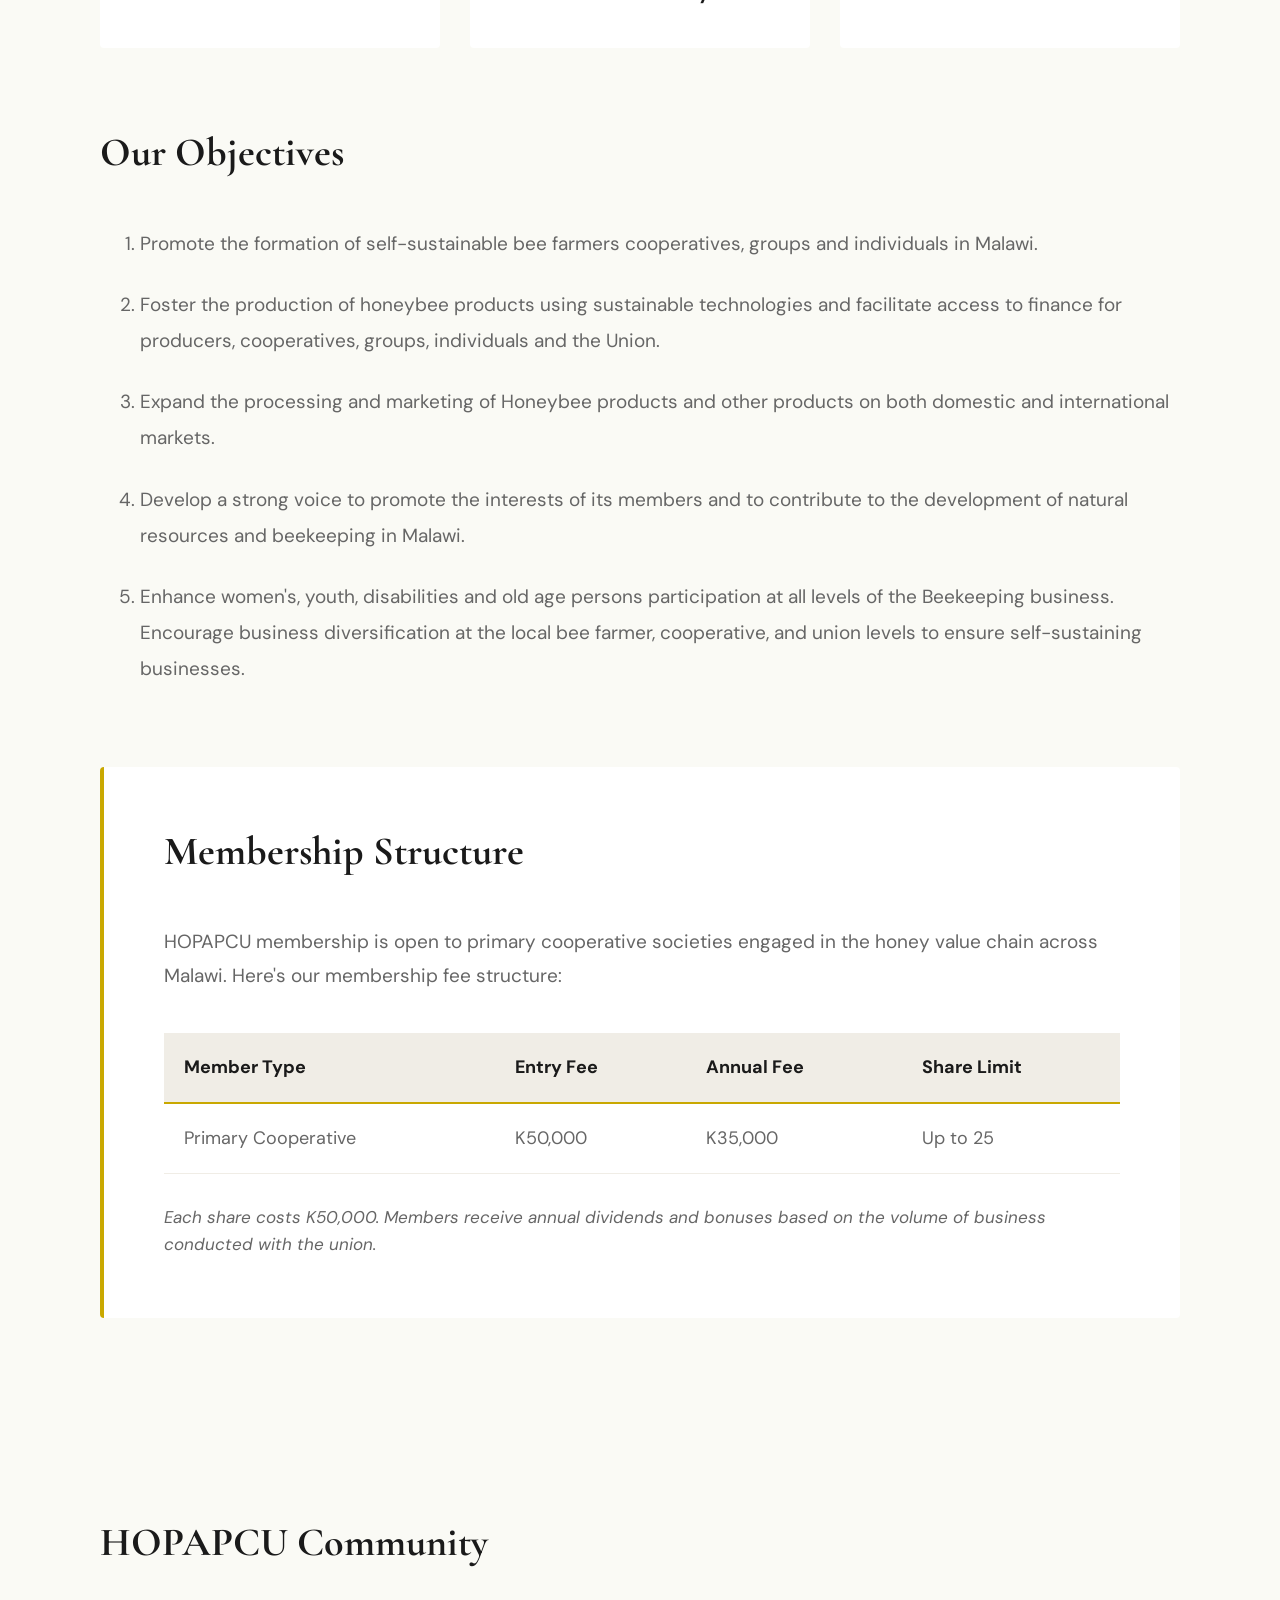
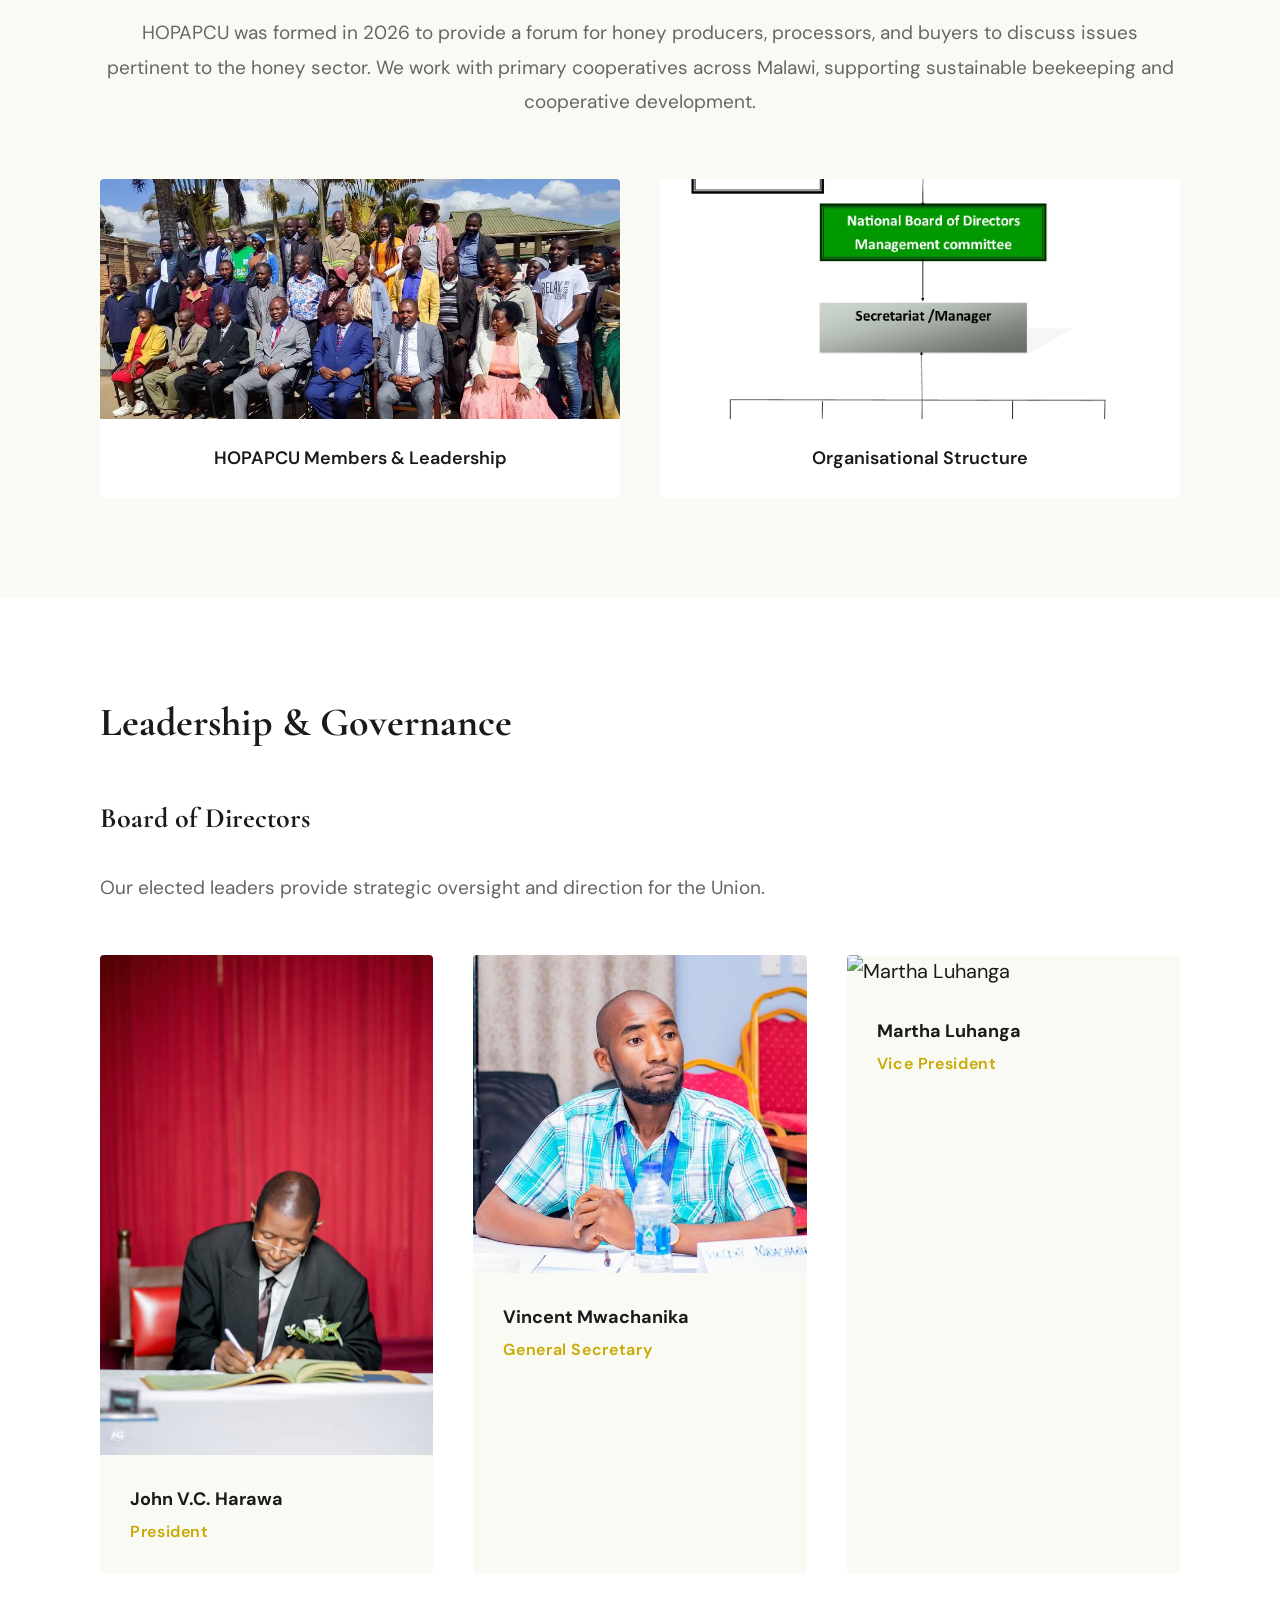
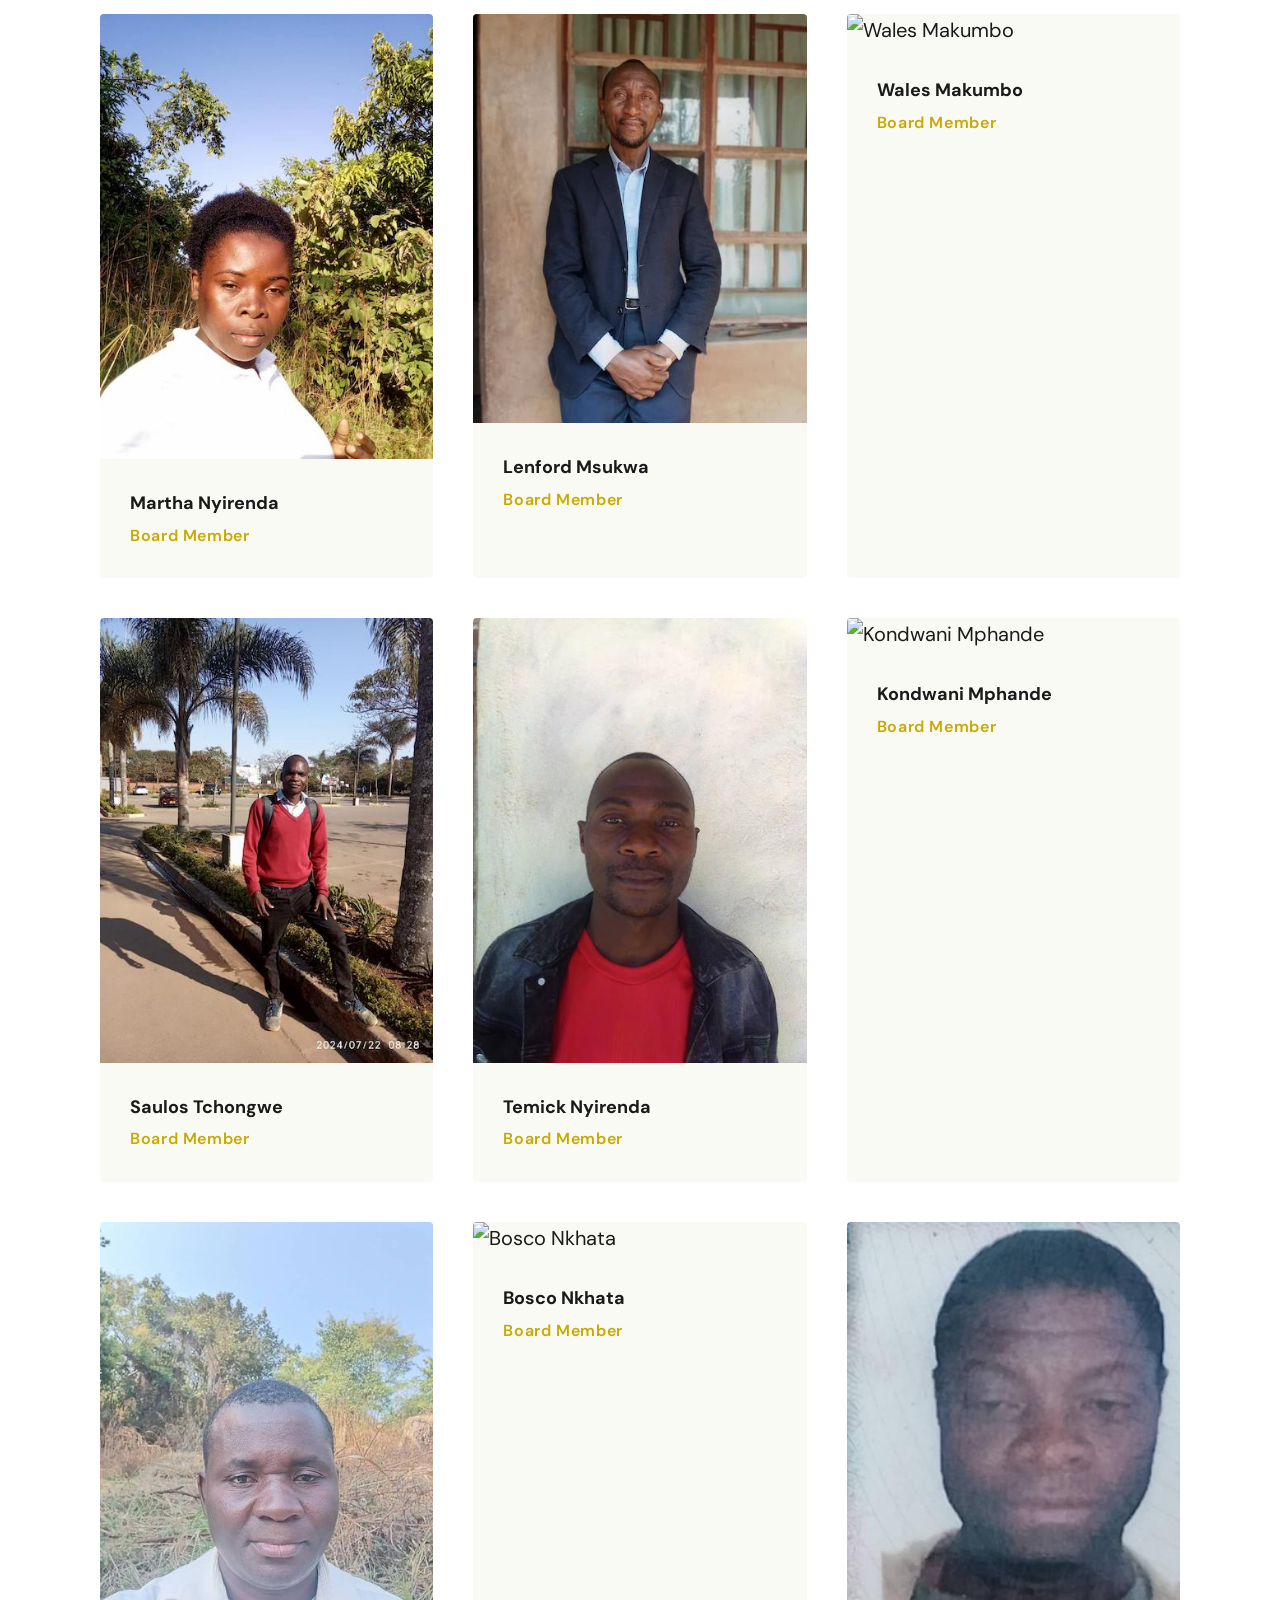
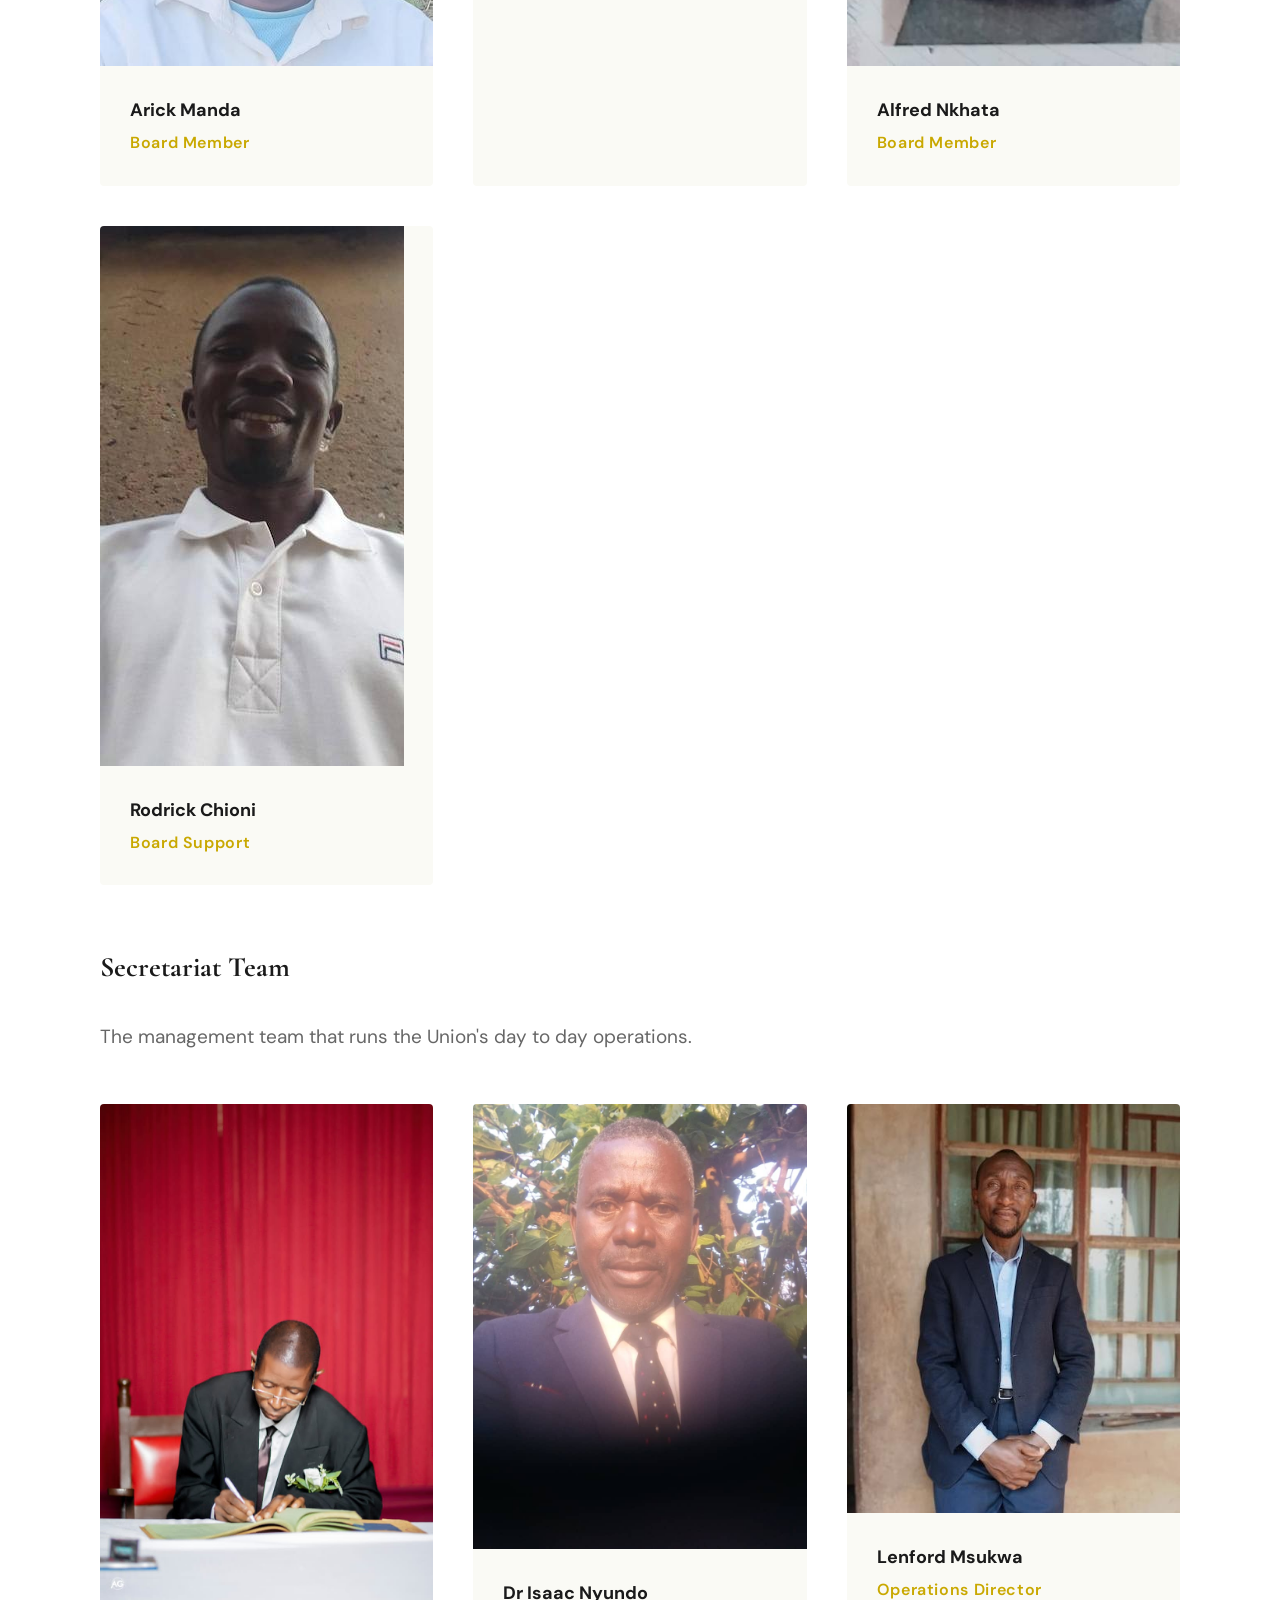
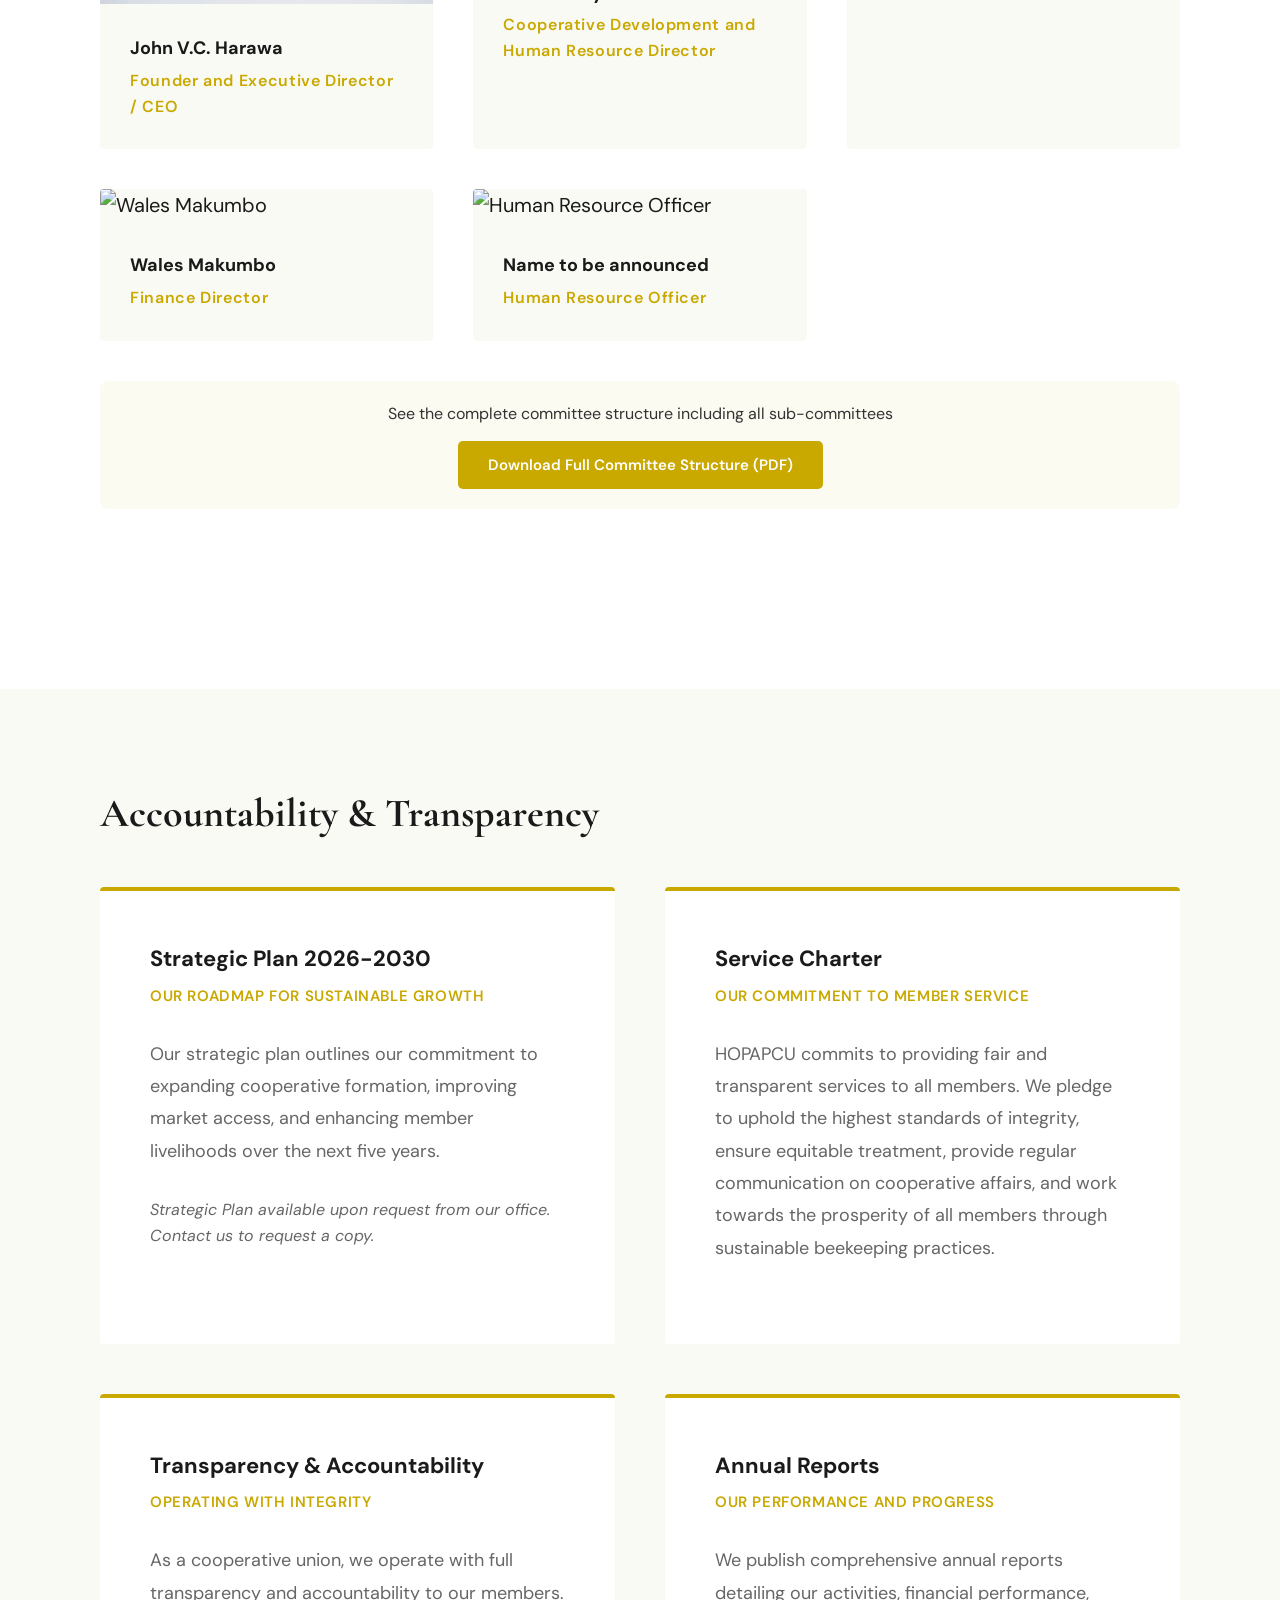
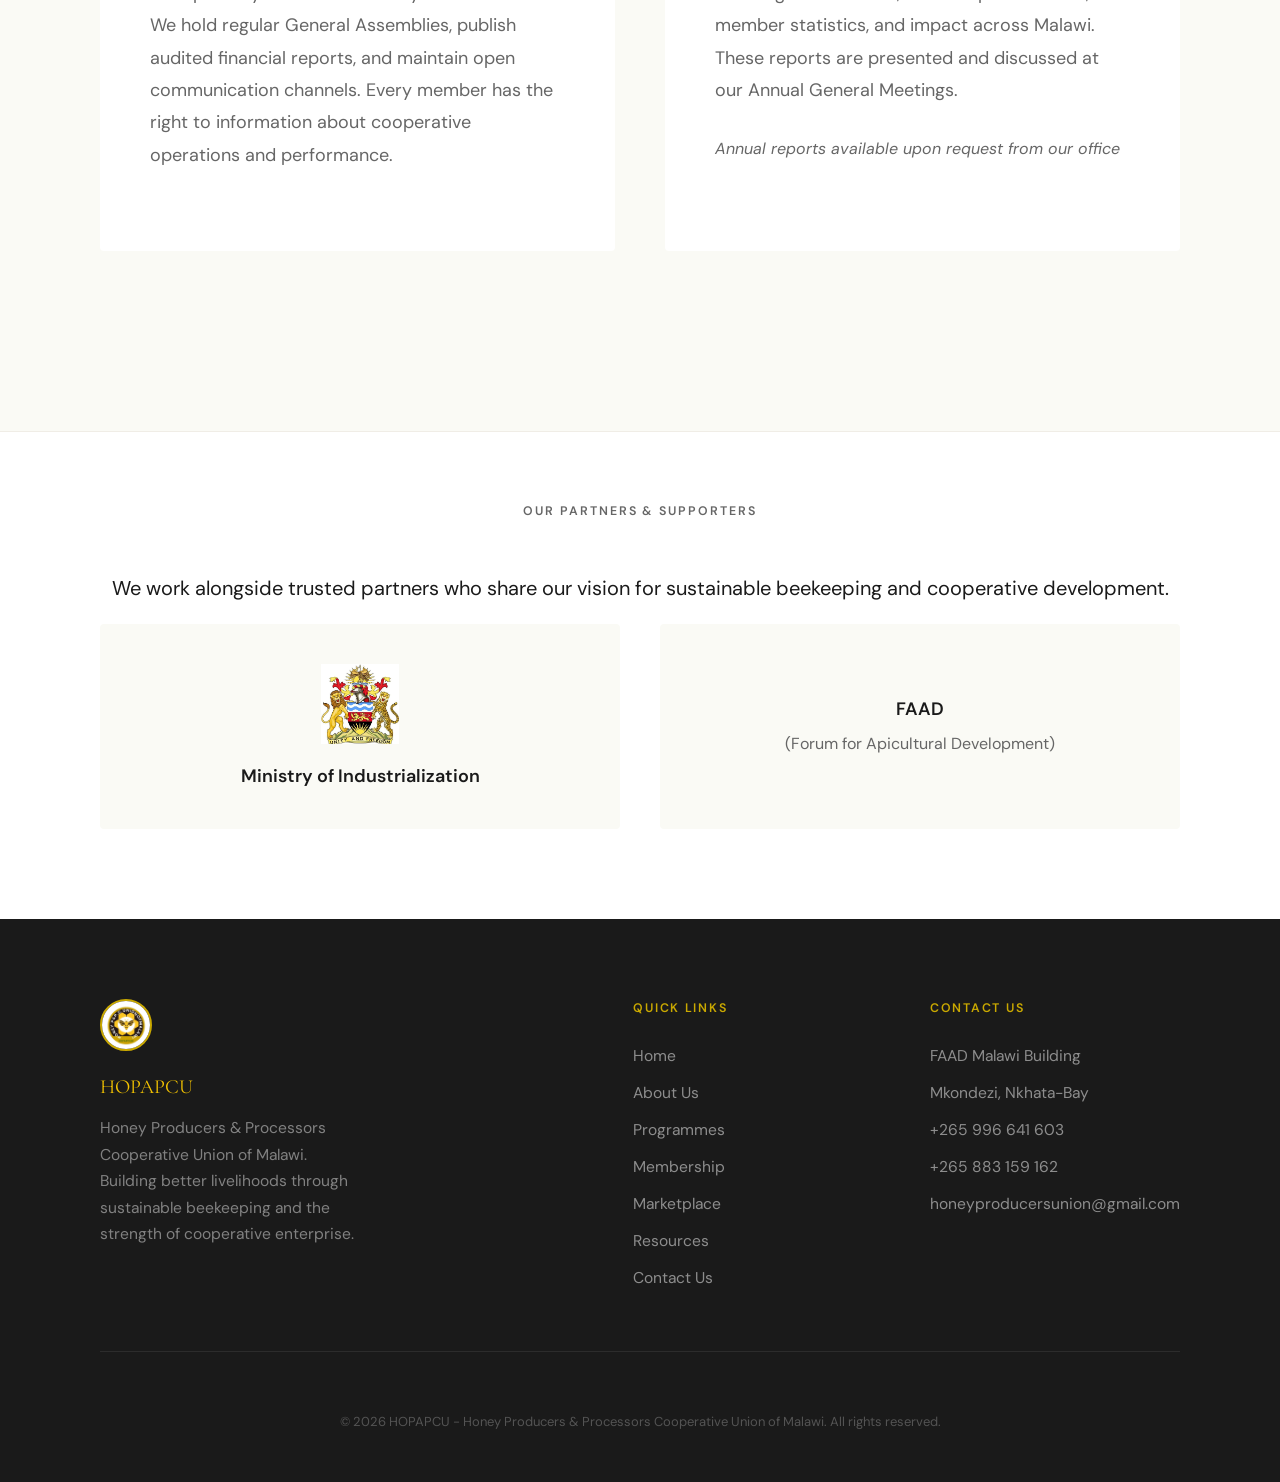
==== commit 06fe178d: "Fix broken links, anchors, alt text and spelling; repair contact header; rename Wales photo" ====
--- a/About-page/about.html
+++ b/About-page/about.html
@@ -27,7 +27,7 @@
 
     <ul class="nav-links">
       <li><a href="../Homepage/homepage.html">Home</a></li>
-      <li><a href="#about">About</a></li>
+      <li><a href="about.html">About</a></li>
       <li><a href="../programmes/programmes.html">Programmes</a></li>
       <li><a href="../membership-page/membership.html">Membership</a></li>
       <li><a href="../marketplace/marketplace.html">Marketplace</a></li>
@@ -48,7 +48,7 @@
       <p>Leading sustainable beekeeping and cooperative enterprise across Malawi</p>
     </div>
     <div class="page-header-image">
-      <img src="../images-and-resources/images/images/Mzenga EPA images/field-visit-hive-mzenga.jpg" alt="Beekeepers at work"/>
+      <img src="../images-and-resources/images/images/Mzenga EPA images/field-visit-hive-mzenga.jpg" alt="Beehive in the Mzenga EPA forest, Nkhata-Bay"/>
     </div>
   </section>
 
@@ -237,7 +237,7 @@
 
     <!-- 6 -->
      <div class="team-card fade-in">
-      <img src="../images-and-resources/images/members/about-vice-secreatary-wales-makumbo.jpg" alt="Wales Makumbo" class="team-photo-img"/>
+      <img src="../images-and-resources/images/members/about-vice-secretary-wales-makumbo.jpg" alt="Wales Makumbo" class="team-photo-img"/>
       <div class="team-info">
         <p class="team-name">Wales Makumbo</p>
         <p class="team-title">Board Member</p>
@@ -342,7 +342,7 @@
 
     <!-- 4 -->
     <div class="team-card fade-in">
-      <img src="../images-and-resources/images/members/about-vice-secreatary-wales-makumbo.jpg" alt="Wales Makumbo" class="team-photo-img"/>
+      <img src="../images-and-resources/images/members/about-vice-secretary-wales-makumbo.jpg" alt="Wales Makumbo" class="team-photo-img"/>
       <div class="team-info">
         <p class="team-name">Wales Makumbo</p>
         <p class="team-title">Finance Director</p>
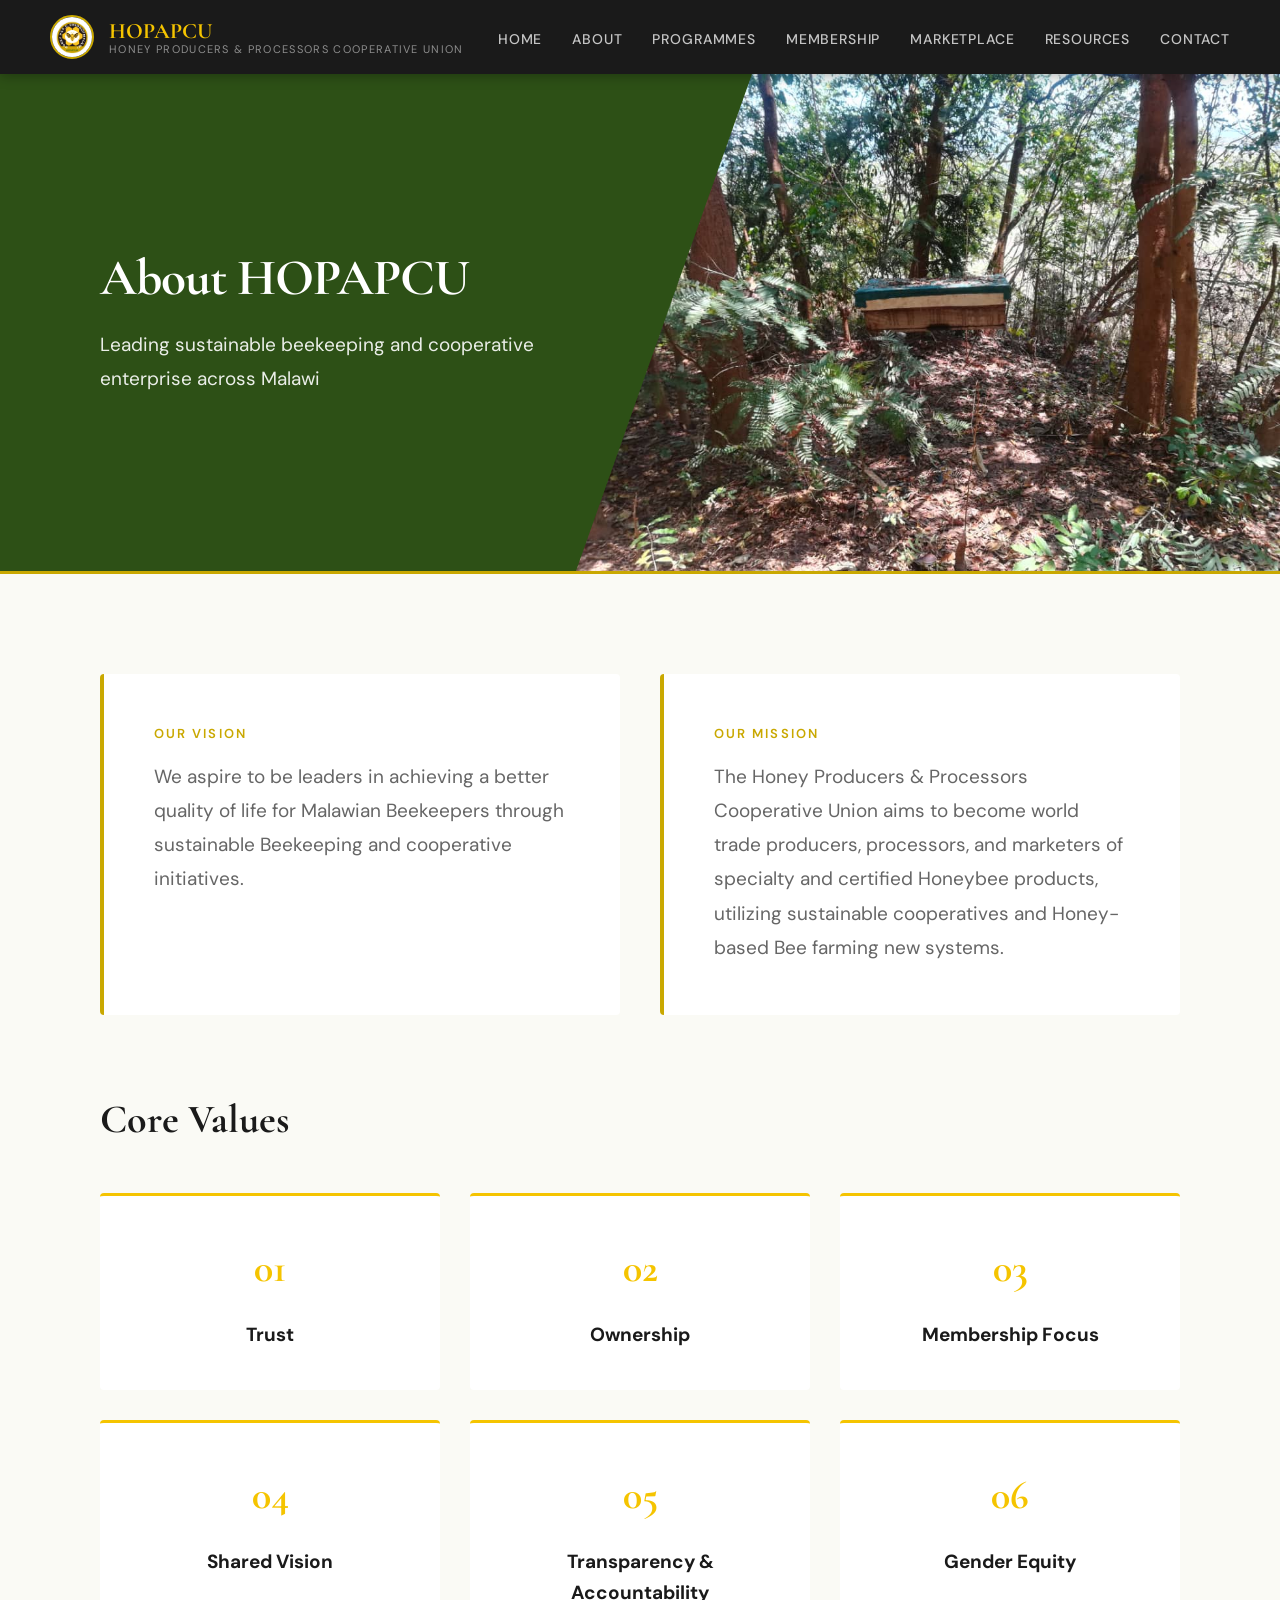
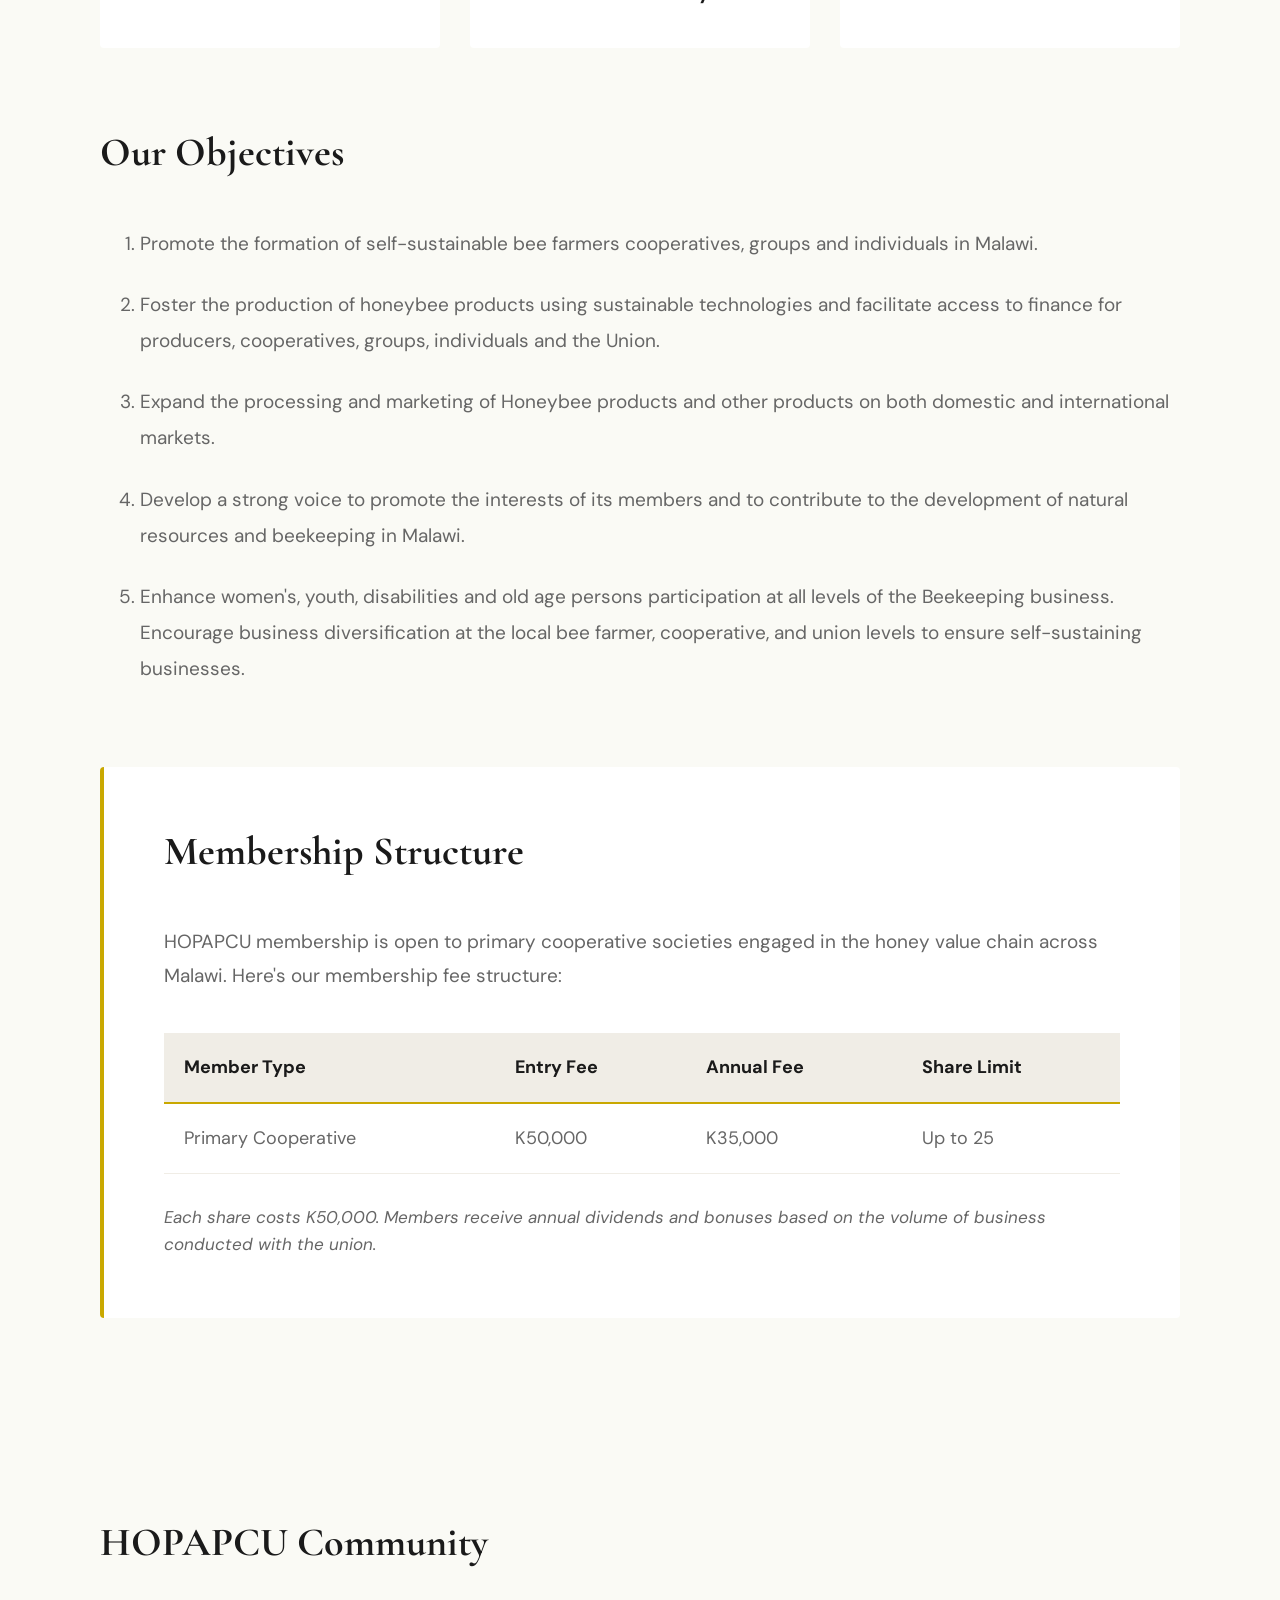
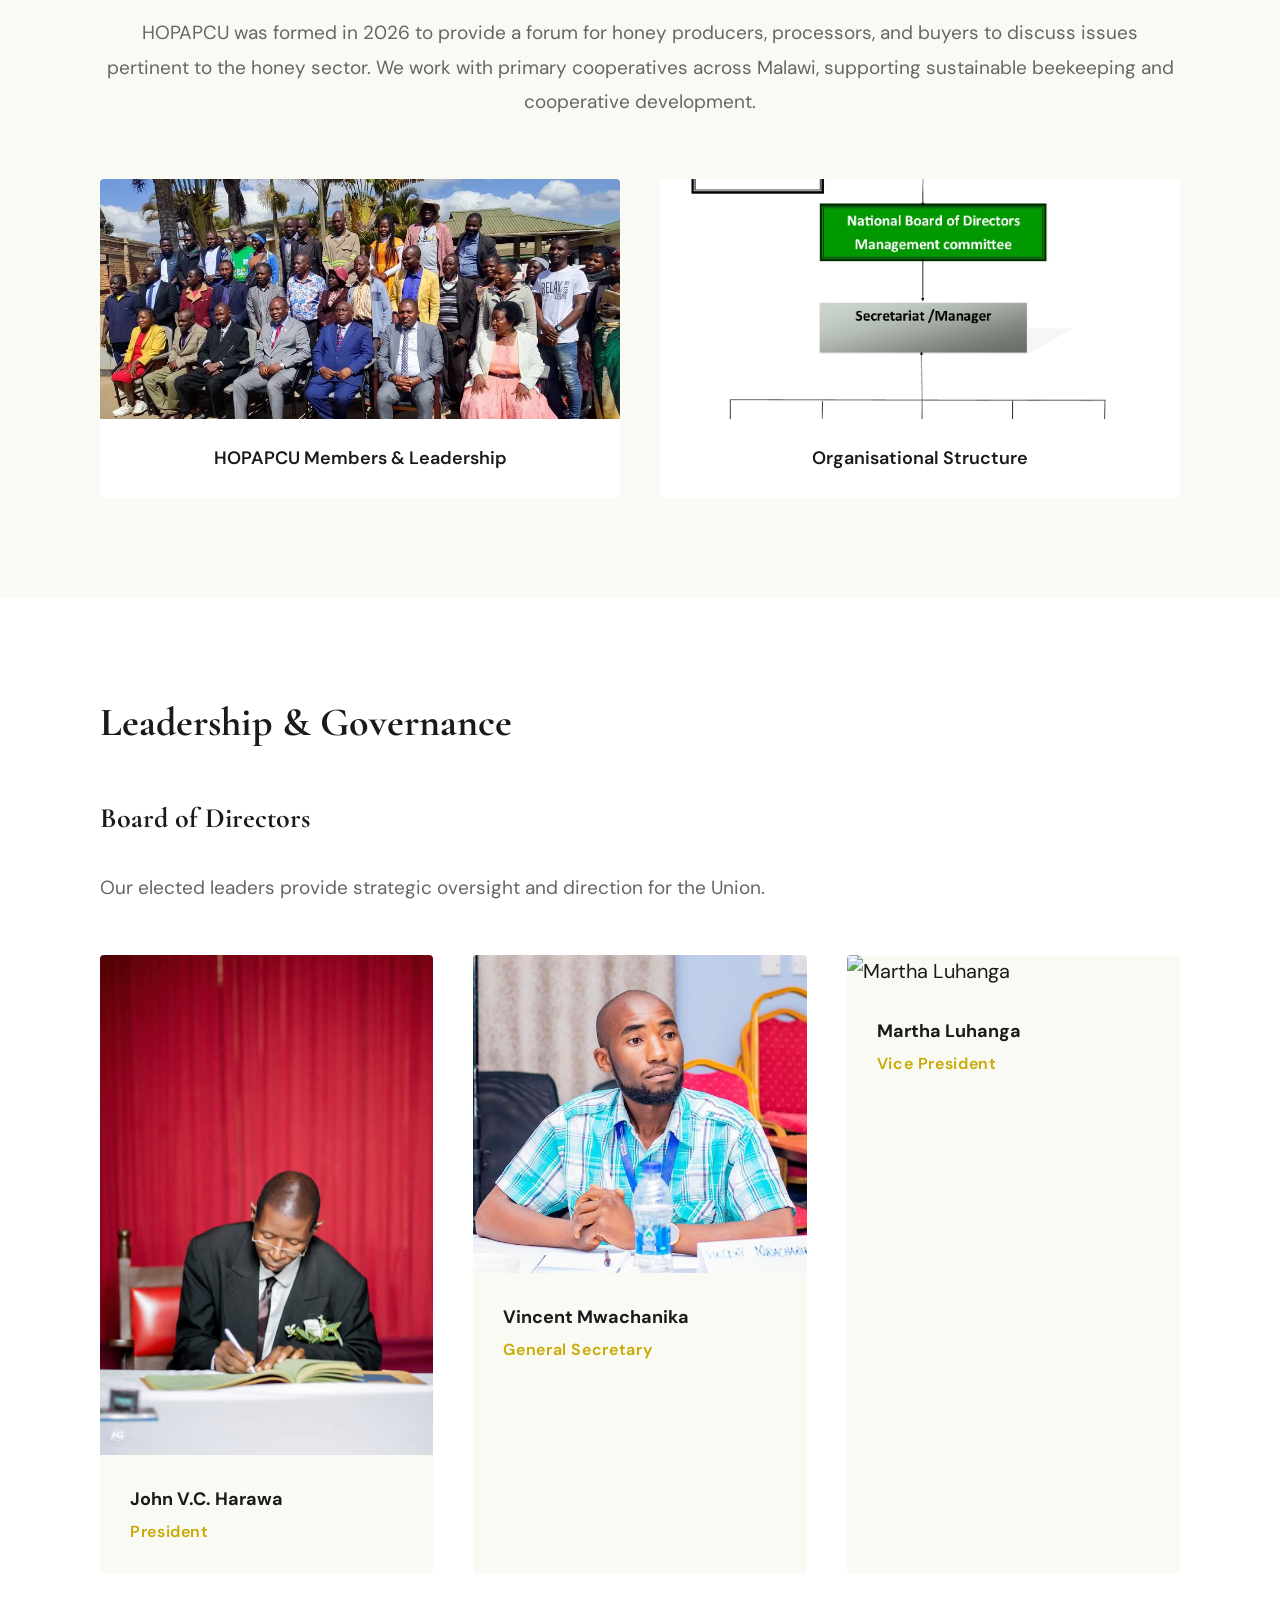
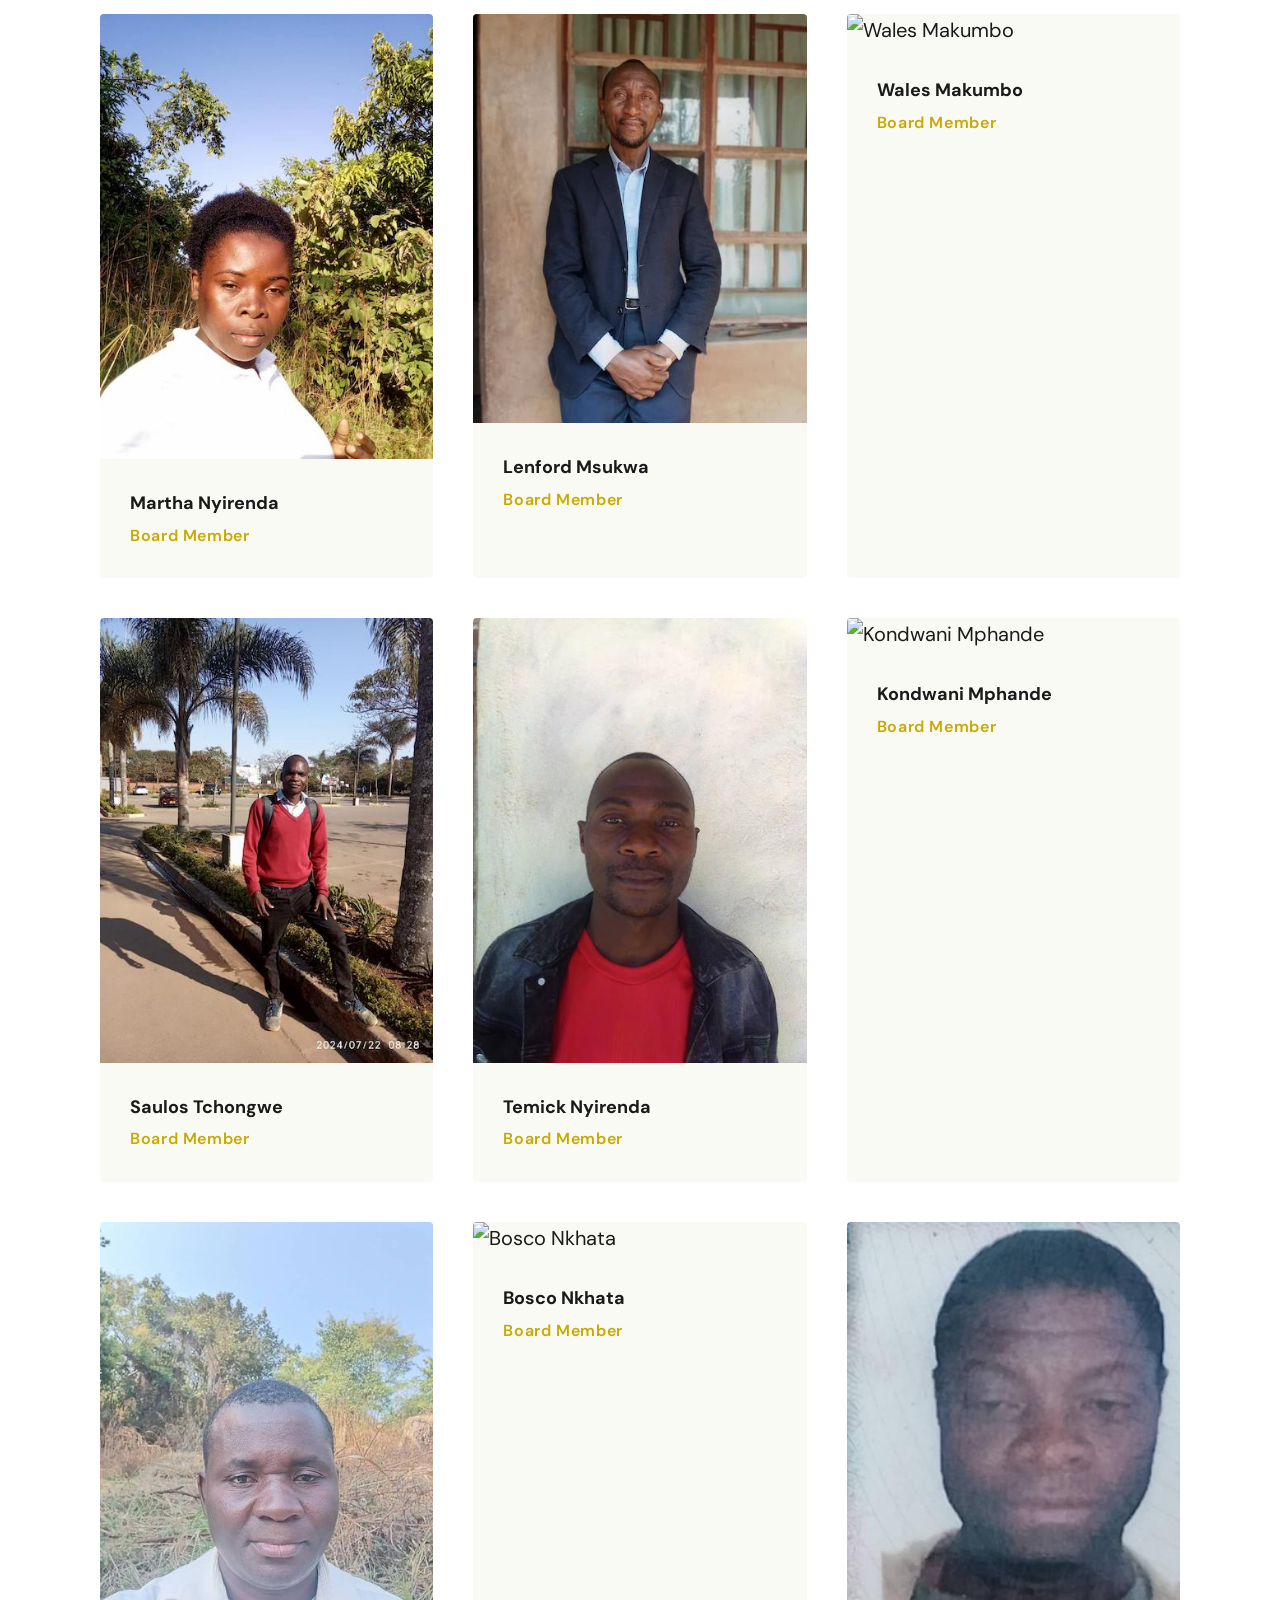
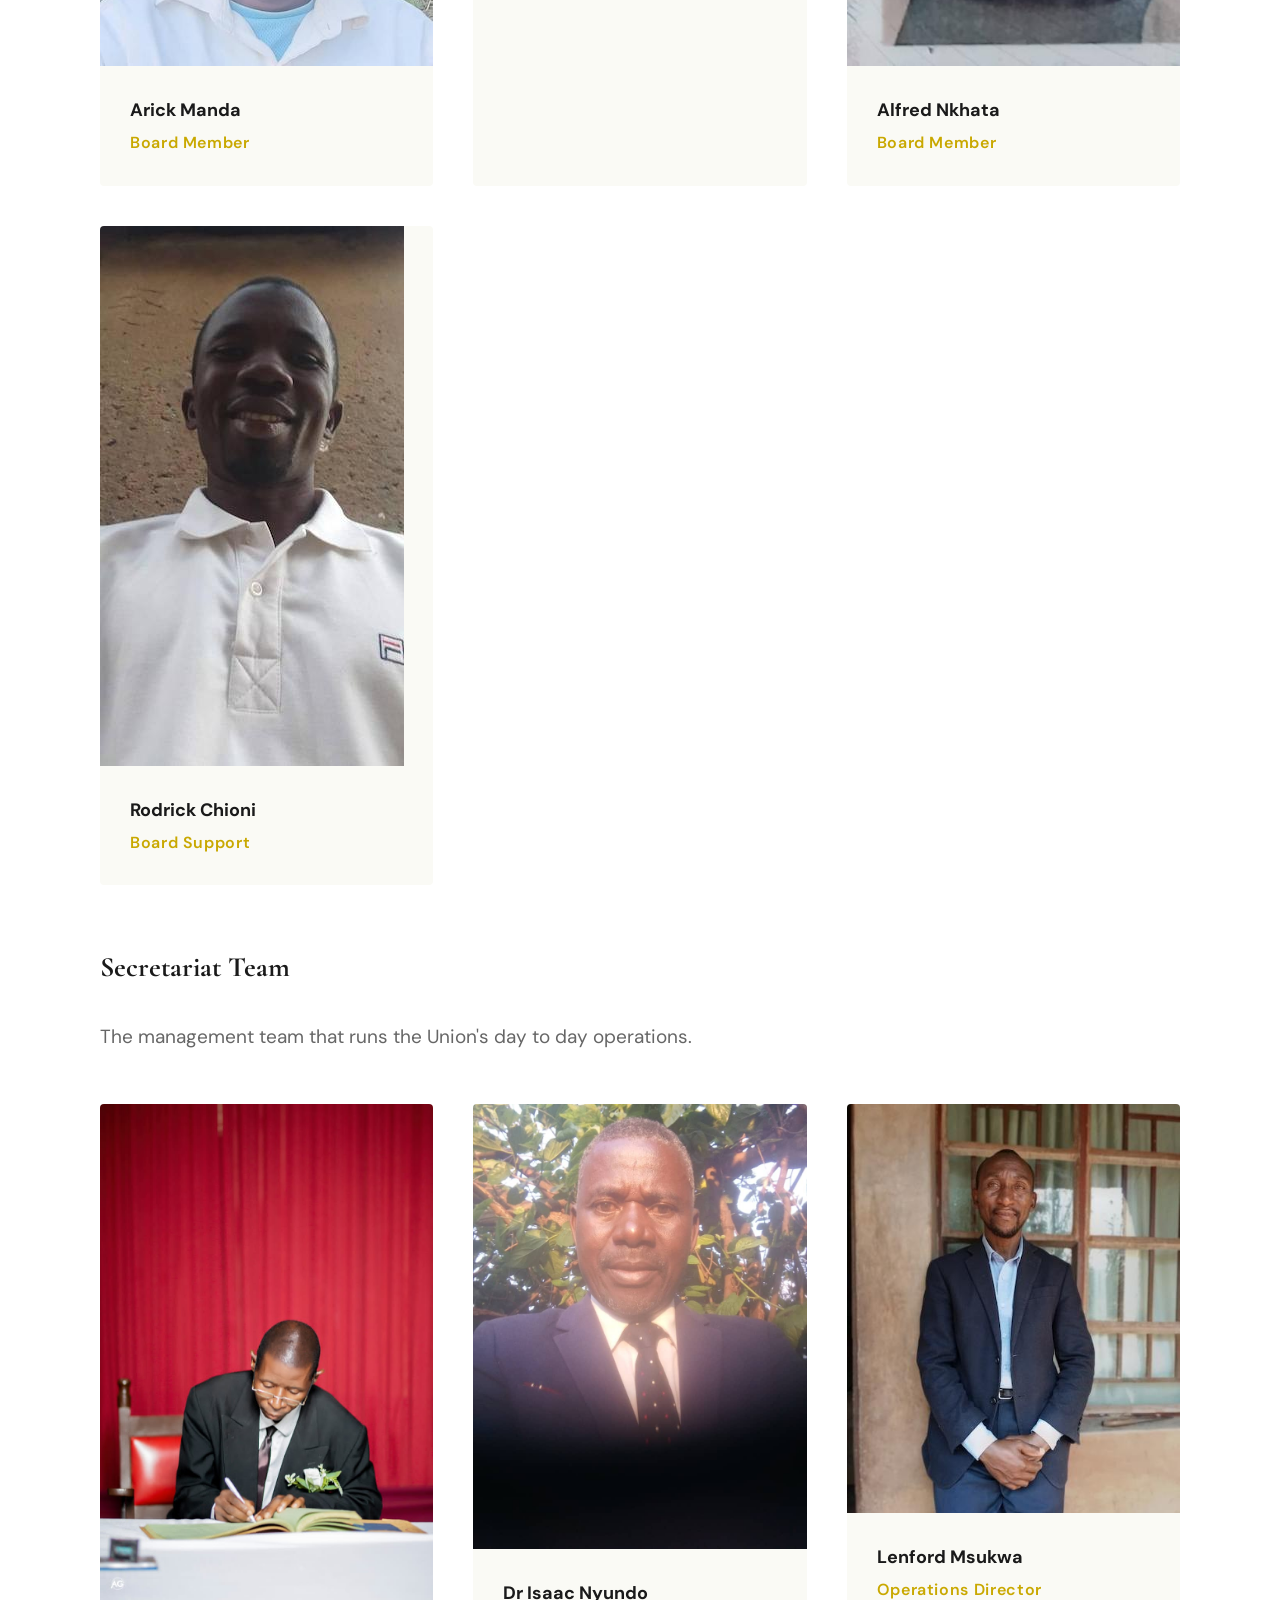
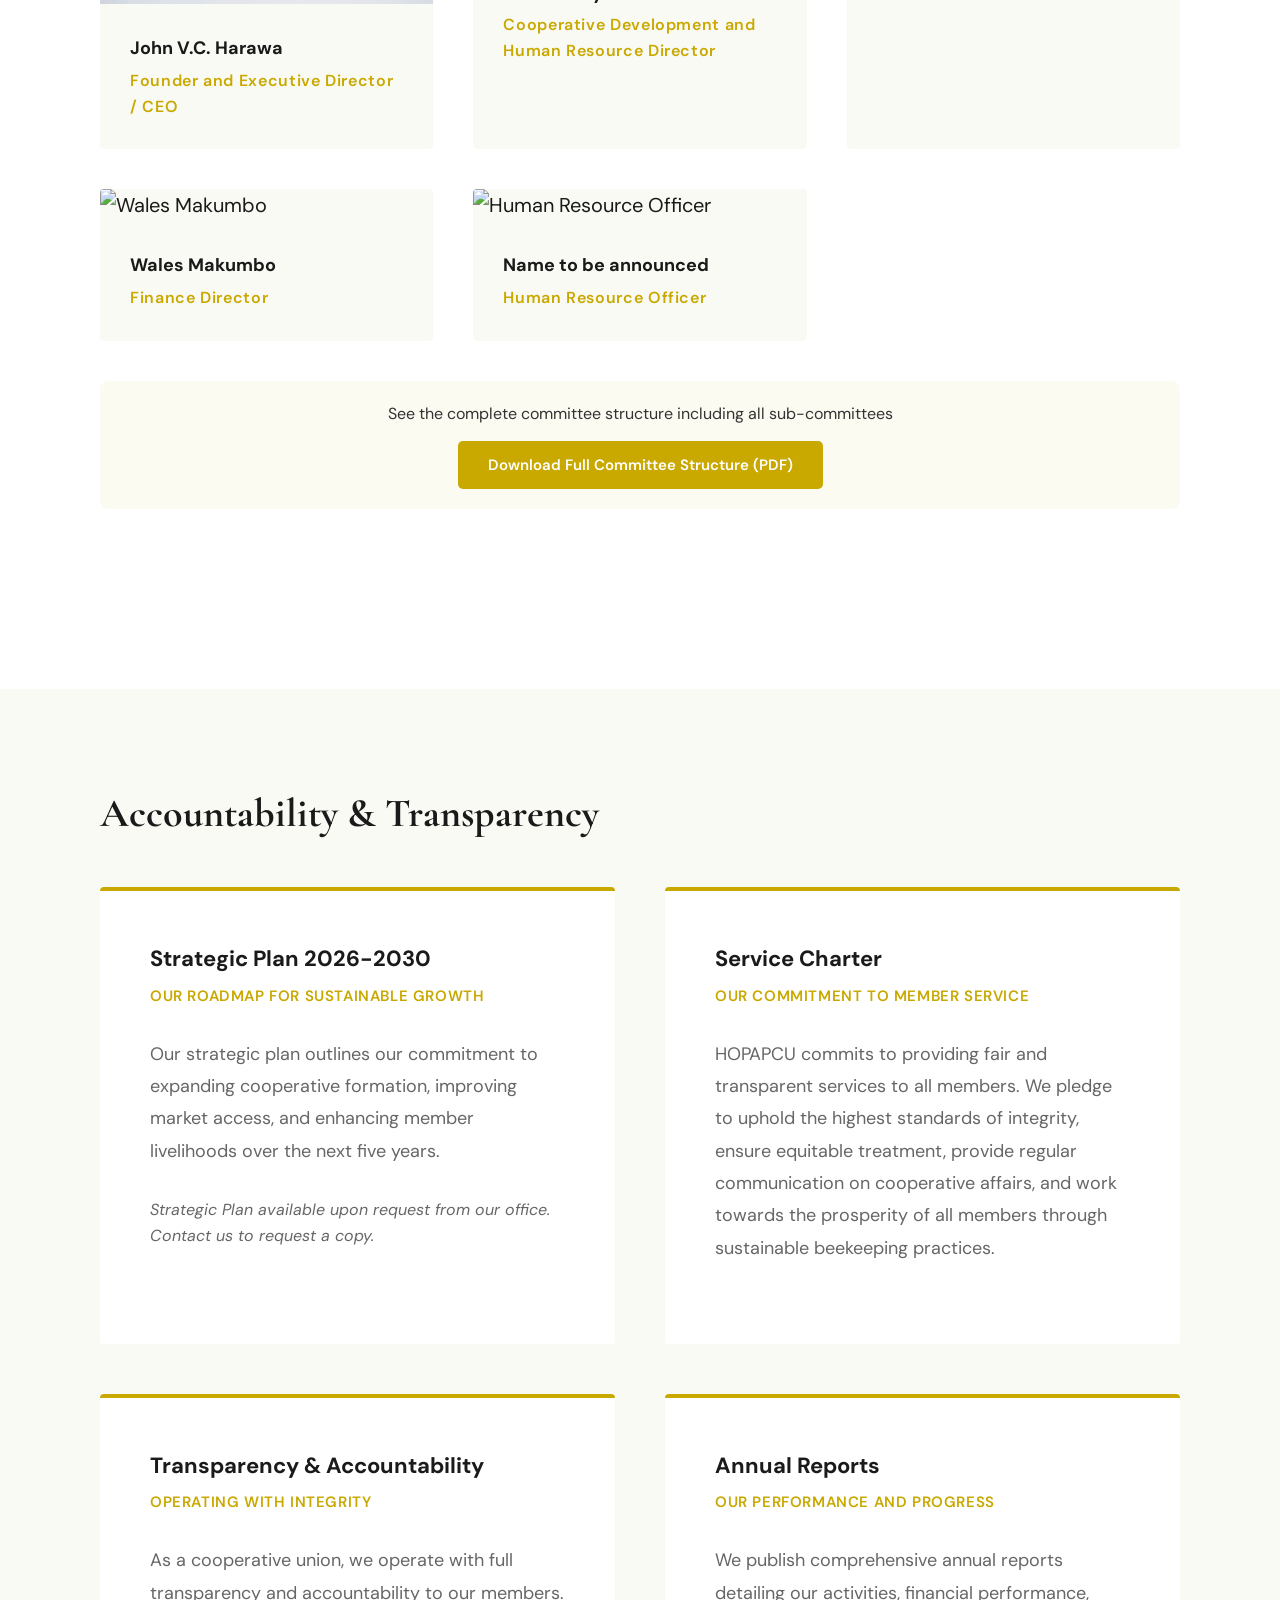
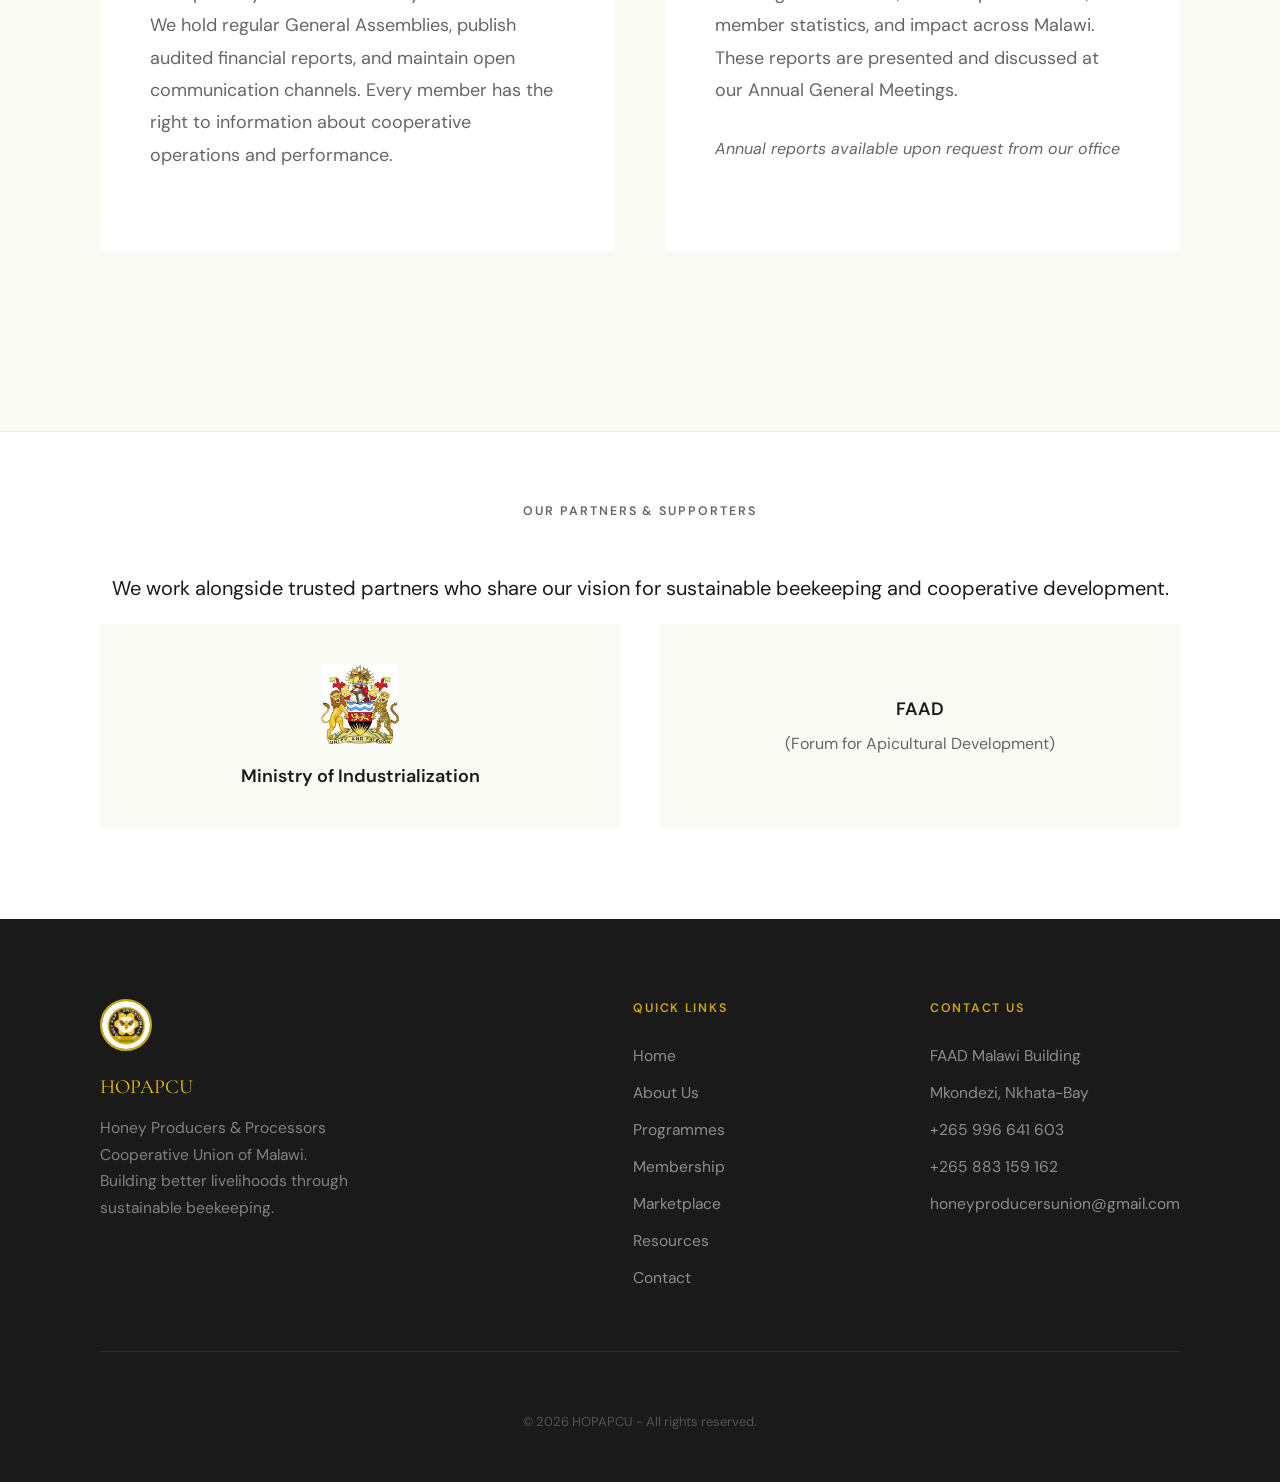
==== commit cadc678b: "Fix mobile overflow, standardise footers, add inline form errors, clickable contacts, favicon and de" ====
--- a/About-page/about.html
+++ b/About-page/about.html
@@ -506,17 +506,16 @@
   </section>
 
   <!-- FOOTER (shared pattern) -->
-  <footer>
+  <footer id="footer">
     <div class="footer-inner">
       <div class="footer-grid">
 
         <div class="footer-brand">
-          <img src="../images-and-resources/images/logo_clipped.jpeg" alt="HOPAPCU Logo"/>
+          <a href="../Homepage/homepage.html"><img src="../images-and-resources/images/logo_clipped.jpeg" alt="HOPAPCU Logo"/></a>
           <p class="footer-brand-name">HOPAPCU</p>
           <p class="footer-brand-text">
             Honey Producers & Processors Cooperative Union of Malawi.
-            Building better livelihoods through sustainable beekeeping
-            and the strength of cooperative enterprise.
+            Building better livelihoods through sustainable beekeeping.
           </p>
         </div>
 
@@ -524,12 +523,12 @@
           <h4>Quick Links</h4>
           <ul>
             <li><a href="../Homepage/homepage.html">Home</a></li>
-            <li><a href="about.html">About Us</a></li>
+            <li><a href="../About-page/about.html">About Us</a></li>
             <li><a href="../programmes/programmes.html">Programmes</a></li>
             <li><a href="../membership-page/membership.html">Membership</a></li>
             <li><a href="../marketplace/marketplace.html">Marketplace</a></li>
             <li><a href="../resources/resources.html">Resources</a></li>
-            <li><a href="../contact/contact.html">Contact Us</a></li>
+            <li><a href="../contact/contact.html">Contact</a></li>
           </ul>
         </div>
 
@@ -547,8 +546,7 @@
       </div>
 
       <div class="footer-bottom">
-        © 2026 HOPAPCU - Honey Producers & Processors Cooperative Union of Malawi.
-        All rights reserved.
+        &copy; 2026 HOPAPCU - All rights reserved.
       </div>
     </div>
   </footer>
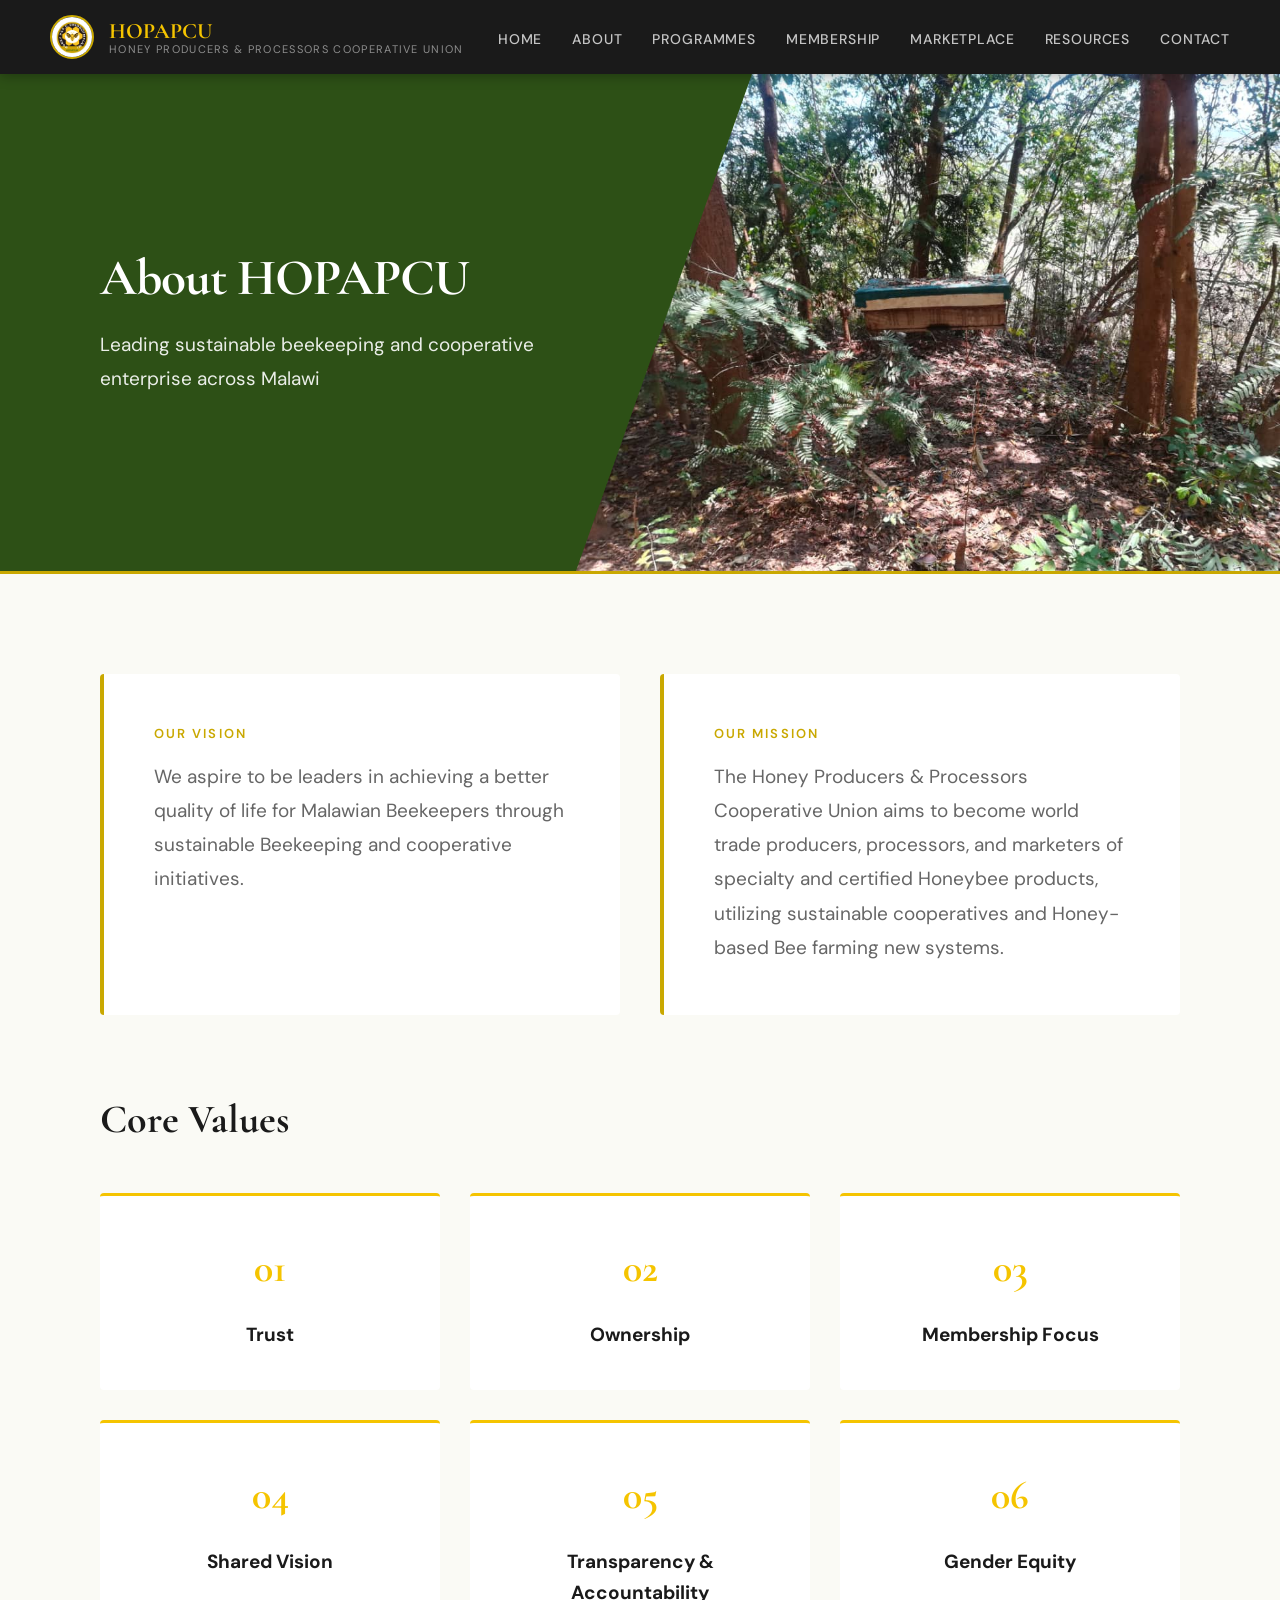
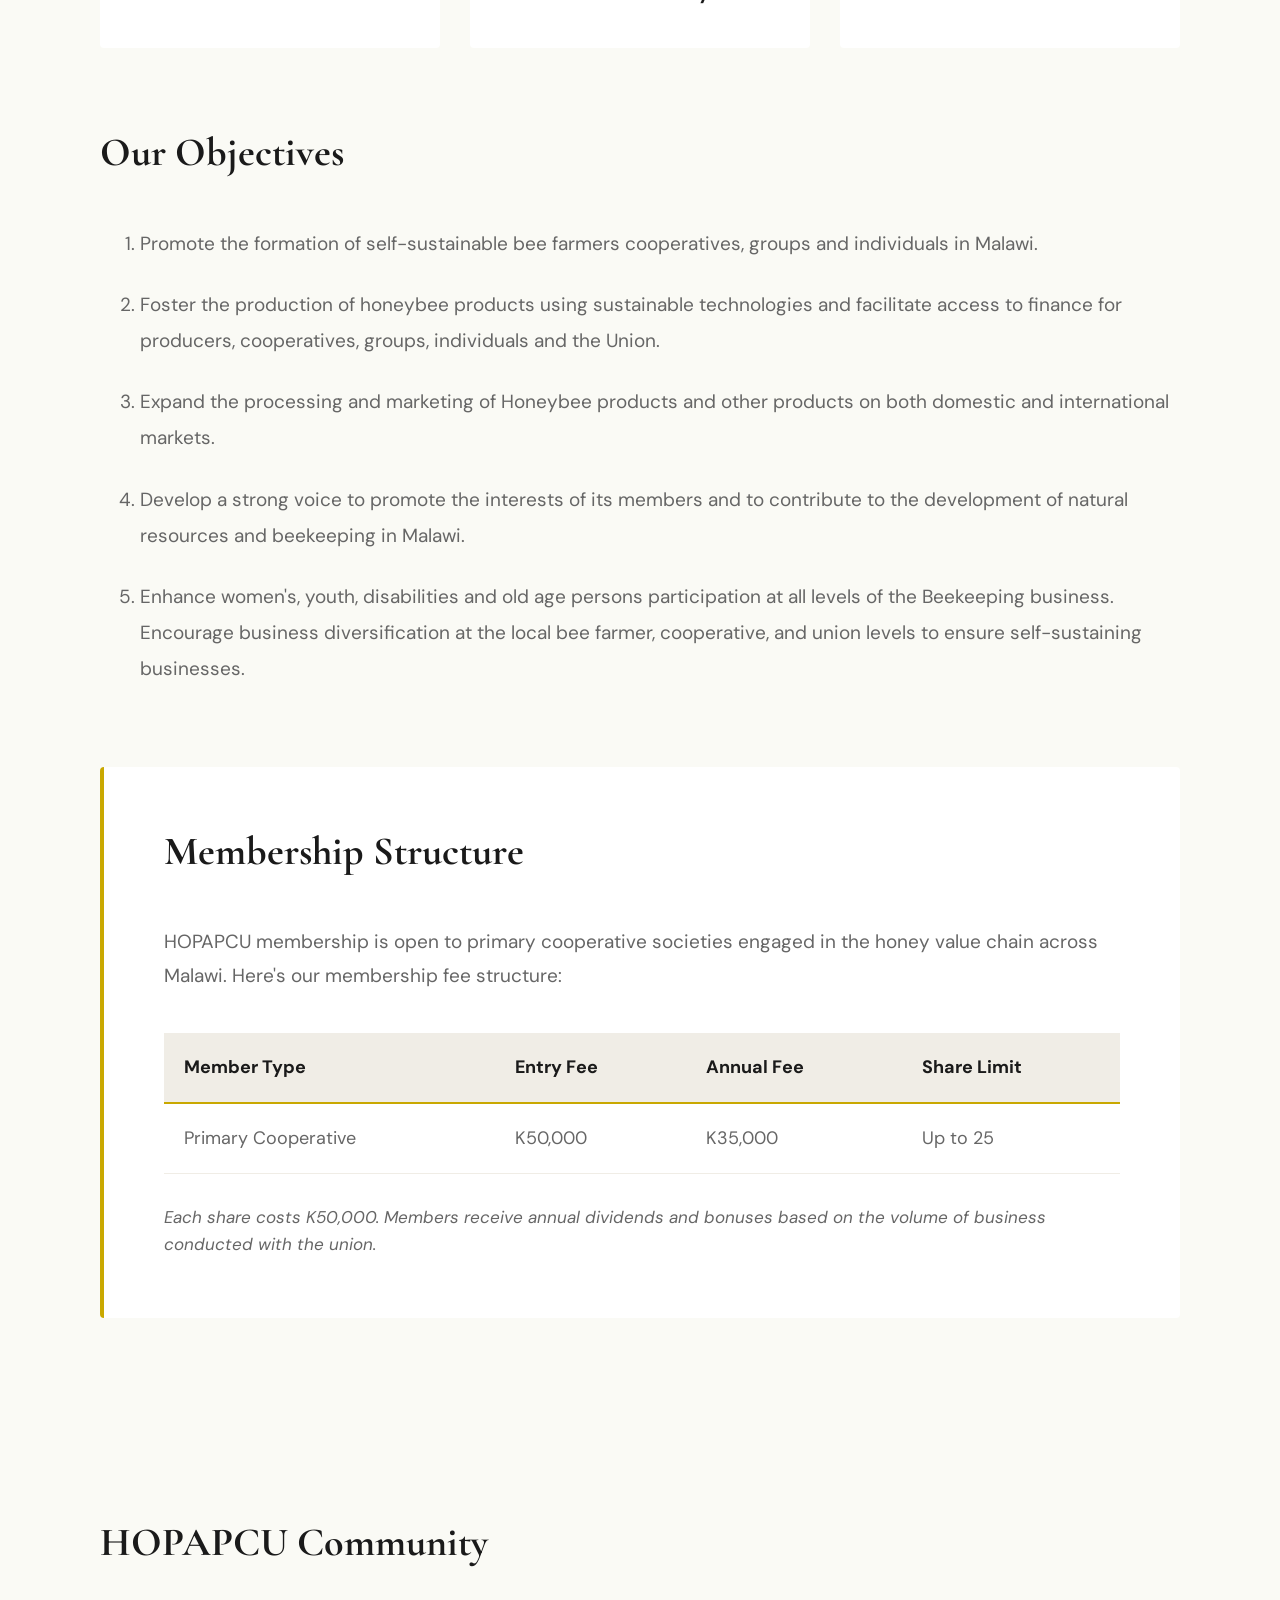
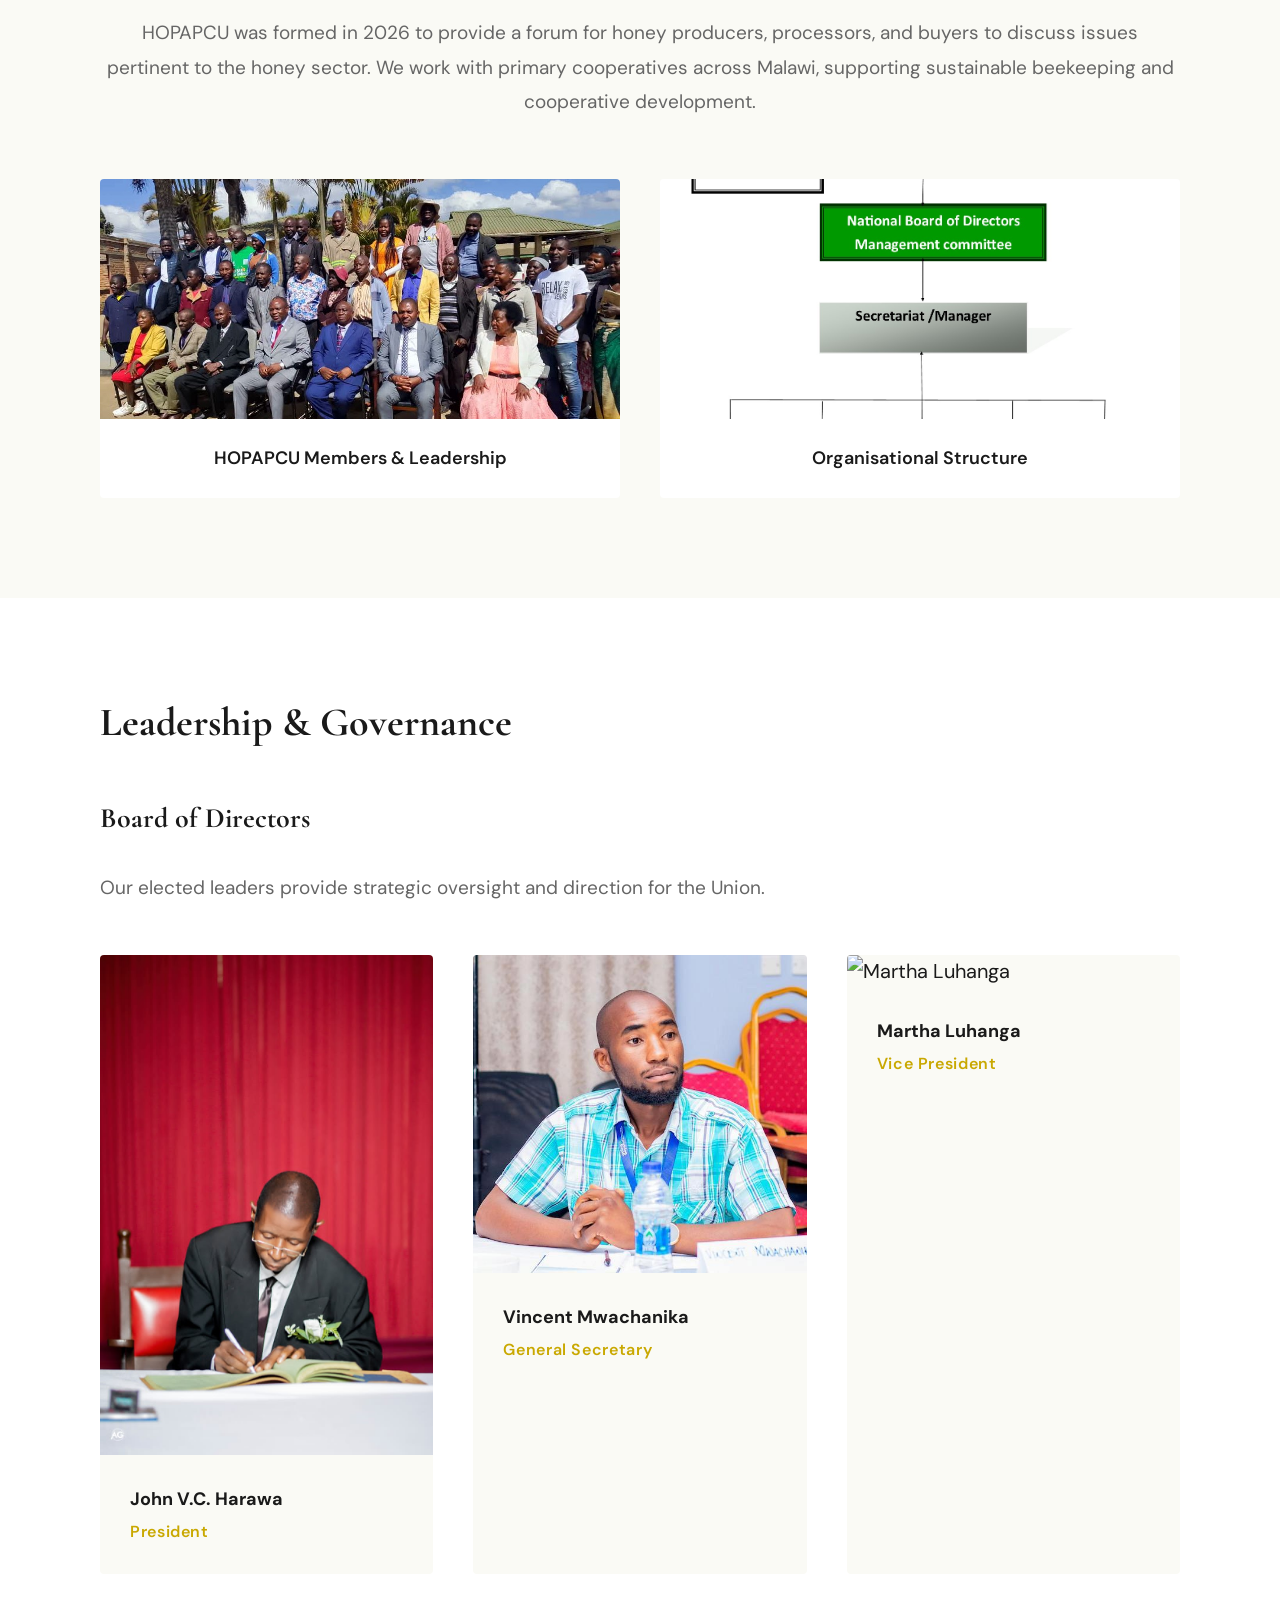
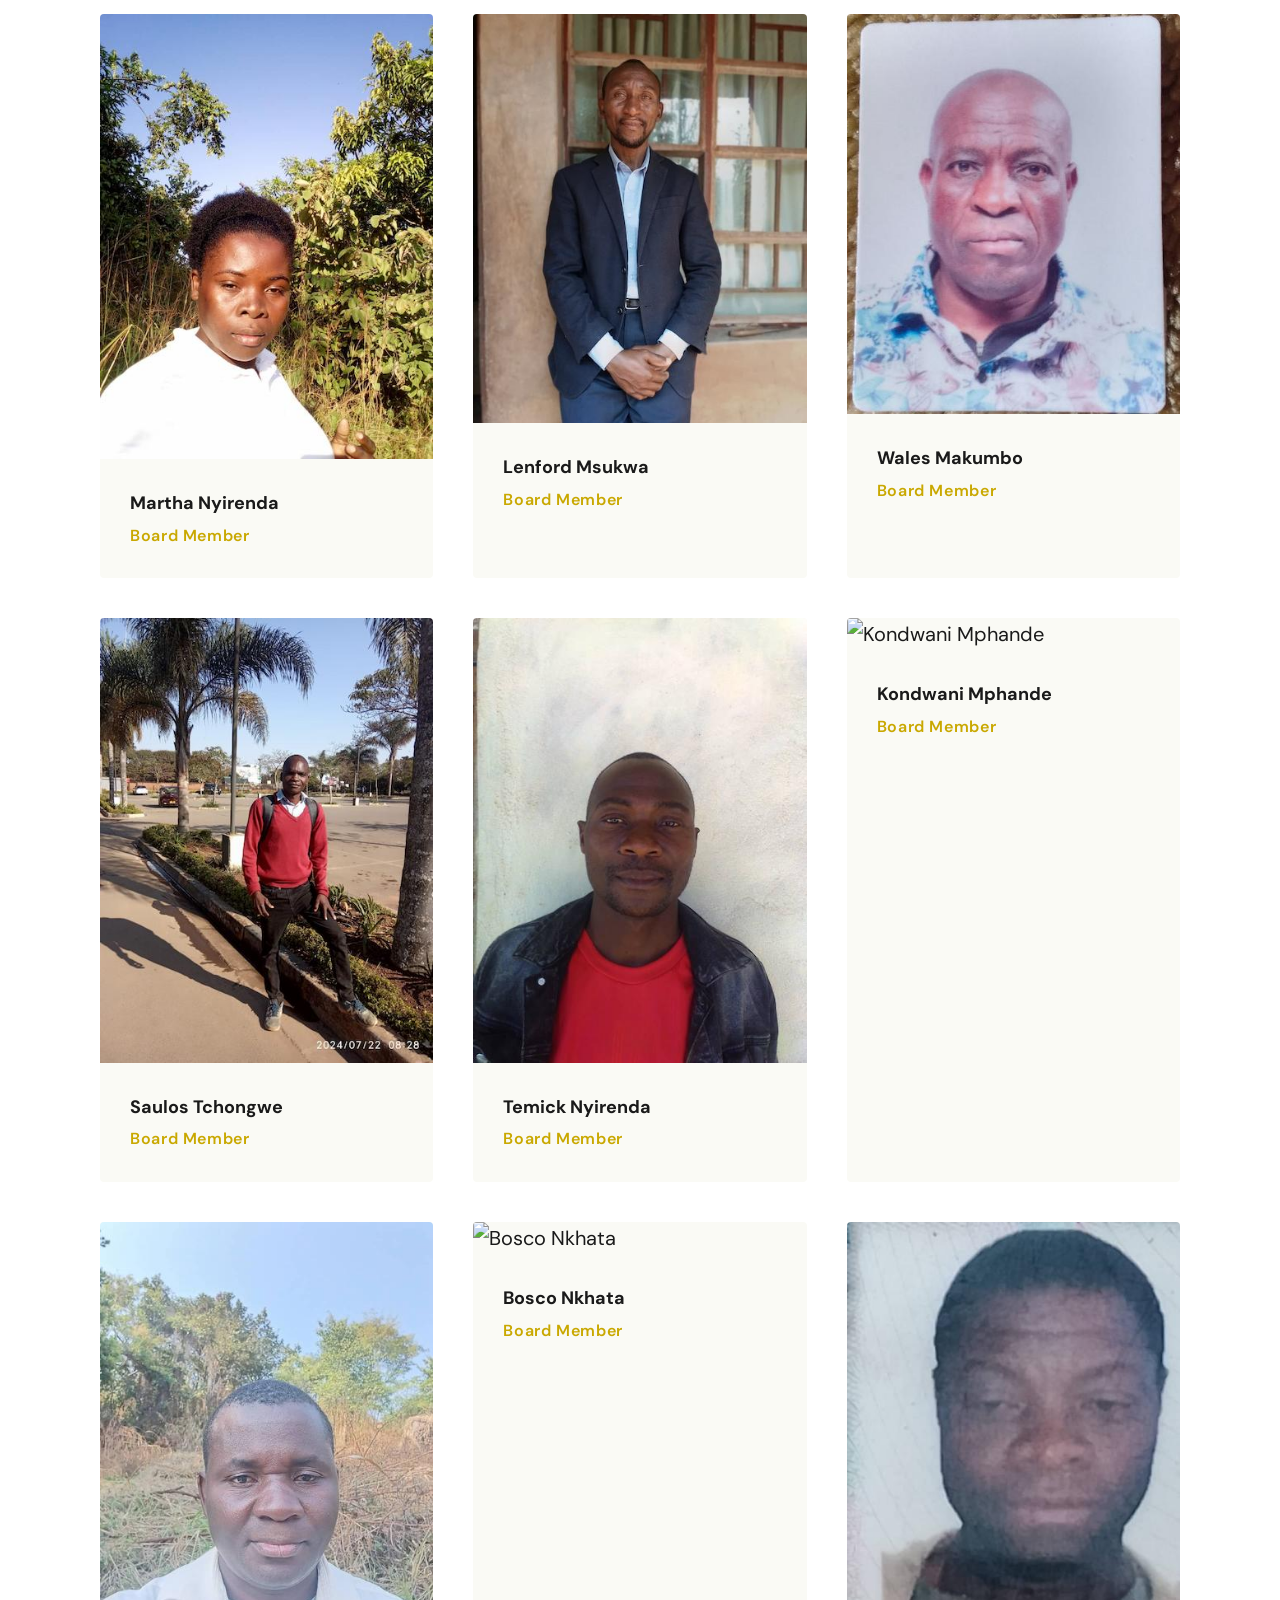
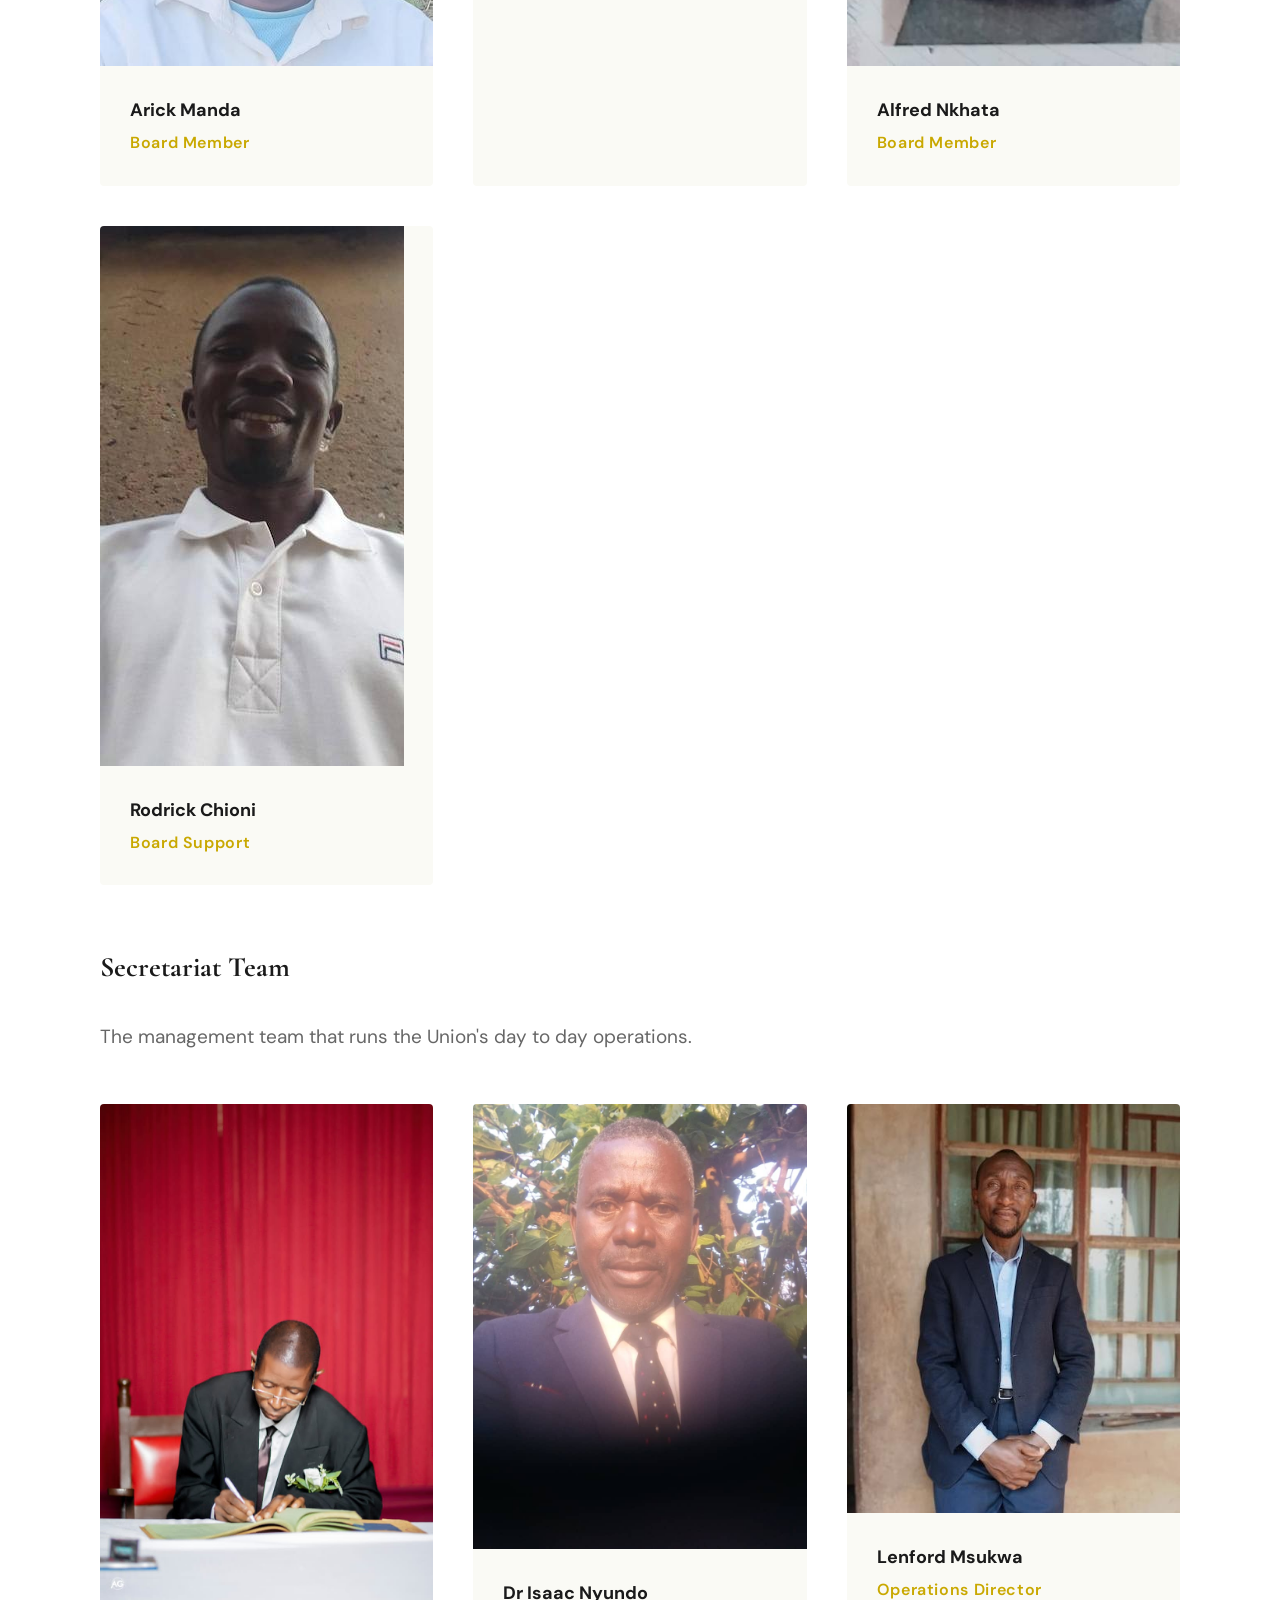
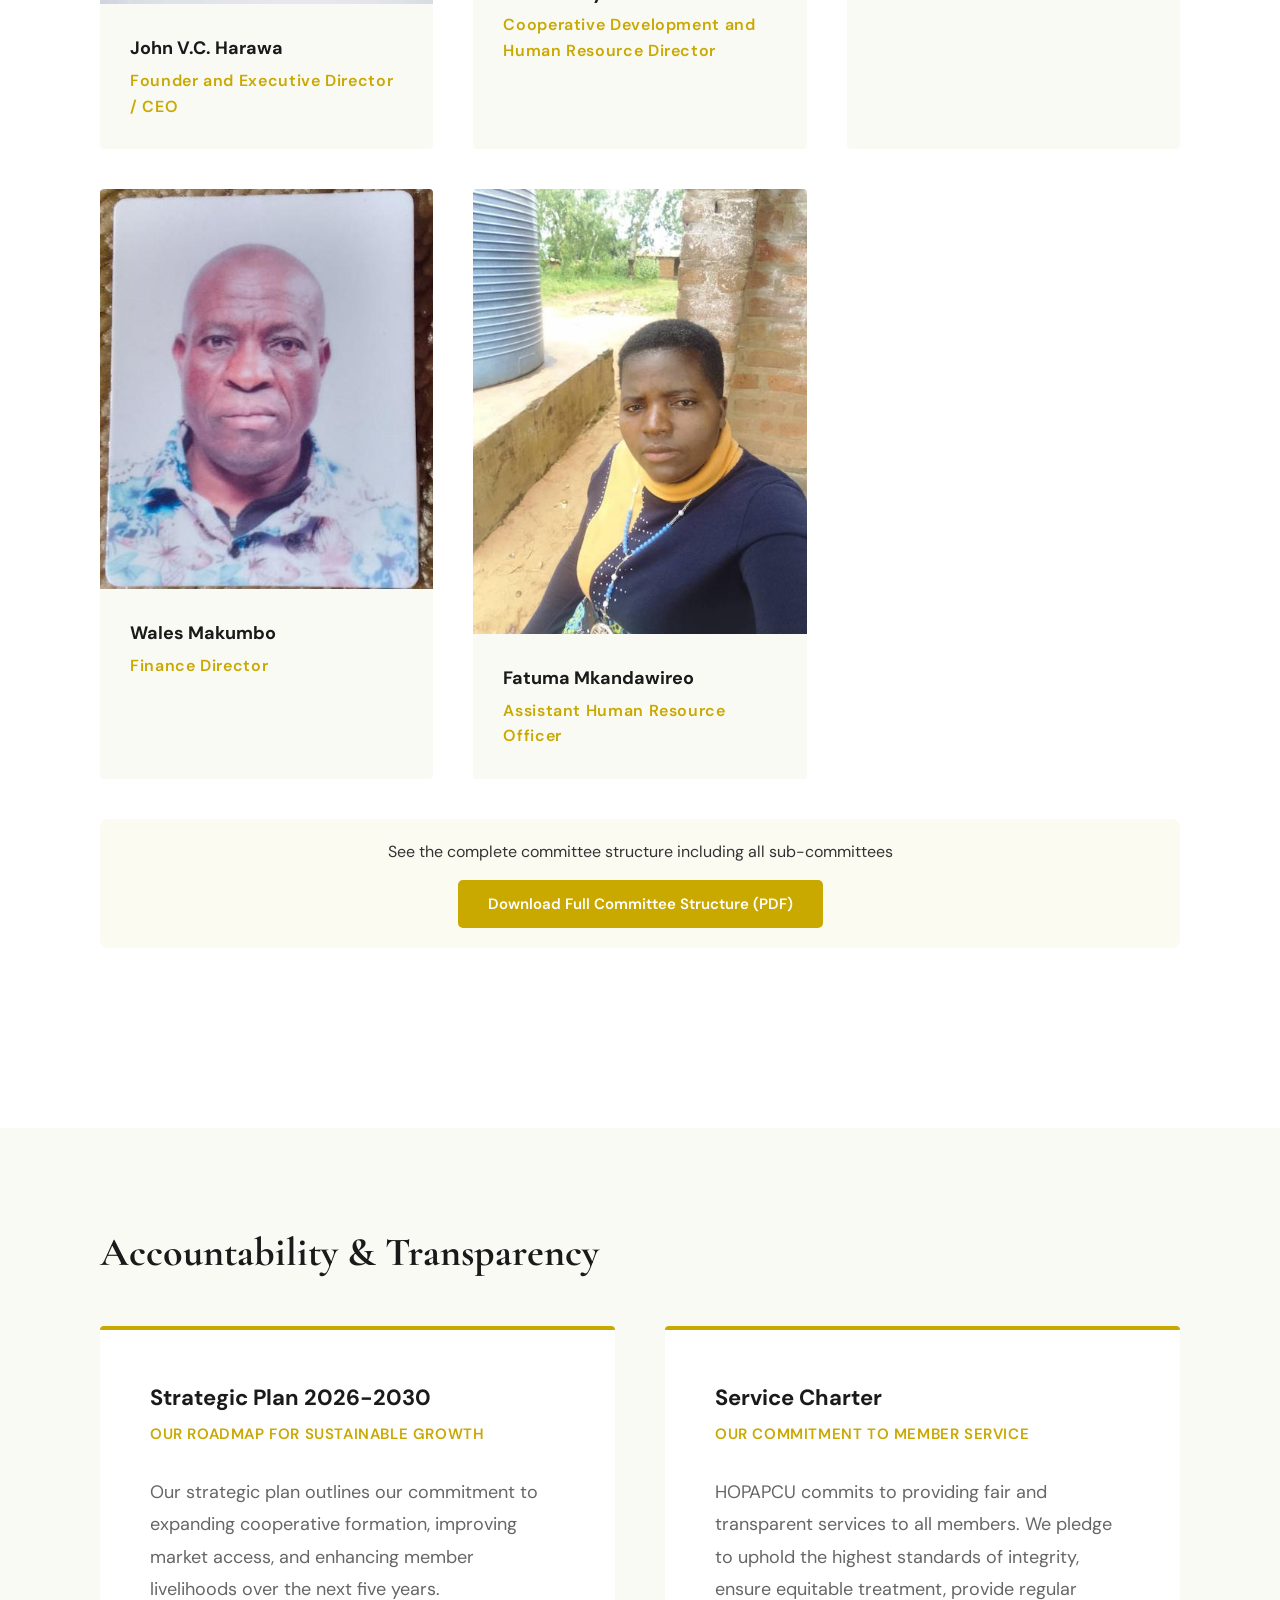
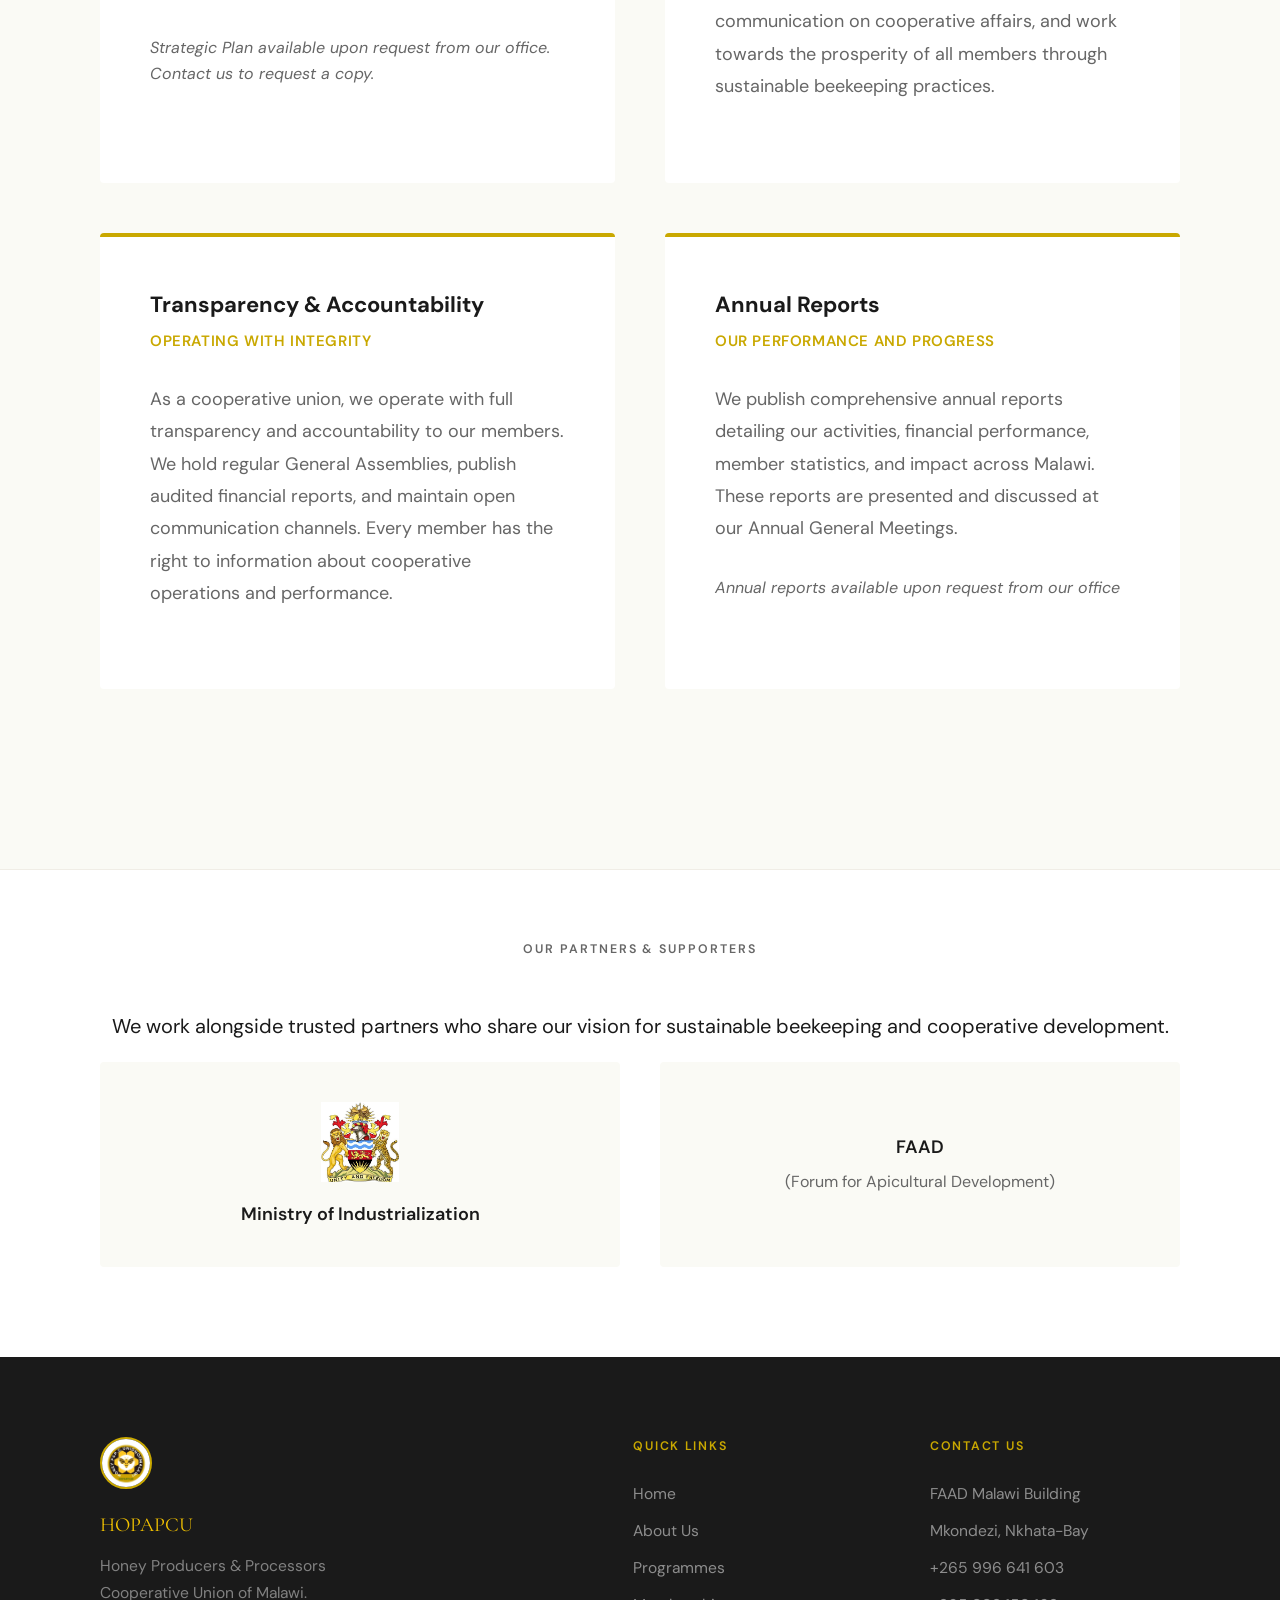
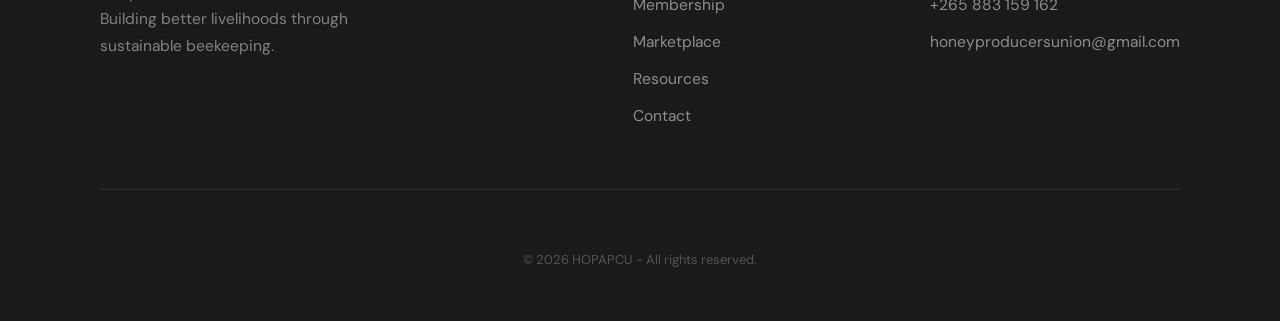
==== commit 3dbf8b3c: "made changes as requested" ====
--- a/About-page/about.html
+++ b/About-page/about.html
@@ -3,8 +3,8 @@
 <head>
   <meta charset="UTF-8"/>
   <meta name="viewport" content="width=device-width, initial-scale=1.0"/>
-  <meta name="description" content="Learn about HOPAPCU — our vision, mission, leadership, and commitment to sustainable beekeeping in Malawi."/>
-  <title>About Us - HOPAPCU</title>
+  <meta name="description" content="Meet the board and secretariat of HOPAPCU, the Honey Producers and Processors Cooperative Union of Malawi, and learn how our member cooperatives are governed"/>
+  <title>About Us | HOPAPCU Honey Cooperative, Nkhata-Bay</title>
 
   <link rel="shortcut icon" href="../images-and-resources/images/logo_clipped.jpeg" type="image/x-icon">
   <link rel="stylesheet" href="./about.css">
@@ -237,7 +237,7 @@
 
     <!-- 6 -->
      <div class="team-card fade-in">
-      <img src="../images-and-resources/images/members/about-vice-secretary-wales-makumbo.jpg" alt="Wales Makumbo" class="team-photo-img"/>
+      <img src="../images-and-resources/images/members/about-finance-wales-makumbo.jpg" alt="Wales Makumbo" class="team-photo-img"/>
       <div class="team-info">
         <p class="team-name">Wales Makumbo</p>
         <p class="team-title">Board Member</p>
@@ -262,7 +262,7 @@
       </div>
     </div>
 
-    <!-- 9   -->
+    <!-- 9 -->
     <div class="team-card fade-in">
       <img src="../images-and-resources/images/members/placeholder.jpg" alt="Kondwani Mphande" class="team-photo-img"/>
       <div class="team-info">
@@ -271,7 +271,7 @@
       </div>
     </div>
 
-    <!-- 10 -->
+    <!-- 11 -->
     <div class="team-card fade-in">
       <img src="../images-and-resources/images/members/about-member-arick-manda.jpg" alt="Arick Manda" class="team-photo-img"/>
       <div class="team-info">
@@ -280,7 +280,7 @@
       </div>
     </div>
 
-    <!-- 11 -->
+    <!-- 12 -->
     <div class="team-card fade-in">
       <img src="../images-and-resources/images/members/placeholder.jpg" alt="Bosco Nkhata" class="team-photo-img"/>
       <div class="team-info">
@@ -342,7 +342,7 @@
 
     <!-- 4 -->
     <div class="team-card fade-in">
-      <img src="../images-and-resources/images/members/about-vice-secretary-wales-makumbo.jpg" alt="Wales Makumbo" class="team-photo-img"/>
+      <img src="../images-and-resources/images/members/about-finance-wales-makumbo.jpg" alt="Wales Makumbo" class="team-photo-img"/>
       <div class="team-info">
         <p class="team-name">Wales Makumbo</p>
         <p class="team-title">Finance Director</p>
@@ -351,13 +351,14 @@
 
     <!-- 5 -->
     <div class="team-card fade-in">
-      <img src="../images-and-resources/images/members/placeholder.jpg" alt="Human Resource Officer" class="team-photo-img"/>
-      <div class="team-info">
-        <p class="team-name">Name to be announced</p>
-        <p class="team-title">Human Resource Officer</p>
-      </div>
-    </div>
-
+      <img src="../images-and-resources/images/members/Assistant-HRO.jpg" alt="Fatuma Mkandawire" class="team-photo-img"/>
+      <div class="team-info">
+        <p class="team-name">Fatuma Mkandawireo</p>
+        <p class="team-title">Assistant Human Resource Officer</p>
+      </div>
+    </div>
+
+    
   </div>
 
   <div class="download-section fade-in" style="text-align: center; margin-top: 40px; padding: 20px; background: rgba(201, 168, 0, 0.05); border-radius: 8px;">
